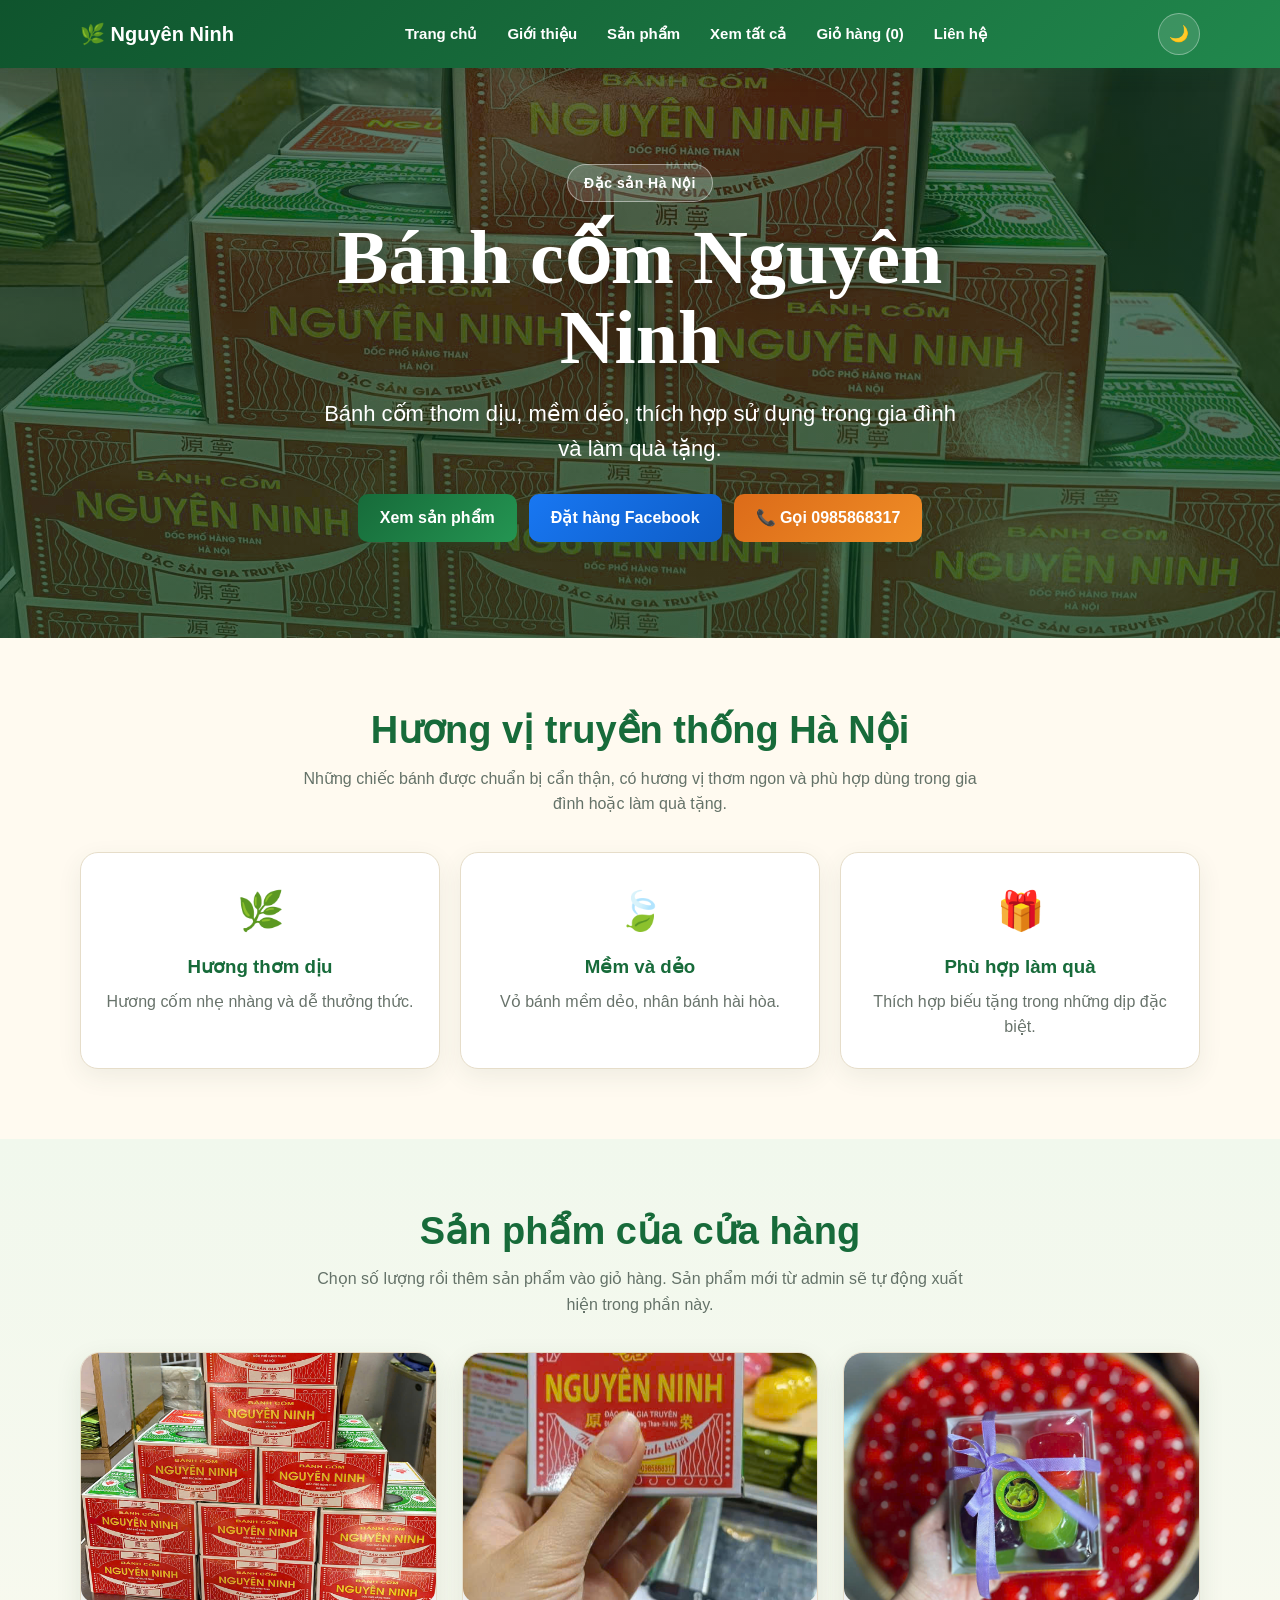
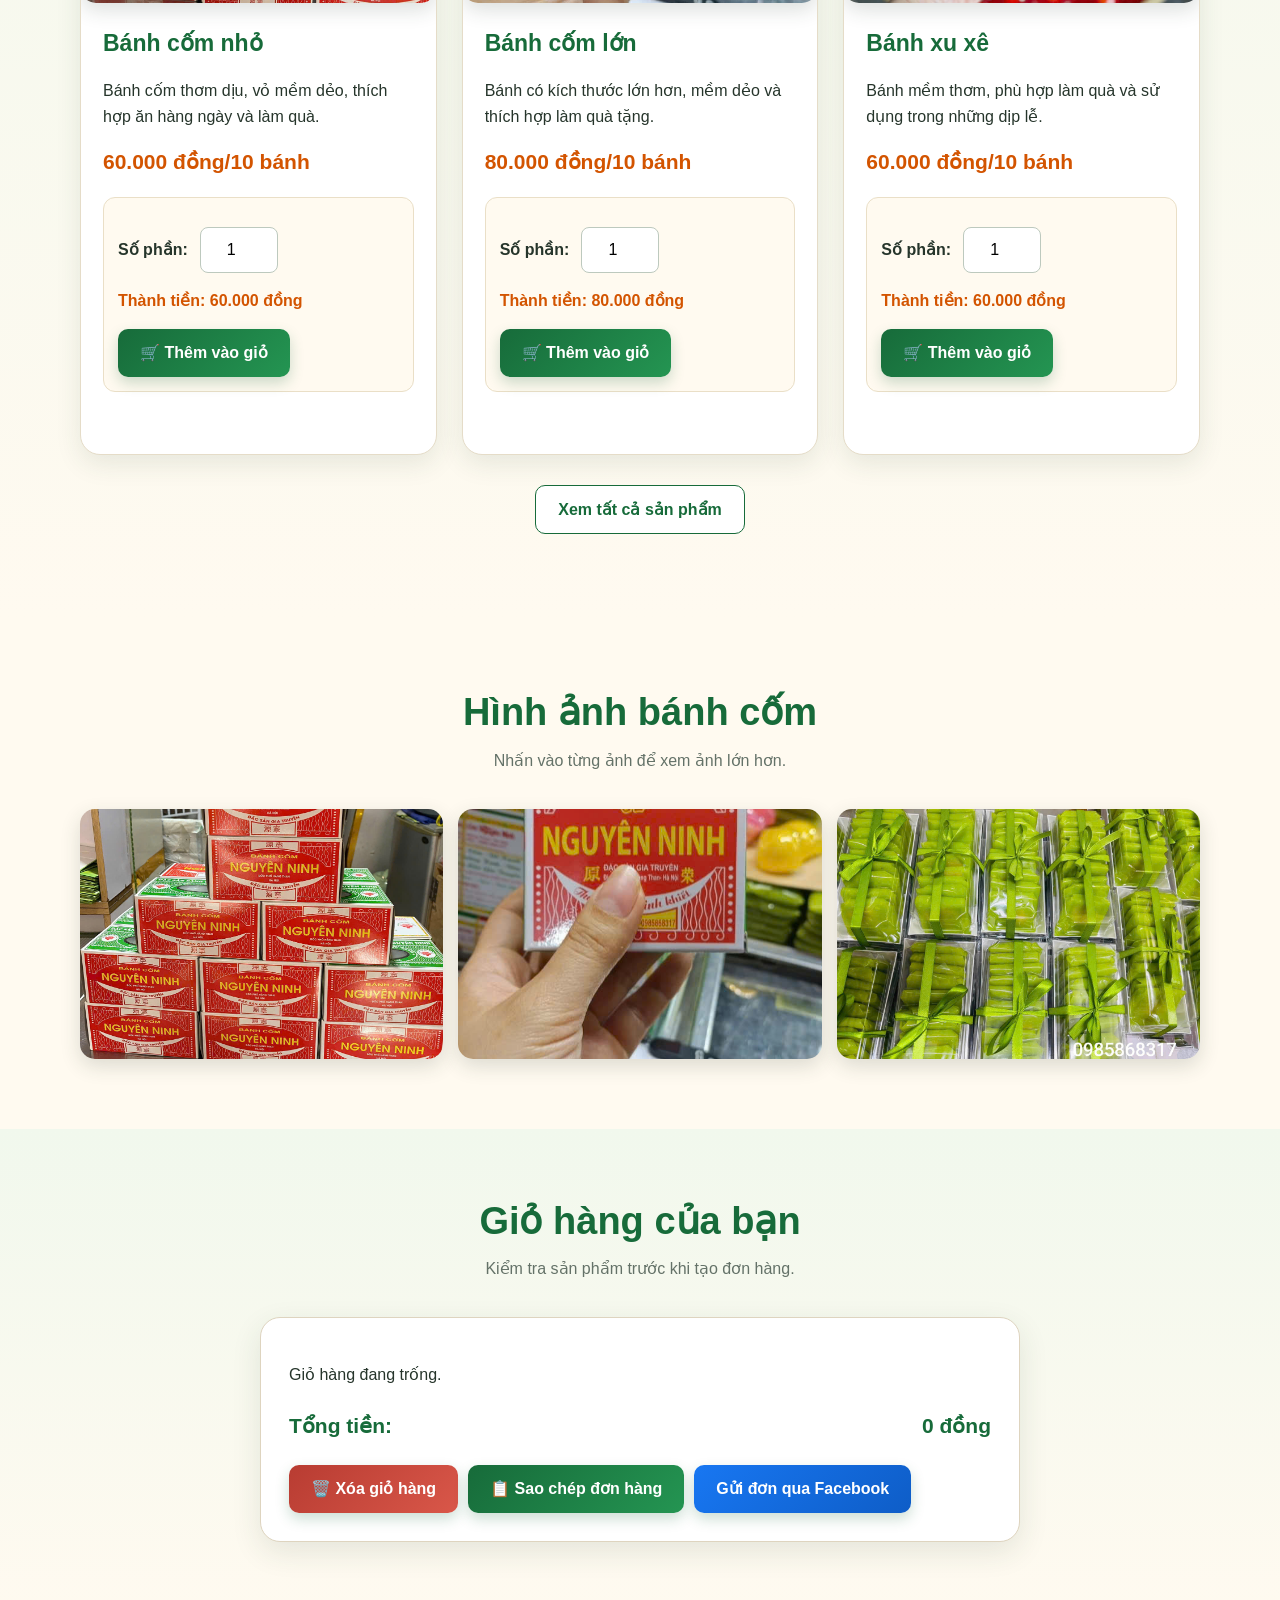
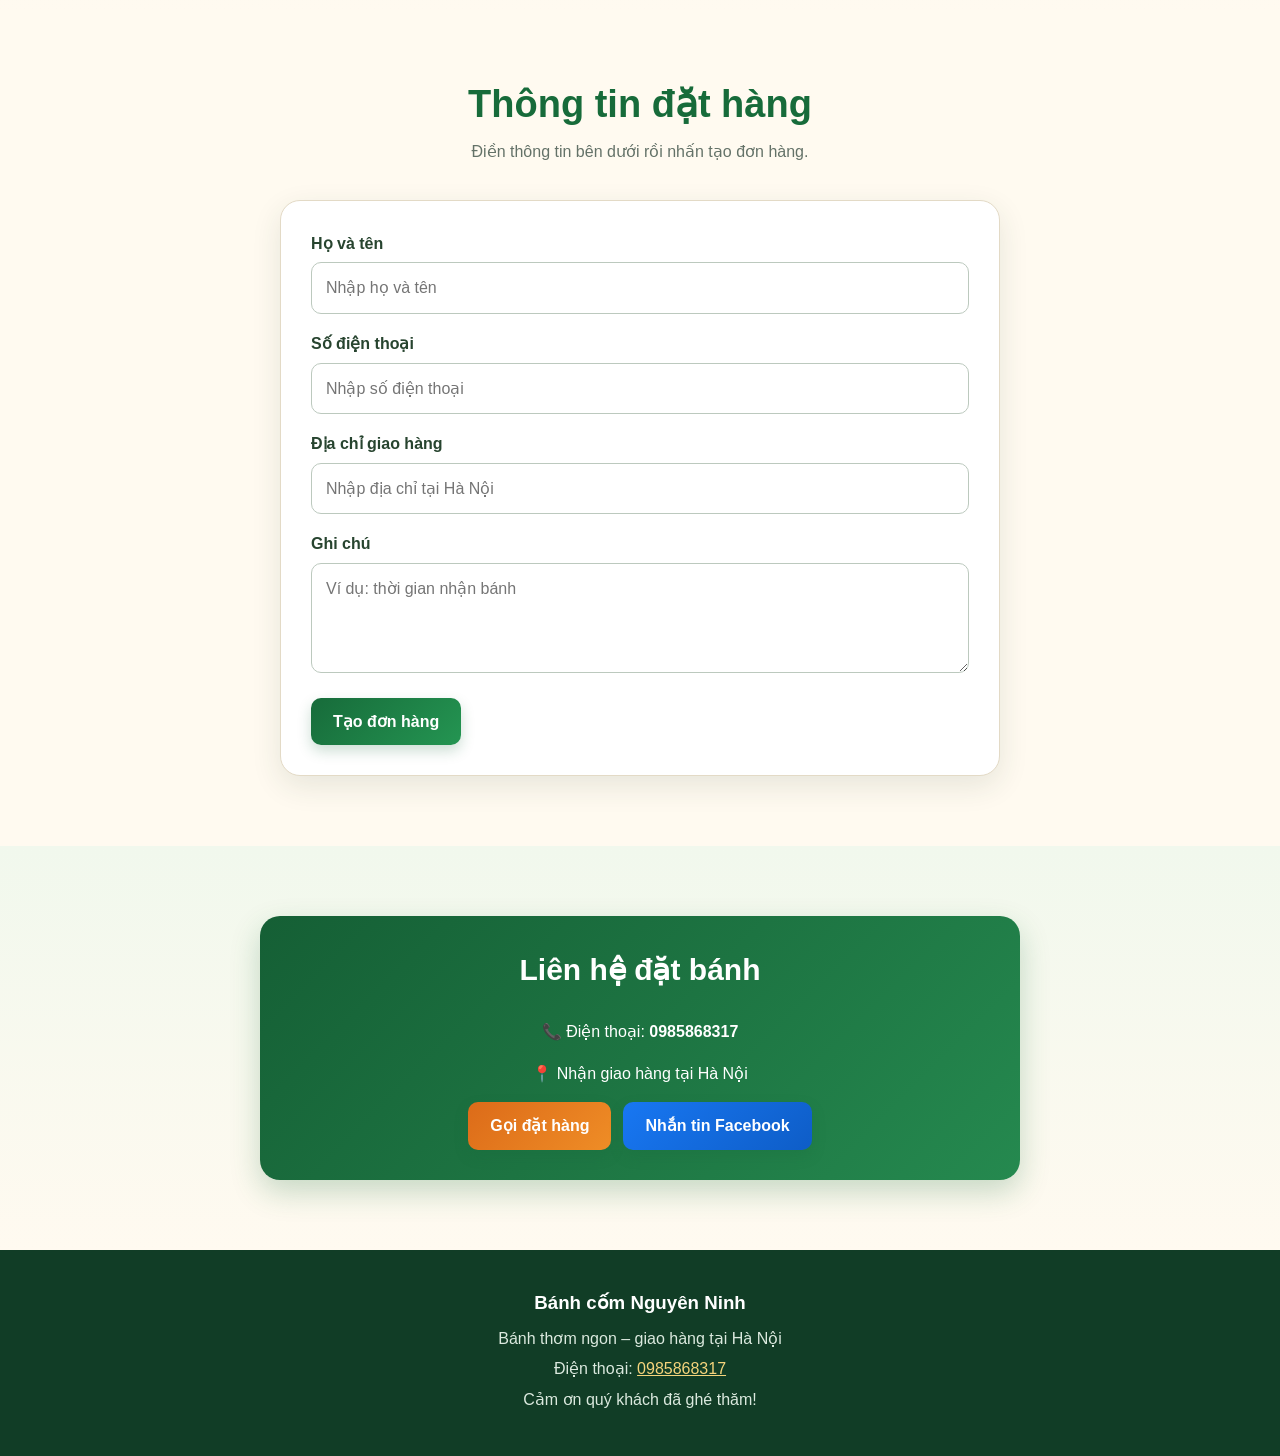
==== index.html @ 62e2dda5 "Add files via upload" ====
<!DOCTYPE html>
<html lang="vi">

<head>
    <meta charset="UTF-8">

    <meta
        name="viewport"
        content="width=device-width, initial-scale=1.0"
    >

    <meta
        name="description"
        content="Bánh cốm Nguyên Ninh thơm ngon, giao hàng tại Hà Nội."
    >

    <title>Bánh cốm Nguyên Ninh</title>

    <link rel="stylesheet" href="style.css?v=3">
</head>

<body>

    <!-- ===================================
         1. MENU
    ==================================== -->

    <nav class="menu">

        <div class="khung-noi-dung menu-ben-trong">

            <a
                class="ten-cua-hang"
                href="#trang-chu"
            >
                🌿 Nguyên Ninh
            </a>

            <ul class="danh-sach-menu">

                <li>
                    <a href="#trang-chu">
                        Trang chủ
                    </a>
                </li>

                <li>
                    <a href="#gioi-thieu">
                        Giới thiệu
                    </a>
                </li>

                <li>
                    <a href="#san-pham">
                        Sản phẩm
                    </a>
                </li>

                <li>
                    <a href="san-pham.html">
                        Xem tất cả
                    </a>
                </li>

                <li>
                    <a href="#gio-hang">
                        Giỏ hàng
                        (<span id="so-luong-gio-hang">0</span>)
                    </a>
                </li>

                <li>
                    <a href="#lien-he">
                        Liên hệ
                    </a>
                </li>

            </ul>

            <button
                type="button"
                id="nut-doi-giao-dien"
                aria-label="Đổi chế độ sáng tối"
                title="Đổi chế độ sáng tối"
            >
                🌙
            </button>

        </div>

    </nav>


    <!-- ===================================
         2. ẢNH BÌA
    ==================================== -->

    <header
        class="anh-bia"
        id="trang-chu"
    >

        <div class="noi-dung-anh-bia">

            <span class="nhan-nho">
                Đặc sản Hà Nội
            </span>

            <h1>
                Bánh cốm Nguyên Ninh
            </h1>

            <p>
                Bánh cốm thơm dịu, mềm dẻo,
                thích hợp sử dụng trong gia đình
                và làm quà tặng.
            </p>

            <div class="nhom-nut-anh-bia">

                <a
                    class="nut"
                    href="#san-pham"
                >
                    Xem sản phẩm
                </a>

                <a
                    class="nut nut-facebook"
                    href="https://www.facebook.com/profile.php?id=61591610027403"
                    target="_blank"
                    rel="noopener noreferrer"
                >
                    Đặt hàng Facebook
                </a>

                <a
                    class="nut nut-goi"
                    href="tel:0985868317"
                >
                    📞 Gọi 0985868317
                </a>

            </div>

        </div>

    </header>


    <main>

        <!-- ===================================
             3. GIỚI THIỆU
        ==================================== -->

        <section
            class="phan-noi-dung hieu-ung-cuon"
            id="gioi-thieu"
        >

            <div class="khung-noi-dung">

                <h2 class="tieu-de-phan">
                    Hương vị truyền thống Hà Nội
                </h2>

                <p class="mo-ta-phan">
                    Những chiếc bánh được chuẩn bị cẩn thận,
                    có hương vị thơm ngon và phù hợp dùng
                    trong gia đình hoặc làm quà tặng.
                </p>

                <div class="luoi-dac-diem">

                    <article class="the-dac-diem">

                        <span class="bieu-tuong-dac-diem">
                            🌿
                        </span>

                        <h3>Hương thơm dịu</h3>

                        <p>
                            Hương cốm nhẹ nhàng và dễ thưởng thức.
                        </p>

                    </article>

                    <article class="the-dac-diem">

                        <span class="bieu-tuong-dac-diem">
                            🍃
                        </span>

                        <h3>Mềm và dẻo</h3>

                        <p>
                            Vỏ bánh mềm dẻo, nhân bánh hài hòa.
                        </p>

                    </article>

                    <article class="the-dac-diem">

                        <span class="bieu-tuong-dac-diem">
                            🎁
                        </span>

                        <h3>Phù hợp làm quà</h3>

                        <p>
                            Thích hợp biếu tặng trong những
                            dịp đặc biệt.
                        </p>

                    </article>

                </div>

            </div>

        </section>


        <!-- ===================================
             4. SẢN PHẨM
        ==================================== -->

        <section
            class="phan-noi-dung nen-xanh-nhat hieu-ung-cuon"
            id="san-pham"
        >

            <div class="khung-noi-dung">

                <h2 class="tieu-de-phan">
                    Sản phẩm của cửa hàng
                </h2>

                <p class="mo-ta-phan">
                    Chọn số lượng rồi thêm sản phẩm vào giỏ hàng.
                    Sản phẩm mới từ admin sẽ tự động xuất hiện
                    trong phần này.
                </p>


                <!--
                    SẢN PHẨM TỪ ADMIN SẼ ĐƯỢC
                    SAN-PHAM.JS THÊM VÀO LƯỚI NÀY
                -->

                <div class="luoi-san-pham">


                    <!-- BÁNH CỐM NHỎ -->

                    <article class="the-san-pham">

                        <img
                            class="anh-san-pham"
                            src="banh-com.jpg"
                            alt="Bánh cốm nhỏ Nguyên Ninh"
                        >

                        <div class="noi-dung-san-pham">

                            <h3>Bánh cốm nhỏ</h3>

                            <p>
                                Bánh cốm thơm dịu, vỏ mềm dẻo,
                                thích hợp ăn hàng ngày và làm quà.
                            </p>

                            <p class="gia-san-pham">
                                60.000 đồng/10 bánh
                            </p>

                            <div class="khung-gia">

                                <div class="hang-so-luong">

                                    <label for="so-luong-com-nho">
                                        Số phần:
                                    </label>

                                    <input
                                        class="o-so-luong"
                                        id="so-luong-com-nho"
                                        type="number"
                                        min="1"
                                        value="1"
                                        data-gia="60000"
                                        data-ketqua="tien-com-nho"
                                    >

                                </div>

                                <p class="thanh-tien">
                                    Thành tiền:

                                    <span id="tien-com-nho">
                                        60.000 đồng
                                    </span>
                                </p>

                                <button
                                    type="button"
                                    class="nut nut-them-gio"
                                    data-ten="Bánh cốm nhỏ - 10 bánh"
                                    data-gia="60000"
                                    data-input="so-luong-com-nho"
                                >
                                    🛒 Thêm vào giỏ
                                </button>

                            </div>

                        </div>

                    </article>


                    <!-- BÁNH CỐM LỚN -->

                    <article class="the-san-pham">

                        <img
                            class="anh-san-pham"
                            src="banh-com-2.jpg"
                            alt="Bánh cốm lớn Nguyên Ninh"
                        >

                        <div class="noi-dung-san-pham">

                            <h3>Bánh cốm lớn</h3>

                            <p>
                                Bánh có kích thước lớn hơn,
                                mềm dẻo và thích hợp làm quà tặng.
                            </p>

                            <p class="gia-san-pham">
                                80.000 đồng/10 bánh
                            </p>

                            <div class="khung-gia">

                                <div class="hang-so-luong">

                                    <label for="so-luong-com-lon">
                                        Số phần:
                                    </label>

                                    <input
                                        class="o-so-luong"
                                        id="so-luong-com-lon"
                                        type="number"
                                        min="1"
                                        value="1"
                                        data-gia="80000"
                                        data-ketqua="tien-com-lon"
                                    >

                                </div>

                                <p class="thanh-tien">
                                    Thành tiền:

                                    <span id="tien-com-lon">
                                        80.000 đồng
                                    </span>
                                </p>

                                <button
                                    type="button"
                                    class="nut nut-them-gio"
                                    data-ten="Bánh cốm lớn - 10 bánh"
                                    data-gia="80000"
                                    data-input="so-luong-com-lon"
                                >
                                    🛒 Thêm vào giỏ
                                </button>

                            </div>

                        </div>

                    </article>


                    <!-- BÁNH XU XÊ -->

                    <article class="the-san-pham">

                        <img
                            class="anh-san-pham"
                            src="banh-xu-xe.jpg"
                            alt="Bánh xu xê Nguyên Ninh"
                        >

                        <div class="noi-dung-san-pham">

                            <h3>Bánh xu xê</h3>

                            <p>
                                Bánh mềm thơm, phù hợp làm quà
                                và sử dụng trong những dịp lễ.
                            </p>

                            <p class="gia-san-pham">
                                60.000 đồng/10 bánh
                            </p>

                            <div class="khung-gia">

                                <div class="hang-so-luong">

                                    <label for="so-luong-xu-xe">
                                        Số phần:
                                    </label>

                                    <input
                                        class="o-so-luong"
                                        id="so-luong-xu-xe"
                                        type="number"
                                        min="1"
                                        value="1"
                                        data-gia="60000"
                                        data-ketqua="tien-xu-xe"
                                    >

                                </div>

                                <p class="thanh-tien">
                                    Thành tiền:

                                    <span id="tien-xu-xe">
                                        60.000 đồng
                                    </span>
                                </p>

                                <button
                                    type="button"
                                    class="nut nut-them-gio"
                                    data-ten="Bánh xu xê - 10 bánh"
                                    data-gia="60000"
                                    data-input="so-luong-xu-xe"
                                >
                                    🛒 Thêm vào giỏ
                                </button>

                            </div>

                        </div>

                    </article>

                </div>


                <p
                    style="
                        margin-top: 30px;
                        text-align: center;
                    "
                >
                    <a
                        class="nut nut-phu"
                        href="san-pham.html"
                    >
                        Xem tất cả sản phẩm
                    </a>
                </p>

            </div>

        </section>


        <!-- ===================================
             5. THƯ VIỆN ẢNH
        ==================================== -->

        <section
            class="phan-noi-dung hieu-ung-cuon"
        >

            <div class="khung-noi-dung">

                <h2 class="tieu-de-phan">
                    Hình ảnh bánh cốm
                </h2>

                <p class="mo-ta-phan">
                    Nhấn vào từng ảnh để xem ảnh lớn hơn.
                </p>

                <div class="thu-vien-anh">

                    <img
                        class="anh-san-pham"
                        src="banh-com.jpg"
                        alt="Bánh cốm Nguyên Ninh"
                    >

                    <img
                        class="anh-san-pham"
                        src="banh-com-2.jpg"
                        alt="Bánh cốm Nguyên Ninh đóng gói"
                    >

                    <img
                        class="anh-san-pham"
                        src="banh-com-3.jpg"
                        alt="Bánh cốm Nguyên Ninh làm quà"
                    >

                </div>

            </div>

        </section>


        <!-- ===================================
             6. GIỎ HÀNG
        ==================================== -->

        <section
            class="phan-noi-dung nen-xanh-nhat hieu-ung-cuon"
            id="gio-hang"
        >

            <div class="khung-noi-dung">

                <h2 class="tieu-de-phan">
                    Giỏ hàng của bạn
                </h2>

                <p class="mo-ta-phan">
                    Kiểm tra sản phẩm trước khi tạo đơn hàng.
                </p>

                <div class="khung-gio-hang">

                    <div id="danh-sach-gio-hang">
                        <p>Giỏ hàng đang trống.</p>
                    </div>

                    <div class="hang-tong-gio">

                        <span>Tổng tiền:</span>

                        <span id="tong-gio-hang">
                            0 đồng
                        </span>

                    </div>

                    <div class="cac-nut-gio-hang">

                        <button
                            type="button"
                            class="nut nut-nguy-hiem"
                            id="nut-xoa-gio"
                        >
                            🗑️ Xóa giỏ hàng
                        </button>

                        <button
                            type="button"
                            class="nut"
                            id="nut-sao-chep-don"
                        >
                            📋 Sao chép đơn hàng
                        </button>

                        <a
                            class="nut nut-facebook"
                            href="https://www.facebook.com/profile.php?id=61591610027403"
                            target="_blank"
                            rel="noopener noreferrer"
                        >
                            Gửi đơn qua Facebook
                        </a>

                    </div>

                    <pre
                        class="an"
                        id="noi-dung-don-hang"
                    ></pre>

                </div>

            </div>

        </section>


        <!-- ===================================
             7. BIỂU MẪU ĐẶT HÀNG
        ==================================== -->

        <section
            class="phan-noi-dung hieu-ung-cuon"
            id="dat-hang"
        >

            <div class="khung-noi-dung">

                <h2 class="tieu-de-phan">
                    Thông tin đặt hàng
                </h2>

                <p class="mo-ta-phan">
                    Điền thông tin bên dưới rồi nhấn tạo đơn hàng.
                </p>

                <form
                    class="khung-form"
                    id="form-dat-hang"
                >

                    <div class="nhom-o">

                        <label for="ten-khach-hang">
                            Họ và tên
                        </label>

                        <input
                            id="ten-khach-hang"
                            type="text"
                            placeholder="Nhập họ và tên"
                            autocomplete="name"
                            required
                        >

                    </div>

                    <div class="nhom-o">

                        <label for="dien-thoai">
                            Số điện thoại
                        </label>

                        <input
                            id="dien-thoai"
                            type="tel"
                            placeholder="Nhập số điện thoại"
                            autocomplete="tel"
                            required
                        >

                    </div>

                    <div class="nhom-o">

                        <label for="dia-chi">
                            Địa chỉ giao hàng
                        </label>

                        <input
                            id="dia-chi"
                            type="text"
                            placeholder="Nhập địa chỉ tại Hà Nội"
                            autocomplete="street-address"
                            required
                        >

                    </div>

                    <div class="nhom-o">

                        <label for="ghi-chu">
                            Ghi chú
                        </label>

                        <textarea
                            id="ghi-chu"
                            placeholder="Ví dụ: thời gian nhận bánh"
                        ></textarea>

                    </div>

                    <button
                        class="nut"
                        type="submit"
                    >
                        Tạo đơn hàng
                    </button>

                </form>

            </div>

        </section>


        <!-- ===================================
             8. LIÊN HỆ
        ==================================== -->

        <section
            class="phan-noi-dung nen-xanh-nhat hieu-ung-cuon"
            id="lien-he"
        >

            <div class="khung-noi-dung">

                <div class="khung-lien-he">

                    <h2>Liên hệ đặt bánh</h2>

                    <p>
                        📞 Điện thoại:
                        <strong>0985868317</strong>
                    </p>

                    <p>
                        📍 Nhận giao hàng tại Hà Nội
                    </p>

                    <div class="nhom-nut-anh-bia">

                        <a
                            class="nut nut-goi"
                            href="tel:0985868317"
                        >
                            Gọi đặt hàng
                        </a>

                        <a
                            class="nut nut-facebook"
                            href="https://www.facebook.com/profile.php?id=61591610027403"
                            target="_blank"
                            rel="noopener noreferrer"
                        >
                            Nhắn tin Facebook
                        </a>

                    </div>

                </div>

            </div>

        </section>

    </main>


    <!-- ===================================
         9. CHÂN TRANG
    ==================================== -->

    <footer class="chan-trang">

        <h3>Bánh cốm Nguyên Ninh</h3>

        <p>
            Bánh thơm ngon – giao hàng tại Hà Nội
        </p>

        <p>
            Điện thoại:

            <a href="tel:0985868317">
                0985868317
            </a>
        </p>

        <p>
            Cảm ơn quý khách đã ghé thăm!
        </p>

    </footer>


    <!-- ===================================
         10. CỬA SỔ PHÓNG TO ẢNH
    ==================================== -->

    <div
        id="cua-so-anh"
        role="dialog"
        aria-label="Xem ảnh sản phẩm"
    >

        <button
            type="button"
            id="dong-cua-so-anh"
            aria-label="Đóng cửa sổ ảnh"
        >
            ×
        </button>

        <img
            id="anh-phong-to"
            src=""
            alt="Ảnh sản phẩm phóng to"
        >

    </div>


    <!-- ===================================
         11. NÚT LÊN ĐẦU TRANG
    ==================================== -->

    <button
        type="button"
        id="nut-len-dau"
        aria-label="Lên đầu trang"
        title="Lên đầu trang"
    >
        ↑
    </button>


    <!-- ===================================
         12. KẾT NỐI JAVASCRIPT
    ==================================== -->

    <!-- Phải giữ đúng thứ tự ba dòng này -->

    <script src="https://cdn.jsdelivr.net/npm/@supabase/supabase-js@2"></script>

    <script src="san-pham.js?v=2"></script>

    <script src="script.js?v=2"></script>

</body>

</html>
---- style.css ----
/* ========================================
   1. CÀI ĐẶT CHUNG
======================================== */

* {
    box-sizing: border-box;
}

html {
    scroll-behavior: smooth;
}

body {
    margin: 0;
    color: #26352b;
    background-color: #fffaf0;
    font-family: Arial, Helvetica, sans-serif;
    line-height: 1.6;
}

img {
    display: block;
    max-width: 100%;
}

button,
input,
textarea,
select {
    font: inherit;
}

button,
a {
    -webkit-tap-highlight-color: transparent;
}

a {
    color: inherit;
}

.an {
    display: none !important;
}


/* ========================================
   2. KHUNG NỘI DUNG
======================================== */

.khung-noi-dung {
    width: min(1120px, 92%);
    margin: 0 auto;
}

.phan-noi-dung {
    padding: 70px 0;
    scroll-margin-top: 85px;
}

.tieu-de-phan {
    margin: 0 0 12px;
    color: #176b3a;
    font-size: clamp(27px, 4vw, 38px);
    line-height: 1.2;
    text-align: center;
}

.mo-ta-phan {
    max-width: 680px;
    margin: 0 auto 35px;
    color: #647268;
    text-align: center;
}


/* ========================================
   3. MENU
======================================== */

.menu {
    position: sticky;
    z-index: 900;
    top: 0;
    color: white;
    background: linear-gradient(
        135deg,
        #0f542d,
        #21884d
    );
    box-shadow: 0 4px 18px rgba(17, 69, 39, 0.22);
}

.menu-ben-trong {
    display: flex;
    min-height: 68px;
    align-items: center;
    justify-content: space-between;
    gap: 20px;
}

.ten-cua-hang {
    color: white;
    font-size: 20px;
    font-weight: 800;
    text-decoration: none;
    white-space: nowrap;
}

.danh-sach-menu {
    display: flex;
    margin: 0;
    padding: 0;
    align-items: center;
    gap: 6px;
    list-style: none;
}

.danh-sach-menu a {
    display: block;
    padding: 9px 12px;
    border-radius: 8px;
    color: white;
    font-size: 15px;
    font-weight: 600;
    text-decoration: none;
    transition:
        background-color 0.2s,
        transform 0.2s;
}

.danh-sach-menu a:hover {
    background-color: rgba(255, 255, 255, 0.17);
    transform: translateY(-1px);
}

#nut-doi-giao-dien {
    width: 42px;
    height: 42px;
    padding: 0;
    border: 1px solid rgba(255, 255, 255, 0.35);
    border-radius: 50%;
    color: white;
    background-color: rgba(255, 255, 255, 0.13);
    cursor: pointer;
    transition:
        background-color 0.2s,
        transform 0.2s;
}

#nut-doi-giao-dien:hover {
    background-color: rgba(255, 255, 255, 0.25);
    transform: rotate(12deg);
}


/* ========================================
   4. ẢNH BÌA
======================================== */

.anh-bia {
    position: relative;
    display: grid;
    min-height: 570px;
    padding: 80px 20px;
    place-items: center;
    overflow: hidden;
    color: white;
    background:
        linear-gradient(
            rgba(5, 45, 22, 0.64),
            rgba(8, 62, 30, 0.74)
        ),
        url("banh-com.jpg") center/cover no-repeat;
    text-align: center;
}

.noi-dung-anh-bia {
    position: relative;
    z-index: 2;
    width: min(760px, 95%);
}

.nhan-nho {
    display: inline-block;
    margin-bottom: 16px;
    padding: 7px 16px;
    border: 1px solid rgba(255, 255, 255, 0.45);
    border-radius: 999px;
    background-color: rgba(255, 255, 255, 0.15);
    font-size: 14px;
    font-weight: 700;
    letter-spacing: 0.5px;
}

.anh-bia h1 {
    margin: 0 0 18px;
    font-family: Georgia, "Times New Roman", serif;
    font-size: clamp(40px, 8vw, 76px);
    line-height: 1.05;
    text-shadow: 0 4px 18px rgba(0, 0, 0, 0.28);
}

.anh-bia p {
    max-width: 650px;
    margin: 0 auto 28px;
    font-size: clamp(17px, 2.6vw, 22px);
}

.nhom-nut-anh-bia {
    display: flex;
    flex-wrap: wrap;
    justify-content: center;
    gap: 12px;
}


/* ========================================
   5. CÁC NÚT
======================================== */

.nut {
    display: inline-flex;
    min-height: 46px;
    padding: 11px 22px;
    border: none;
    border-radius: 10px;
    align-items: center;
    justify-content: center;
    gap: 8px;
    color: white;
    background: linear-gradient(
        135deg,
        #176b3a,
        #249552
    );
    box-shadow: 0 6px 14px rgba(23, 107, 58, 0.22);
    font-weight: 700;
    text-decoration: none;
    cursor: pointer;
    transition:
        transform 0.2s,
        box-shadow 0.2s,
        filter 0.2s;
}

.nut:hover {
    transform: translateY(-2px);
    box-shadow: 0 9px 20px rgba(23, 107, 58, 0.28);
    filter: brightness(1.05);
}

.nut:active {
    transform: translateY(0);
}

.nut-phu {
    border: 1px solid #176b3a;
    color: #176b3a;
    background: white;
    box-shadow: none;
}

.nut-phu:hover {
    color: white;
    background-color: #176b3a;
}

.nut-facebook {
    background: linear-gradient(
        135deg,
        #1877f2,
        #0e5dc7
    );
}

.nut-goi {
    background: linear-gradient(
        135deg,
        #dc6b19,
        #ef8d26
    );
}

.nut-nguy-hiem {
    background: linear-gradient(
        135deg,
        #b83c32,
        #d95749
    );
}


/* ========================================
   6. GIỚI THIỆU VÀ ĐẶC ĐIỂM
======================================== */

.luoi-dac-diem {
    display: grid;
    grid-template-columns: repeat(3, 1fr);
    gap: 20px;
}

.the-dac-diem {
    padding: 28px 22px;
    border: 1px solid #e6ddc9;
    border-radius: 18px;
    background-color: white;
    box-shadow: 0 8px 24px rgba(49, 77, 58, 0.08);
    text-align: center;
    transition:
        transform 0.25s,
        box-shadow 0.25s;
}

.the-dac-diem:hover {
    transform: translateY(-5px);
    box-shadow: 0 13px 28px rgba(49, 77, 58, 0.14);
}

.bieu-tuong-dac-diem {
    display: block;
    margin-bottom: 10px;
    font-size: 38px;
}

.the-dac-diem h3 {
    margin: 5px 0 7px;
    color: #176b3a;
}

.the-dac-diem p {
    margin: 0;
    color: #68736b;
}


/* ========================================
   7. SẢN PHẨM VÀ THƯ VIỆN ẢNH
======================================== */

.nen-xanh-nhat {
    background: linear-gradient(
        180deg,
        #f1f8ed,
        #fffaf0
    );
}

.luoi-san-pham {
    display: grid;
    grid-template-columns: repeat(3, minmax(0, 1fr));
    gap: 25px;
}

.the-san-pham,
.san-pham {
    overflow: hidden;
    border: 1px solid #e5dcc8;
    border-radius: 20px;
    background-color: white;
    box-shadow: 0 9px 26px rgba(39, 67, 46, 0.1);
    transition:
        transform 0.25s,
        box-shadow 0.25s;
}

.the-san-pham:hover,
.san-pham:hover {
    transform: translateY(-6px);
    box-shadow: 0 16px 34px rgba(39, 67, 46, 0.16);
}

.the-san-pham img,
.san-pham img {
    width: 100%;
    height: 250px;
    object-fit: cover;
}

.noi-dung-san-pham {
    padding: 22px;
}

.noi-dung-san-pham h3,
.the-san-pham h3 {
    margin: 0 0 8px;
    color: #176b3a;
    font-size: 23px;
}

.the-san-pham > h3,
.the-san-pham > p,
.the-san-pham > a,
.the-san-pham > button {
    margin-right: 20px;
    margin-left: 20px;
}

.the-san-pham > h3 {
    margin-top: 20px;
}

.the-san-pham > :last-child {
    margin-bottom: 22px;
}

.gia-san-pham {
    margin: 14px 0;
    color: #d35400;
    font-size: 21px;
    font-weight: 800;
}

.khung-gia {
    margin: 18px 0;
    padding: 14px;
    border: 1px solid #eadfc7;
    border-radius: 12px;
    background-color: #fffaf0;
}

.hang-so-luong {
    display: flex;
    margin: 15px 0;
    align-items: center;
    gap: 12px;
}

.hang-so-luong label {
    font-weight: 700;
}

.o-so-luong {
    width: 78px;
    padding: 9px;
    border: 1px solid #bdc9be;
    border-radius: 8px;
    outline: none;
    text-align: center;
}

.o-so-luong:focus {
    border-color: #21884d;
    box-shadow: 0 0 0 3px rgba(33, 136, 77, 0.13);
}

.thanh-tien {
    margin: 8px 0 16px;
    color: #d35400;
    font-weight: 800;
}

.thu-vien-anh {
    display: grid;
    grid-template-columns: repeat(3, 1fr);
    gap: 15px;
}

.anh-san-pham {
    width: 100%;
    height: 250px;
    border-radius: 15px;
    object-fit: cover;
    box-shadow: 0 7px 20px rgba(37, 59, 42, 0.16);
    cursor: zoom-in;
    transition:
        transform 0.25s,
        box-shadow 0.25s;
}

.anh-san-pham:hover {
    transform: scale(1.025);
    box-shadow: 0 11px 26px rgba(37, 59, 42, 0.22);
}


/* ========================================
   8. GIỎ HÀNG
======================================== */

.khung-gio-hang {
    max-width: 760px;
    margin: 0 auto;
    padding: 28px;
    border: 1px solid #ded4bf;
    border-radius: 20px;
    background-color: white;
    box-shadow: 0 10px 30px rgba(38, 68, 46, 0.11);
}

.dong-gio-hang {
    display: flex;
    padding: 15px 0;
    border-bottom: 1px solid #e7e1d5;
    align-items: center;
    justify-content: space-between;
    gap: 15px;
}

.dong-gio-hang p {
    margin: 3px 0 0;
    color: #6d756f;
}

.nut-xoa-tung-san-pham {
    padding: 7px 13px;
    border: none;
    border-radius: 8px;
    color: white;
    background-color: #c94e42;
    cursor: pointer;
}

.hang-tong-gio {
    display: flex;
    margin: 22px 0;
    align-items: center;
    justify-content: space-between;
    gap: 20px;
    color: #176b3a;
    font-size: 21px;
    font-weight: 800;
}

.cac-nut-gio-hang {
    display: flex;
    flex-wrap: wrap;
    gap: 10px;
}

#noi-dung-don-hang {
    margin-top: 20px;
    padding: 18px;
    border: 1px dashed #79a184;
    border-radius: 12px;
    background-color: #f4faf2;
    white-space: pre-wrap;
}


/* ========================================
   9. BIỂU MẪU ĐẶT HÀNG
======================================== */

.khung-form {
    max-width: 720px;
    margin: 0 auto;
    padding: 30px;
    border: 1px solid #e3dac6;
    border-radius: 20px;
    background-color: white;
    box-shadow: 0 10px 30px rgba(38, 68, 46, 0.11);
}

.nhom-o {
    margin-bottom: 17px;
}

.nhom-o label {
    display: block;
    margin-bottom: 6px;
    color: #27442f;
    font-weight: 700;
}

.nhom-o input,
.nhom-o textarea,
.nhom-o select {
    width: 100%;
    padding: 12px 14px;
    border: 1px solid #bcc9be;
    border-radius: 10px;
    color: #26352b;
    background-color: white;
    outline: none;
    transition:
        border-color 0.2s,
        box-shadow 0.2s;
}

.nhom-o textarea {
    min-height: 110px;
    resize: vertical;
}

.nhom-o input:focus,
.nhom-o textarea:focus,
.nhom-o select:focus {
    border-color: #21884d;
    box-shadow: 0 0 0 4px rgba(33, 136, 77, 0.12);
}


/* ========================================
   10. LIÊN HỆ
======================================== */

.khung-lien-he {
    max-width: 760px;
    margin: 0 auto;
    padding: 30px;
    border-radius: 20px;
    color: white;
    background: linear-gradient(
        135deg,
        #155f35,
        #25894f
    );
    box-shadow: 0 12px 30px rgba(23, 107, 58, 0.23);
    text-align: center;
}

.khung-lien-he h2 {
    margin-top: 0;
    font-size: 30px;
}

.khung-lien-he a:not(.nut) {
    color: white;
}


/* ========================================
   11. CỬA SỔ PHÓNG TO ẢNH
======================================== */

#cua-so-anh {
    position: fixed;
    z-index: 2000;
    inset: 0;
    display: none;
    padding: 30px;
    align-items: center;
    justify-content: center;
    background-color: rgba(0, 0, 0, 0.86);
}

#cua-so-anh.hien {
    display: flex;
}

#anh-phong-to {
    max-width: min(1000px, 94vw);
    max-height: 86vh;
    border-radius: 14px;
    object-fit: contain;
    box-shadow: 0 15px 45px rgba(0, 0, 0, 0.48);
}

#dong-cua-so-anh {
    position: absolute;
    top: 18px;
    right: 25px;
    width: 48px;
    height: 48px;
    border: none;
    border-radius: 50%;
    color: white;
    background-color: rgba(255, 255, 255, 0.17);
    font-size: 30px;
    cursor: pointer;
}


/* ========================================
   12. NÚT LÊN ĐẦU TRANG
======================================== */

#nut-len-dau {
    position: fixed;
    z-index: 800;
    right: 22px;
    bottom: 22px;
    width: 48px;
    height: 48px;
    border: none;
    border-radius: 50%;
    color: white;
    background-color: #176b3a;
    box-shadow: 0 7px 20px rgba(23, 107, 58, 0.3);
    font-size: 22px;
    opacity: 0;
    visibility: hidden;
    cursor: pointer;
    transform: translateY(12px);
    transition:
        opacity 0.25s,
        visibility 0.25s,
        transform 0.25s;
}

#nut-len-dau.hien {
    opacity: 1;
    visibility: visible;
    transform: translateY(0);
}


/* ========================================
   13. CHÂN TRANG
======================================== */

.chan-trang {
    padding: 38px 20px;
    color: #dbe9de;
    background-color: #113d26;
    text-align: center;
}

.chan-trang h3 {
    margin: 0 0 8px;
    color: white;
}

.chan-trang p {
    margin: 5px 0;
}

.chan-trang a {
    color: #f5d47c;
}


/* ========================================
   14. HIỆU ỨNG CUỘN
======================================== */

.hieu-ung-cuon {
    opacity: 0;
    transform: translateY(30px);
    transition:
        opacity 0.7s ease,
        transform 0.7s ease;
}

.hieu-ung-cuon.da-hien {
    opacity: 1;
    transform: translateY(0);
}


/* ========================================
   15. CHẾ ĐỘ TỐI
======================================== */

body.che-do-toi {
    color: #e2ebe4;
    background-color: #132019;
}

.che-do-toi .nen-xanh-nhat {
    background: linear-gradient(
        180deg,
        #17281e,
        #132019
    );
}

.che-do-toi .tieu-de-phan,
.che-do-toi .noi-dung-san-pham h3,
.che-do-toi .the-san-pham h3,
.che-do-toi .the-dac-diem h3 {
    color: #83d49c;
}

.che-do-toi .mo-ta-phan,
.che-do-toi .the-dac-diem p,
.che-do-toi .dong-gio-hang p {
    color: #b2c0b5;
}

.che-do-toi .the-dac-diem,
.che-do-toi .the-san-pham,
.che-do-toi .san-pham,
.che-do-toi .khung-gio-hang,
.che-do-toi .khung-form {
    border-color: #34493b;
    background-color: #1d2e23;
}

.che-do-toi .khung-gia,
.che-do-toi #noi-dung-don-hang {
    border-color: #405c48;
    background-color: #25392b;
}

.che-do-toi .nhom-o label {
    color: #d5e5d8;
}

.che-do-toi .nhom-o input,
.che-do-toi .nhom-o textarea,
.che-do-toi .nhom-o select,
.che-do-toi .o-so-luong {
    border-color: #496050;
    color: white;
    background-color: #17251c;
}

.che-do-toi .nut-phu {
    color: #9adbad;
    background-color: #203328;
}


/* ========================================
   16. GIAO DIỆN ĐIỆN THOẠI
======================================== */

@media (max-width: 850px) {
    .menu-ben-trong {
        padding: 10px 0;
        flex-direction: column;
        gap: 8px;
    }

    .danh-sach-menu {
        width: 100%;
        padding-bottom: 3px;
        justify-content: flex-start;
        overflow-x: auto;
    }

    .danh-sach-menu a {
        white-space: nowrap;
    }

    .phan-noi-dung {
        padding: 52px 0;
        scroll-margin-top: 125px;
    }

    .luoi-san-pham {
        grid-template-columns: repeat(2, minmax(0, 1fr));
    }

    .luoi-dac-diem {
        grid-template-columns: 1fr;
    }
}

@media (max-width: 600px) {
    .anh-bia {
        min-height: 500px;
        padding: 65px 15px;
    }

    .anh-bia h1 {
        font-size: 43px;
    }

    .nhom-nut-anh-bia,
    .cac-nut-gio-hang {
        flex-direction: column;
    }

    .nhom-nut-anh-bia .nut,
    .cac-nut-gio-hang .nut {
        width: 100%;
    }

    .luoi-san-pham,
    .thu-vien-anh {
        grid-template-columns: 1fr;
    }

    .the-san-pham img,
    .san-pham img,
    .anh-san-pham {
        height: 245px;
    }

    .khung-form,
    .khung-gio-hang,
    .khung-lien-he {
        padding: 21px;
        border-radius: 15px;
    }

    .dong-gio-hang,
    .hang-tong-gio {
        align-items: flex-start;
        flex-direction: column;
    }

    #nut-len-dau {
        right: 15px;
        bottom: 15px;
    }
}


/* ========================================
   17. GIẢM HIỆU ỨNG NẾU THIẾT BỊ YÊU CẦU
======================================== */

@media (prefers-reduced-motion: reduce) {
    html {
        scroll-behavior: auto;
    }

    *,
    *::before,
    *::after {
        transition-duration: 0.01ms !important;
        animation-duration: 0.01ms !important;
    }

    .hieu-ung-cuon {
        opacity: 1;
        transform: none;
    }
}
/* Sửa lỗi khoảng trắng trên điện thoại */
@media (max-width: 600px) {
    .hieu-ung-cuon {
        opacity: 1 !important;
        transform: none !important;
    }

    .hieu-ung-cuon.da-hien {
        opacity: 1 !important;
        transform: none !important;
    }
}
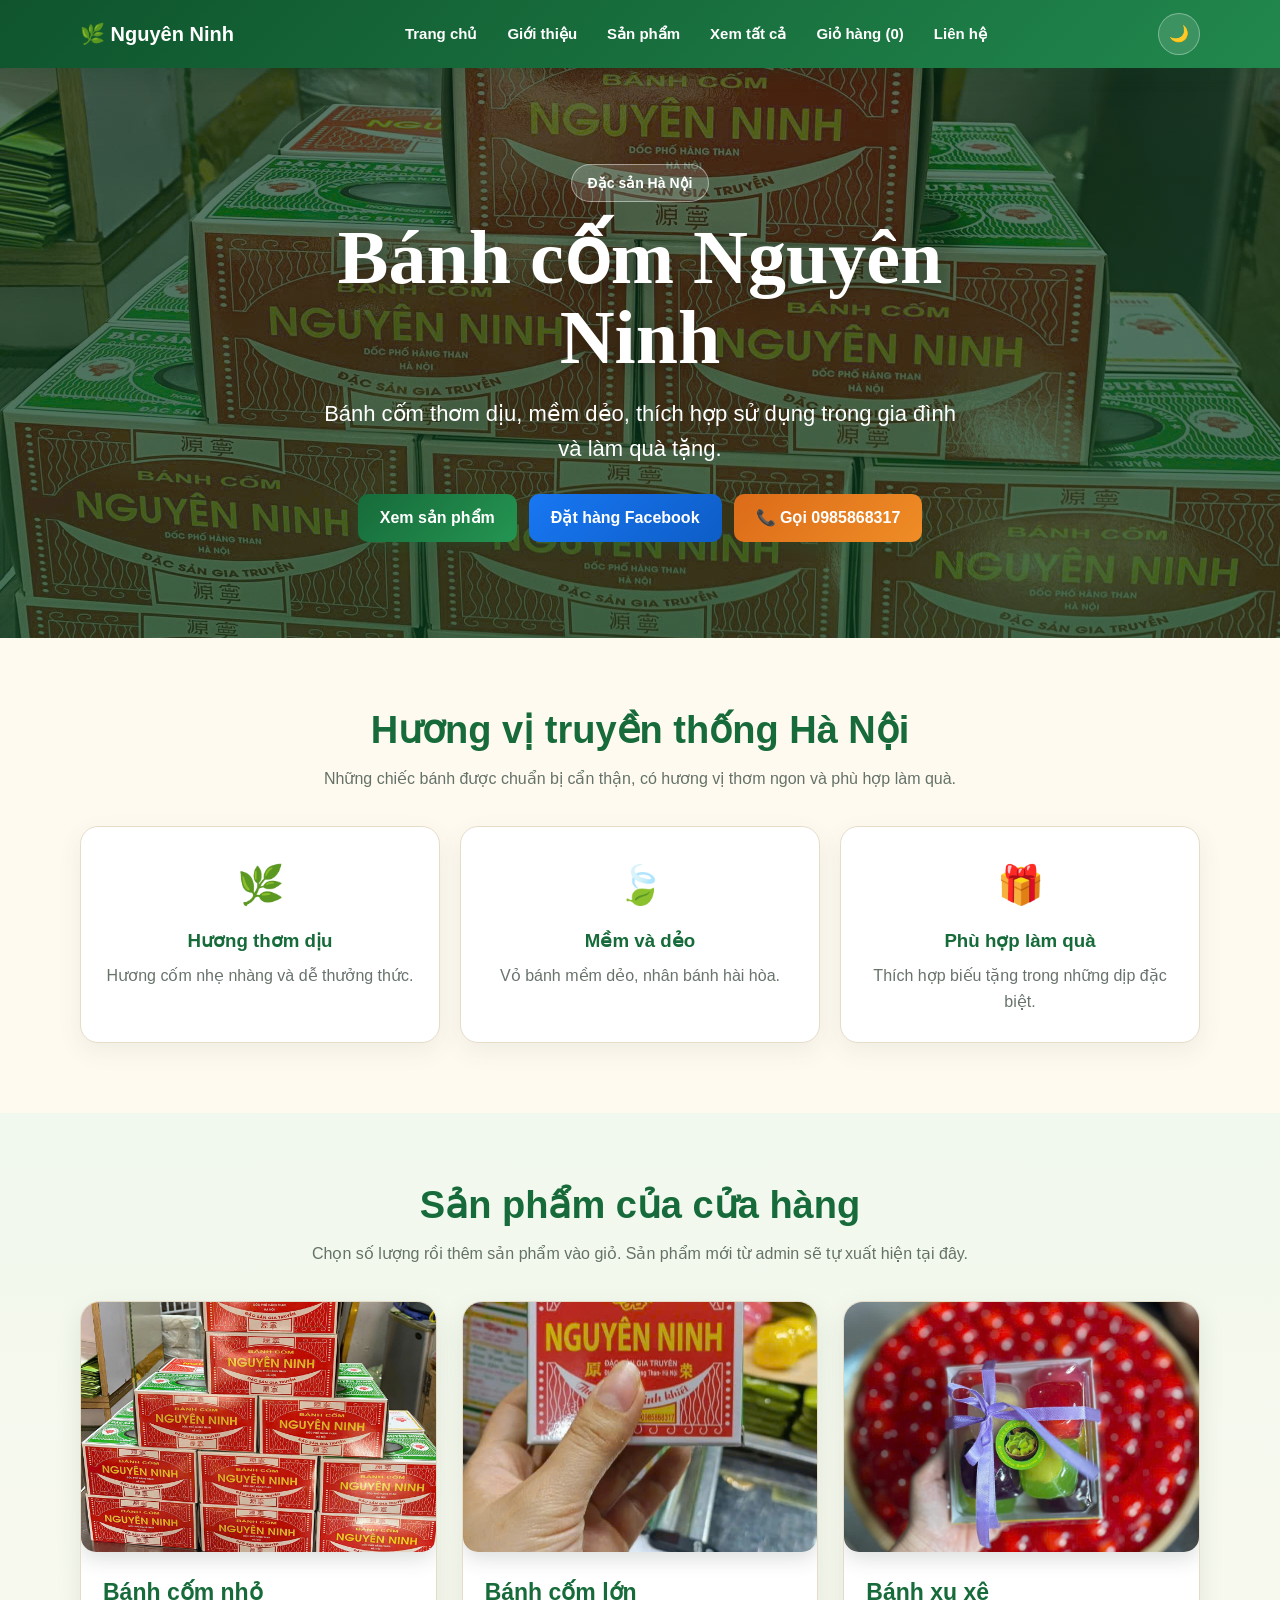
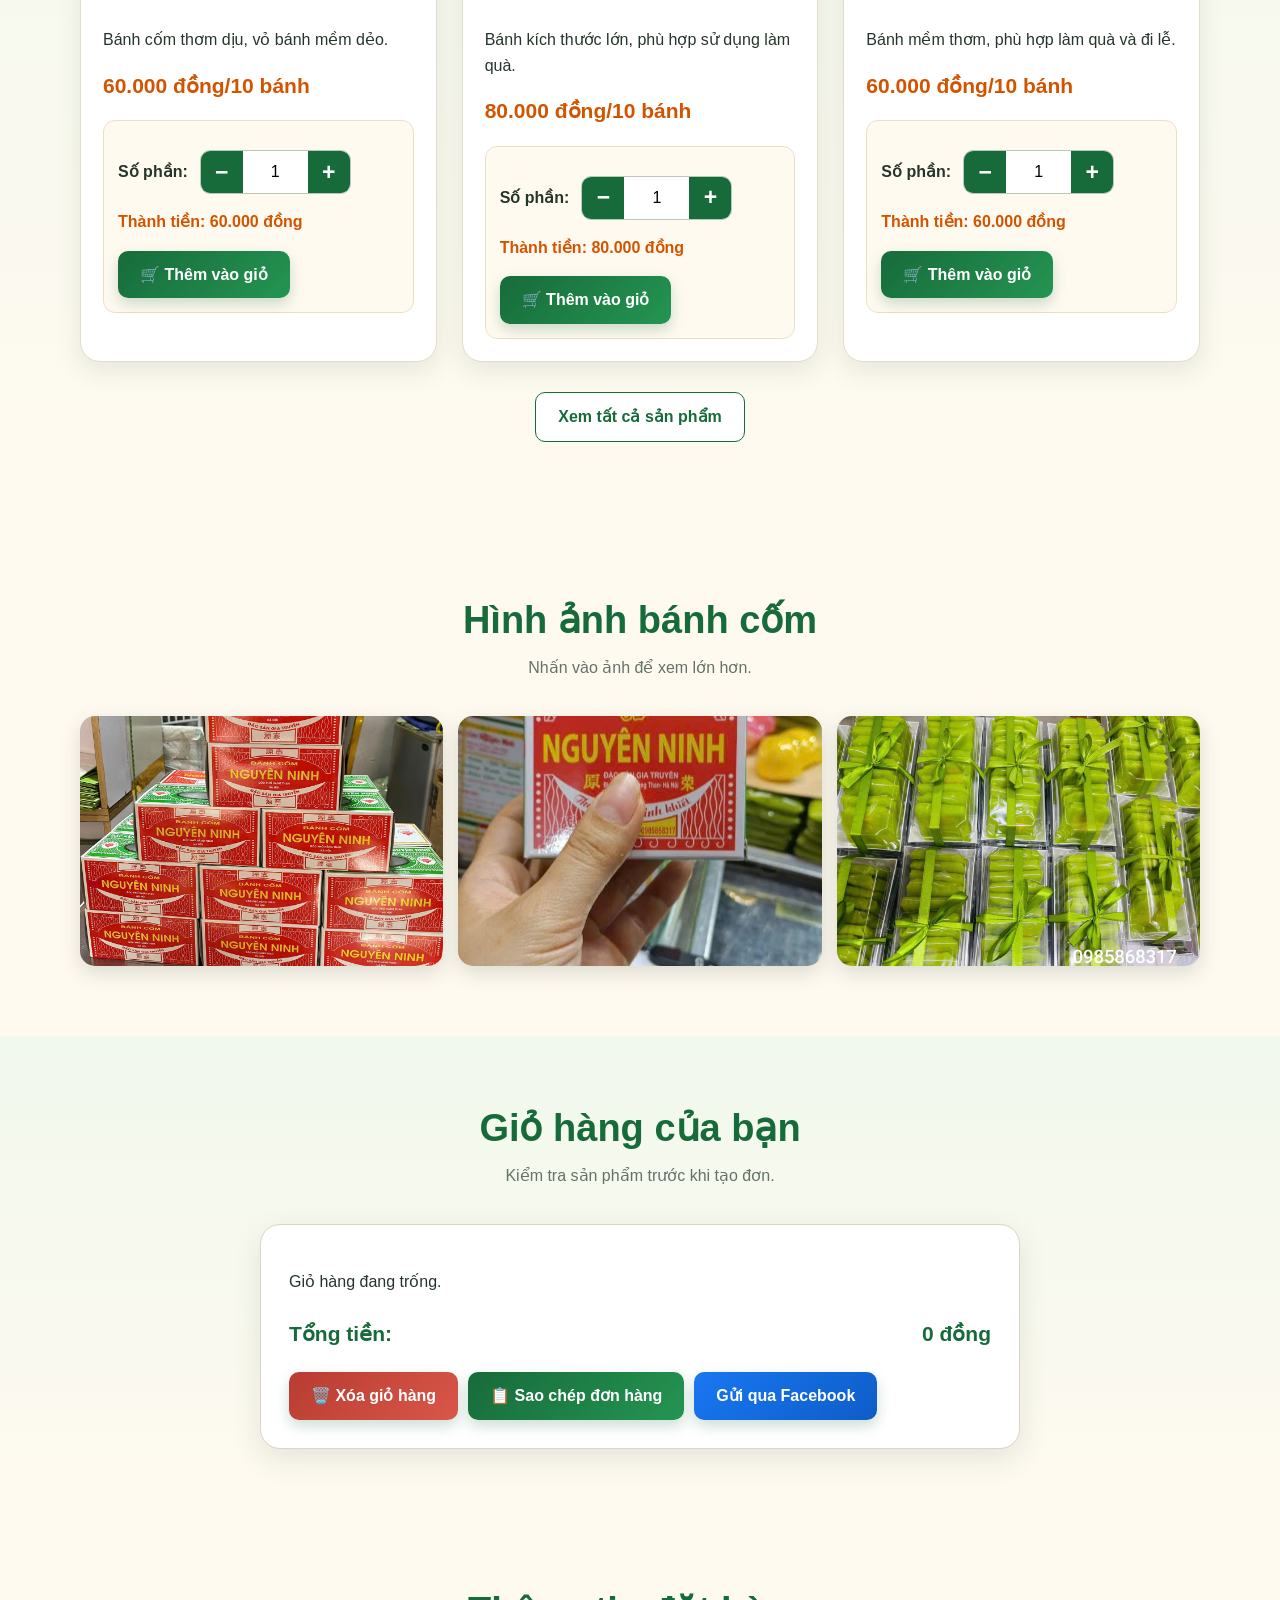
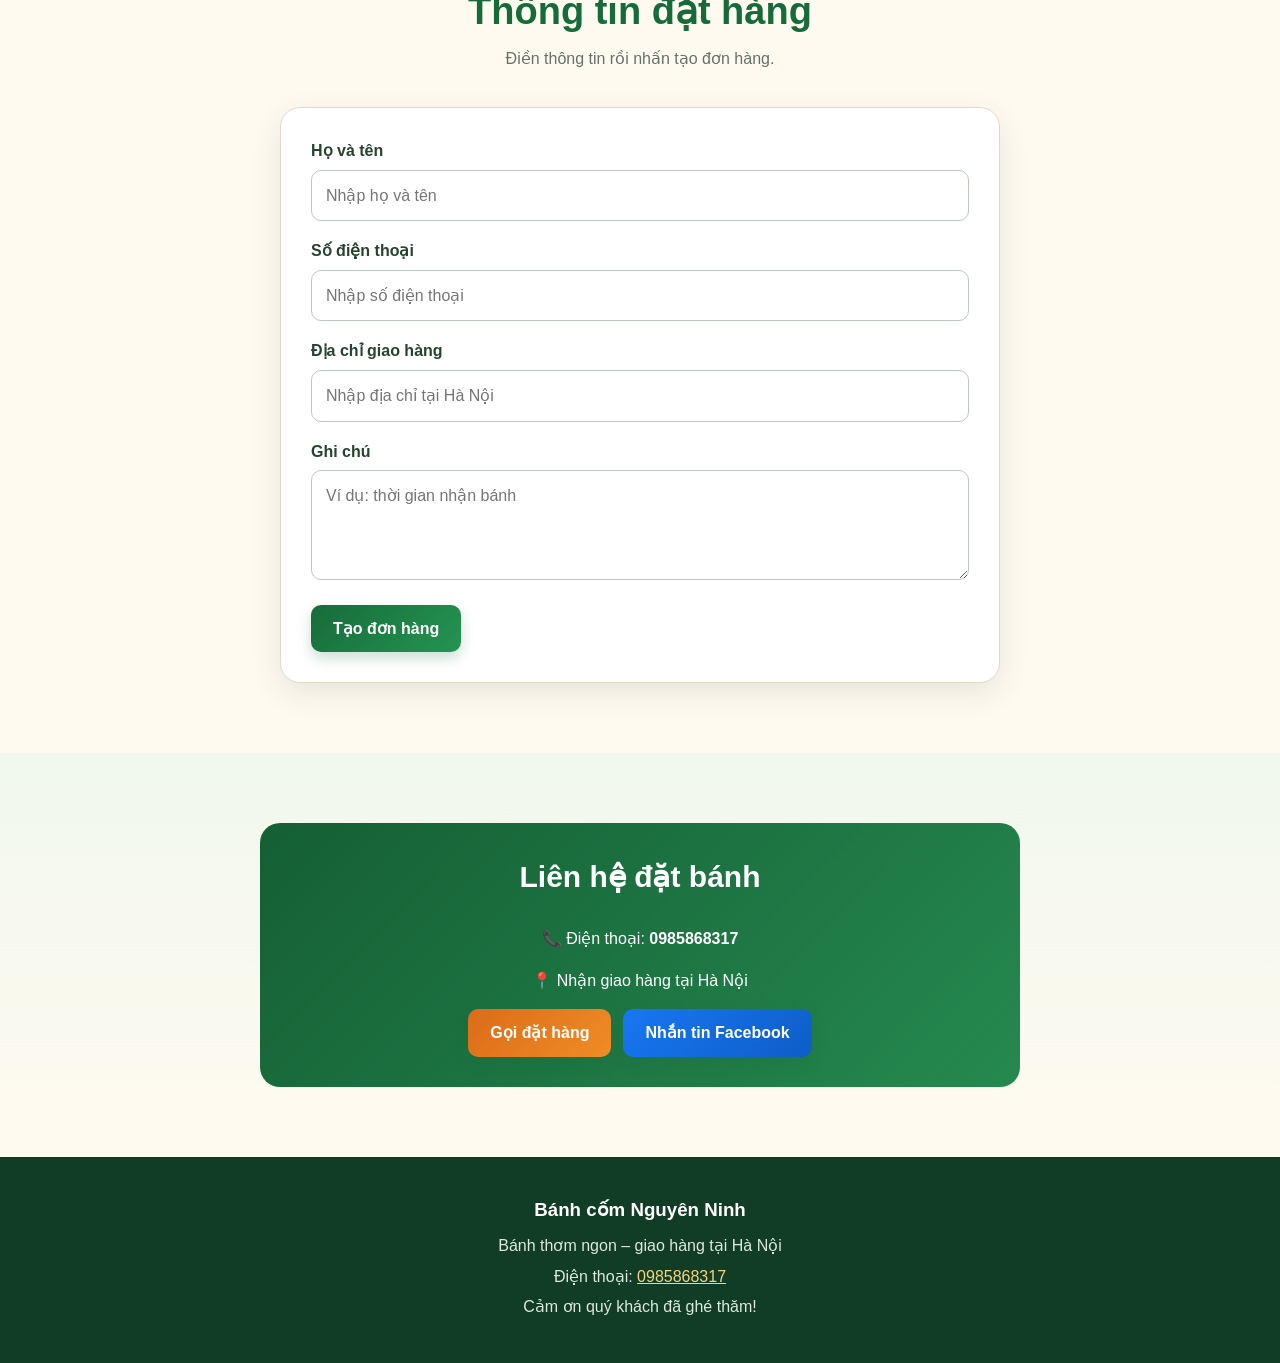
==== commit 8d88803d: "Add files via upload" ====
--- a/index.html
+++ b/index.html
@@ -16,50 +16,35 @@
 
     <title>Bánh cốm Nguyên Ninh</title>
 
-    <link rel="stylesheet" href="style.css?v=3">
+    <link rel="stylesheet" href="style.css?v=5">
 </head>
 
 <body>
 
-    <!-- ===================================
-         1. MENU
-    ==================================== -->
+    <!-- MENU -->
 
     <nav class="menu">
-
         <div class="khung-noi-dung menu-ben-trong">
 
-            <a
-                class="ten-cua-hang"
-                href="#trang-chu"
-            >
+            <a class="ten-cua-hang" href="#trang-chu">
                 🌿 Nguyên Ninh
             </a>
 
             <ul class="danh-sach-menu">
-
                 <li>
-                    <a href="#trang-chu">
-                        Trang chủ
-                    </a>
+                    <a href="#trang-chu">Trang chủ</a>
                 </li>
 
                 <li>
-                    <a href="#gioi-thieu">
-                        Giới thiệu
-                    </a>
+                    <a href="#gioi-thieu">Giới thiệu</a>
                 </li>
 
                 <li>
-                    <a href="#san-pham">
-                        Sản phẩm
-                    </a>
+                    <a href="#san-pham">Sản phẩm</a>
                 </li>
 
                 <li>
-                    <a href="san-pham.html">
-                        Xem tất cả
-                    </a>
+                    <a href="san-pham.html">Xem tất cả</a>
                 </li>
 
                 <li>
@@ -70,35 +55,25 @@
                 </li>
 
                 <li>
-                    <a href="#lien-he">
-                        Liên hệ
-                    </a>
+                    <a href="#lien-he">Liên hệ</a>
                 </li>
-
             </ul>
 
             <button
                 type="button"
                 id="nut-doi-giao-dien"
                 aria-label="Đổi chế độ sáng tối"
-                title="Đổi chế độ sáng tối"
             >
                 🌙
             </button>
 
         </div>
-
     </nav>
 
 
-    <!-- ===================================
-         2. ẢNH BÌA
-    ==================================== -->
-
-    <header
-        class="anh-bia"
-        id="trang-chu"
-    >
+    <!-- ẢNH BÌA -->
+
+    <header class="anh-bia" id="trang-chu">
 
         <div class="noi-dung-anh-bia">
 
@@ -106,9 +81,7 @@
                 Đặc sản Hà Nội
             </span>
 
-            <h1>
-                Bánh cốm Nguyên Ninh
-            </h1>
+            <h1>Bánh cốm Nguyên Ninh</h1>
 
             <p>
                 Bánh cốm thơm dịu, mềm dẻo,
@@ -118,10 +91,7 @@
 
             <div class="nhom-nut-anh-bia">
 
-                <a
-                    class="nut"
-                    href="#san-pham"
-                >
+                <a class="nut" href="#san-pham">
                     Xem sản phẩm
                 </a>
 
@@ -142,7 +112,6 @@
                 </a>
 
             </div>
-
         </div>
 
     </header>
@@ -150,15 +119,12 @@
 
     <main>
 
-        <!-- ===================================
-             3. GIỚI THIỆU
-        ==================================== -->
+        <!-- GIỚI THIỆU -->
 
         <section
             class="phan-noi-dung hieu-ung-cuon"
             id="gioi-thieu"
         >
-
             <div class="khung-noi-dung">
 
                 <h2 class="tieu-de-phan">
@@ -167,14 +133,12 @@
 
                 <p class="mo-ta-phan">
                     Những chiếc bánh được chuẩn bị cẩn thận,
-                    có hương vị thơm ngon và phù hợp dùng
-                    trong gia đình hoặc làm quà tặng.
+                    có hương vị thơm ngon và phù hợp làm quà.
                 </p>
 
                 <div class="luoi-dac-diem">
 
                     <article class="the-dac-diem">
-
                         <span class="bieu-tuong-dac-diem">
                             🌿
                         </span>
@@ -184,11 +148,9 @@
                         <p>
                             Hương cốm nhẹ nhàng và dễ thưởng thức.
                         </p>
-
                     </article>
 
                     <article class="the-dac-diem">
-
                         <span class="bieu-tuong-dac-diem">
                             🍃
                         </span>
@@ -198,11 +160,9 @@
                         <p>
                             Vỏ bánh mềm dẻo, nhân bánh hài hòa.
                         </p>
-
                     </article>
 
                     <article class="the-dac-diem">
-
                         <span class="bieu-tuong-dac-diem">
                             🎁
                         </span>
@@ -213,25 +173,19 @@
                             Thích hợp biếu tặng trong những
                             dịp đặc biệt.
                         </p>
-
                     </article>
 
                 </div>
-
             </div>
-
         </section>
 
 
-        <!-- ===================================
-             4. SẢN PHẨM
-        ==================================== -->
+        <!-- SẢN PHẨM -->
 
         <section
             class="phan-noi-dung nen-xanh-nhat hieu-ung-cuon"
             id="san-pham"
         >
-
             <div class="khung-noi-dung">
 
                 <h2 class="tieu-de-phan">
@@ -239,19 +193,17 @@
                 </h2>
 
                 <p class="mo-ta-phan">
-                    Chọn số lượng rồi thêm sản phẩm vào giỏ hàng.
-                    Sản phẩm mới từ admin sẽ tự động xuất hiện
-                    trong phần này.
+                    Chọn số lượng rồi thêm sản phẩm vào giỏ.
+                    Sản phẩm mới từ admin sẽ tự xuất hiện tại đây.
                 </p>
 
 
                 <!--
-                    SẢN PHẨM TỪ ADMIN SẼ ĐƯỢC
-                    SAN-PHAM.JS THÊM VÀO LƯỚI NÀY
+                    san-pham.js sẽ đưa sản phẩm
+                    từ Supabase vào lưới này
                 -->
 
                 <div class="luoi-san-pham">
-
 
                     <!-- BÁNH CỐM NHỎ -->
 
@@ -268,8 +220,8 @@
                             <h3>Bánh cốm nhỏ</h3>
 
                             <p>
-                                Bánh cốm thơm dịu, vỏ mềm dẻo,
-                                thích hợp ăn hàng ngày và làm quà.
+                                Bánh cốm thơm dịu,
+                                vỏ bánh mềm dẻo.
                             </p>
 
                             <p class="gia-san-pham">
@@ -279,7 +231,6 @@
                             <div class="khung-gia">
 
                                 <div class="hang-so-luong">
-
                                     <label for="so-luong-com-nho">
                                         Số phần:
                                     </label>
@@ -293,12 +244,10 @@
                                         data-gia="60000"
                                         data-ketqua="tien-com-nho"
                                     >
-
                                 </div>
 
                                 <p class="thanh-tien">
                                     Thành tiền:
-
                                     <span id="tien-com-nho">
                                         60.000 đồng
                                     </span>
@@ -315,9 +264,7 @@
                                 </button>
 
                             </div>
-
                         </div>
-
                     </article>
 
 
@@ -336,8 +283,8 @@
                             <h3>Bánh cốm lớn</h3>
 
                             <p>
-                                Bánh có kích thước lớn hơn,
-                                mềm dẻo và thích hợp làm quà tặng.
+                                Bánh kích thước lớn,
+                                phù hợp sử dụng làm quà.
                             </p>
 
                             <p class="gia-san-pham">
@@ -347,7 +294,6 @@
                             <div class="khung-gia">
 
                                 <div class="hang-so-luong">
-
                                     <label for="so-luong-com-lon">
                                         Số phần:
                                     </label>
@@ -361,12 +307,10 @@
                                         data-gia="80000"
                                         data-ketqua="tien-com-lon"
                                     >
-
                                 </div>
 
                                 <p class="thanh-tien">
                                     Thành tiền:
-
                                     <span id="tien-com-lon">
                                         80.000 đồng
                                     </span>
@@ -383,9 +327,7 @@
                                 </button>
 
                             </div>
-
                         </div>
-
                     </article>
 
 
@@ -404,8 +346,8 @@
                             <h3>Bánh xu xê</h3>
 
                             <p>
-                                Bánh mềm thơm, phù hợp làm quà
-                                và sử dụng trong những dịp lễ.
+                                Bánh mềm thơm,
+                                phù hợp làm quà và đi lễ.
                             </p>
 
                             <p class="gia-san-pham">
@@ -415,7 +357,6 @@
                             <div class="khung-gia">
 
                                 <div class="hang-so-luong">
-
                                     <label for="so-luong-xu-xe">
                                         Số phần:
                                     </label>
@@ -429,12 +370,10 @@
                                         data-gia="60000"
                                         data-ketqua="tien-xu-xe"
                                     >
-
                                 </div>
 
                                 <p class="thanh-tien">
                                     Thành tiền:
-
                                     <span id="tien-xu-xe">
                                         60.000 đồng
                                     </span>
@@ -451,20 +390,13 @@
                                 </button>
 
                             </div>
-
                         </div>
-
                     </article>
 
                 </div>
 
 
-                <p
-                    style="
-                        margin-top: 30px;
-                        text-align: center;
-                    "
-                >
+                <p class="can-giua cach-tren">
                     <a
                         class="nut nut-phu"
                         href="san-pham.html"
@@ -474,17 +406,12 @@
                 </p>
 
             </div>
-
         </section>
 
 
-        <!-- ===================================
-             5. THƯ VIỆN ẢNH
-        ==================================== -->
-
-        <section
-            class="phan-noi-dung hieu-ung-cuon"
-        >
+        <!-- THƯ VIỆN ẢNH -->
+
+        <section class="phan-noi-dung hieu-ung-cuon">
 
             <div class="khung-noi-dung">
 
@@ -493,7 +420,7 @@
                 </h2>
 
                 <p class="mo-ta-phan">
-                    Nhấn vào từng ảnh để xem ảnh lớn hơn.
+                    Nhấn vào ảnh để xem lớn hơn.
                 </p>
 
                 <div class="thu-vien-anh">
@@ -507,31 +434,27 @@
                     <img
                         class="anh-san-pham"
                         src="banh-com-2.jpg"
-                        alt="Bánh cốm Nguyên Ninh đóng gói"
+                        alt="Bánh cốm đóng gói"
                     >
 
                     <img
                         class="anh-san-pham"
                         src="banh-com-3.jpg"
-                        alt="Bánh cốm Nguyên Ninh làm quà"
+                        alt="Bánh cốm làm quà"
                     >
 
                 </div>
-
             </div>
 
         </section>
 
 
-        <!-- ===================================
-             6. GIỎ HÀNG
-        ==================================== -->
+        <!-- GIỎ HÀNG -->
 
         <section
             class="phan-noi-dung nen-xanh-nhat hieu-ung-cuon"
             id="gio-hang"
         >
-
             <div class="khung-noi-dung">
 
                 <h2 class="tieu-de-phan">
@@ -539,7 +462,7 @@
                 </h2>
 
                 <p class="mo-ta-phan">
-                    Kiểm tra sản phẩm trước khi tạo đơn hàng.
+                    Kiểm tra sản phẩm trước khi tạo đơn.
                 </p>
 
                 <div class="khung-gio-hang">
@@ -549,13 +472,11 @@
                     </div>
 
                     <div class="hang-tong-gio">
-
                         <span>Tổng tiền:</span>
 
                         <span id="tong-gio-hang">
                             0 đồng
                         </span>
-
                     </div>
 
                     <div class="cac-nut-gio-hang">
@@ -582,7 +503,7 @@
                             target="_blank"
                             rel="noopener noreferrer"
                         >
-                            Gửi đơn qua Facebook
+                            Gửi qua Facebook
                         </a>
 
                     </div>
@@ -593,21 +514,16 @@
                     ></pre>
 
                 </div>
-
             </div>
-
         </section>
 
 
-        <!-- ===================================
-             7. BIỂU MẪU ĐẶT HÀNG
-        ==================================== -->
+        <!-- BIỂU MẪU ĐẶT HÀNG -->
 
         <section
             class="phan-noi-dung hieu-ung-cuon"
             id="dat-hang"
         >
-
             <div class="khung-noi-dung">
 
                 <h2 class="tieu-de-phan">
@@ -615,7 +531,7 @@
                 </h2>
 
                 <p class="mo-ta-phan">
-                    Điền thông tin bên dưới rồi nhấn tạo đơn hàng.
+                    Điền thông tin rồi nhấn tạo đơn hàng.
                 </p>
 
                 <form
@@ -624,7 +540,6 @@
                 >
 
                     <div class="nhom-o">
-
                         <label for="ten-khach-hang">
                             Họ và tên
                         </label>
@@ -636,11 +551,9 @@
                             autocomplete="name"
                             required
                         >
-
                     </div>
 
                     <div class="nhom-o">
-
                         <label for="dien-thoai">
                             Số điện thoại
                         </label>
@@ -652,11 +565,9 @@
                             autocomplete="tel"
                             required
                         >
-
                     </div>
 
                     <div class="nhom-o">
-
                         <label for="dia-chi">
                             Địa chỉ giao hàng
                         </label>
@@ -668,11 +579,9 @@
                             autocomplete="street-address"
                             required
                         >
-
                     </div>
 
                     <div class="nhom-o">
-
                         <label for="ghi-chu">
                             Ghi chú
                         </label>
@@ -681,32 +590,23 @@
                             id="ghi-chu"
                             placeholder="Ví dụ: thời gian nhận bánh"
                         ></textarea>
-
                     </div>
 
-                    <button
-                        class="nut"
-                        type="submit"
-                    >
+                    <button class="nut" type="submit">
                         Tạo đơn hàng
                     </button>
 
                 </form>
-
             </div>
-
         </section>
 
 
-        <!-- ===================================
-             8. LIÊN HỆ
-        ==================================== -->
+        <!-- LIÊN HỆ -->
 
         <section
             class="phan-noi-dung nen-xanh-nhat hieu-ung-cuon"
             id="lien-he"
         >
-
             <div class="khung-noi-dung">
 
                 <div class="khung-lien-he">
@@ -743,17 +643,13 @@
                     </div>
 
                 </div>
-
             </div>
-
         </section>
 
     </main>
 
 
-    <!-- ===================================
-         9. CHÂN TRANG
-    ==================================== -->
+    <!-- CHÂN TRANG -->
 
     <footer class="chan-trang">
 
@@ -765,7 +661,6 @@
 
         <p>
             Điện thoại:
-
             <a href="tel:0985868317">
                 0985868317
             </a>
@@ -778,20 +673,17 @@
     </footer>
 
 
-    <!-- ===================================
-         10. CỬA SỔ PHÓNG TO ẢNH
-    ==================================== -->
+    <!-- CỬA SỔ PHÓNG TO ẢNH -->
 
     <div
         id="cua-so-anh"
         role="dialog"
         aria-label="Xem ảnh sản phẩm"
     >
-
         <button
             type="button"
             id="dong-cua-so-anh"
-            aria-label="Đóng cửa sổ ảnh"
+            aria-label="Đóng ảnh"
         >
             ×
         </button>
@@ -801,35 +693,27 @@
             src=""
             alt="Ảnh sản phẩm phóng to"
         >
-
     </div>
 
 
-    <!-- ===================================
-         11. NÚT LÊN ĐẦU TRANG
-    ==================================== -->
+    <!-- NÚT LÊN ĐẦU -->
 
     <button
         type="button"
         id="nut-len-dau"
         aria-label="Lên đầu trang"
-        title="Lên đầu trang"
     >
         ↑
     </button>
 
 
-    <!-- ===================================
-         12. KẾT NỐI JAVASCRIPT
-    ==================================== -->
-
-    <!-- Phải giữ đúng thứ tự ba dòng này -->
+    <!-- KẾT NỐI JAVASCRIPT -->
 
     <script src="https://cdn.jsdelivr.net/npm/@supabase/supabase-js@2"></script>
 
-    <script src="san-pham.js?v=2"></script>
-
-    <script src="script.js?v=2"></script>
+    <script src="san-pham.js?v=5"></script>
+
+    <script src="script.js?v=5"></script>
 
 </body>
 
--- a/style.css
+++ b/style.css
@@ -30,9 +30,8 @@
     font: inherit;
 }
 
-button,
-a {
-    -webkit-tap-highlight-color: transparent;
+button {
+    cursor: pointer;
 }
 
 a {
@@ -41,6 +40,14 @@
 
 .an {
     display: none !important;
+}
+
+.can-giua {
+    text-align: center;
+}
+
+.cach-tren {
+    margin-top: 30px;
 }
 
 
@@ -73,6 +80,14 @@
     text-align: center;
 }
 
+.nen-xanh-nhat {
+    background: linear-gradient(
+        180deg,
+        #f1f8ed,
+        #fffaf0
+    );
+}
+
 
 /* ========================================
    3. MENU
@@ -88,7 +103,8 @@
         #0f542d,
         #21884d
     );
-    box-shadow: 0 4px 18px rgba(17, 69, 39, 0.22);
+    box-shadow: 0 4px 18px
+        rgba(17, 69, 39, 0.22);
 }
 
 .menu-ben-trong {
@@ -124,33 +140,24 @@
     font-size: 15px;
     font-weight: 600;
     text-decoration: none;
-    transition:
-        background-color 0.2s,
-        transform 0.2s;
+    white-space: nowrap;
 }
 
 .danh-sach-menu a:hover {
-    background-color: rgba(255, 255, 255, 0.17);
-    transform: translateY(-1px);
+    background-color:
+        rgba(255, 255, 255, 0.17);
 }
 
 #nut-doi-giao-dien {
     width: 42px;
     height: 42px;
     padding: 0;
-    border: 1px solid rgba(255, 255, 255, 0.35);
+    border: 1px solid
+        rgba(255, 255, 255, 0.35);
     border-radius: 50%;
     color: white;
-    background-color: rgba(255, 255, 255, 0.13);
-    cursor: pointer;
-    transition:
-        background-color 0.2s,
-        transform 0.2s;
-}
-
-#nut-doi-giao-dien:hover {
-    background-color: rgba(255, 255, 255, 0.25);
-    transform: rotate(12deg);
+    background-color:
+        rgba(255, 255, 255, 0.13);
 }
 
 
@@ -171,7 +178,8 @@
             rgba(5, 45, 22, 0.64),
             rgba(8, 62, 30, 0.74)
         ),
-        url("banh-com.jpg") center/cover no-repeat;
+        url("banh-com.jpg")
+        center/cover no-repeat;
     text-align: center;
 }
 
@@ -185,12 +193,13 @@
     display: inline-block;
     margin-bottom: 16px;
     padding: 7px 16px;
-    border: 1px solid rgba(255, 255, 255, 0.45);
+    border: 1px solid
+        rgba(255, 255, 255, 0.45);
     border-radius: 999px;
-    background-color: rgba(255, 255, 255, 0.15);
+    background-color:
+        rgba(255, 255, 255, 0.15);
     font-size: 14px;
     font-weight: 700;
-    letter-spacing: 0.5px;
 }
 
 .anh-bia h1 {
@@ -198,7 +207,8 @@
     font-family: Georgia, "Times New Roman", serif;
     font-size: clamp(40px, 8vw, 76px);
     line-height: 1.05;
-    text-shadow: 0 4px 18px rgba(0, 0, 0, 0.28);
+    text-shadow: 0 4px 18px
+        rgba(0, 0, 0, 0.28);
 }
 
 .anh-bia p {
@@ -234,24 +244,19 @@
         #176b3a,
         #249552
     );
-    box-shadow: 0 6px 14px rgba(23, 107, 58, 0.22);
+    box-shadow: 0 6px 14px
+        rgba(23, 107, 58, 0.22);
     font-weight: 700;
     text-decoration: none;
-    cursor: pointer;
     transition:
         transform 0.2s,
-        box-shadow 0.2s,
-        filter 0.2s;
+        box-shadow 0.2s;
 }
 
 .nut:hover {
     transform: translateY(-2px);
-    box-shadow: 0 9px 20px rgba(23, 107, 58, 0.28);
-    filter: brightness(1.05);
-}
-
-.nut:active {
-    transform: translateY(0);
+    box-shadow: 0 9px 20px
+        rgba(23, 107, 58, 0.28);
 }
 
 .nut-phu {
@@ -259,11 +264,6 @@
     color: #176b3a;
     background: white;
     box-shadow: none;
-}
-
-.nut-phu:hover {
-    color: white;
-    background-color: #176b3a;
 }
 
 .nut-facebook {
@@ -292,7 +292,7 @@
 
 
 /* ========================================
-   6. GIỚI THIỆU VÀ ĐẶC ĐIỂM
+   6. ĐẶC ĐIỂM
 ======================================== */
 
 .luoi-dac-diem {
@@ -306,16 +306,9 @@
     border: 1px solid #e6ddc9;
     border-radius: 18px;
     background-color: white;
-    box-shadow: 0 8px 24px rgba(49, 77, 58, 0.08);
+    box-shadow: 0 8px 24px
+        rgba(49, 77, 58, 0.08);
     text-align: center;
-    transition:
-        transform 0.25s,
-        box-shadow 0.25s;
-}
-
-.the-dac-diem:hover {
-    transform: translateY(-5px);
-    box-shadow: 0 13px 28px rgba(49, 77, 58, 0.14);
 }
 
 .bieu-tuong-dac-diem {
@@ -336,20 +329,13 @@
 
 
 /* ========================================
-   7. SẢN PHẨM VÀ THƯ VIỆN ẢNH
-======================================== */
-
-.nen-xanh-nhat {
-    background: linear-gradient(
-        180deg,
-        #f1f8ed,
-        #fffaf0
-    );
-}
+   7. SẢN PHẨM
+======================================== */
 
 .luoi-san-pham {
     display: grid;
-    grid-template-columns: repeat(3, minmax(0, 1fr));
+    grid-template-columns:
+        repeat(3, minmax(0, 1fr));
     gap: 25px;
 }
 
@@ -359,7 +345,8 @@
     border: 1px solid #e5dcc8;
     border-radius: 20px;
     background-color: white;
-    box-shadow: 0 9px 26px rgba(39, 67, 46, 0.1);
+    box-shadow: 0 9px 26px
+        rgba(39, 67, 46, 0.1);
     transition:
         transform 0.25s,
         box-shadow 0.25s;
@@ -367,45 +354,32 @@
 
 .the-san-pham:hover,
 .san-pham:hover {
-    transform: translateY(-6px);
-    box-shadow: 0 16px 34px rgba(39, 67, 46, 0.16);
-}
-
-.the-san-pham img,
-.san-pham img {
+    transform: translateY(-5px);
+    box-shadow: 0 16px 34px
+        rgba(39, 67, 46, 0.16);
+}
+
+.the-san-pham > img,
+.san-pham > img {
     width: 100%;
     height: 250px;
     object-fit: cover;
 }
 
-.noi-dung-san-pham {
+.noi-dung-san-pham,
+.noi-dung-the {
     padding: 22px;
 }
 
 .noi-dung-san-pham h3,
-.the-san-pham h3 {
+.noi-dung-the h3 {
     margin: 0 0 8px;
     color: #176b3a;
     font-size: 23px;
 }
 
-.the-san-pham > h3,
-.the-san-pham > p,
-.the-san-pham > a,
-.the-san-pham > button {
-    margin-right: 20px;
-    margin-left: 20px;
-}
-
-.the-san-pham > h3 {
-    margin-top: 20px;
-}
-
-.the-san-pham > :last-child {
-    margin-bottom: 22px;
-}
-
-.gia-san-pham {
+.gia-san-pham,
+.gia-the {
     margin: 14px 0;
     color: #d35400;
     font-size: 21px;
@@ -413,7 +387,7 @@
 }
 
 .khung-gia {
-    margin: 18px 0;
+    margin: 18px 0 0;
     padding: 14px;
     border: 1px solid #eadfc7;
     border-radius: 12px;
@@ -424,6 +398,7 @@
     display: flex;
     margin: 15px 0;
     align-items: center;
+    flex-wrap: wrap;
     gap: 12px;
 }
 
@@ -432,17 +407,12 @@
 }
 
 .o-so-luong {
-    width: 78px;
-    padding: 9px;
-    border: 1px solid #bdc9be;
-    border-radius: 8px;
+    width: 65px;
+    height: 42px;
+    padding: 6px;
+    border: none;
     outline: none;
     text-align: center;
-}
-
-.o-so-luong:focus {
-    border-color: #21884d;
-    box-shadow: 0 0 0 3px rgba(33, 136, 77, 0.13);
 }
 
 .thanh-tien {
@@ -450,6 +420,46 @@
     color: #d35400;
     font-weight: 800;
 }
+
+
+/* ========================================
+   8. NÚT TĂNG GIẢM
+======================================== */
+
+.bo-chon-so-luong {
+    display: inline-flex;
+    border: 1px solid #b9c8bb;
+    border-radius: 10px;
+    align-items: center;
+    overflow: hidden;
+    background-color: white;
+}
+
+.nut-so-luong {
+    width: 42px;
+    height: 42px;
+    padding: 0;
+    border: none;
+    color: white;
+    background-color: #176b3a;
+    font-size: 23px;
+    font-weight: 800;
+}
+
+.nut-so-luong:hover {
+    background-color: #23864c;
+}
+
+.o-so-luong::-webkit-inner-spin-button,
+.o-so-luong::-webkit-outer-spin-button {
+    margin: 0;
+    appearance: none;
+}
+
+
+/* ========================================
+   9. THƯ VIỆN ẢNH
+======================================== */
 
 .thu-vien-anh {
     display: grid;
@@ -462,21 +472,14 @@
     height: 250px;
     border-radius: 15px;
     object-fit: cover;
-    box-shadow: 0 7px 20px rgba(37, 59, 42, 0.16);
+    box-shadow: 0 7px 20px
+        rgba(37, 59, 42, 0.16);
     cursor: zoom-in;
-    transition:
-        transform 0.25s,
-        box-shadow 0.25s;
-}
-
-.anh-san-pham:hover {
-    transform: scale(1.025);
-    box-shadow: 0 11px 26px rgba(37, 59, 42, 0.22);
-}
-
-
-/* ========================================
-   8. GIỎ HÀNG
+}
+
+
+/* ========================================
+   10. GIỎ HÀNG
 ======================================== */
 
 .khung-gio-hang {
@@ -486,7 +489,8 @@
     border: 1px solid #ded4bf;
     border-radius: 20px;
     background-color: white;
-    box-shadow: 0 10px 30px rgba(38, 68, 46, 0.11);
+    box-shadow: 0 10px 30px
+        rgba(38, 68, 46, 0.11);
 }
 
 .dong-gio-hang {
@@ -509,7 +513,6 @@
     border-radius: 8px;
     color: white;
     background-color: #c94e42;
-    cursor: pointer;
 }
 
 .hang-tong-gio {
@@ -540,7 +543,7 @@
 
 
 /* ========================================
-   9. BIỂU MẪU ĐẶT HÀNG
+   11. BIỂU MẪU
 ======================================== */
 
 .khung-form {
@@ -550,7 +553,8 @@
     border: 1px solid #e3dac6;
     border-radius: 20px;
     background-color: white;
-    box-shadow: 0 10px 30px rgba(38, 68, 46, 0.11);
+    box-shadow: 0 10px 30px
+        rgba(38, 68, 46, 0.11);
 }
 
 .nhom-o {
@@ -574,9 +578,6 @@
     color: #26352b;
     background-color: white;
     outline: none;
-    transition:
-        border-color 0.2s,
-        box-shadow 0.2s;
 }
 
 .nhom-o textarea {
@@ -588,12 +589,13 @@
 .nhom-o textarea:focus,
 .nhom-o select:focus {
     border-color: #21884d;
-    box-shadow: 0 0 0 4px rgba(33, 136, 77, 0.12);
-}
-
-
-/* ========================================
-   10. LIÊN HỆ
+    box-shadow: 0 0 0 4px
+        rgba(33, 136, 77, 0.12);
+}
+
+
+/* ========================================
+   12. LIÊN HỆ
 ======================================== */
 
 .khung-lien-he {
@@ -607,7 +609,6 @@
         #155f35,
         #25894f
     );
-    box-shadow: 0 12px 30px rgba(23, 107, 58, 0.23);
     text-align: center;
 }
 
@@ -616,13 +617,9 @@
     font-size: 30px;
 }
 
-.khung-lien-he a:not(.nut) {
-    color: white;
-}
-
-
-/* ========================================
-   11. CỬA SỔ PHÓNG TO ẢNH
+
+/* ========================================
+   13. CỬA SỔ ẢNH
 ======================================== */
 
 #cua-so-anh {
@@ -633,7 +630,8 @@
     padding: 30px;
     align-items: center;
     justify-content: center;
-    background-color: rgba(0, 0, 0, 0.86);
+    background-color:
+        rgba(0, 0, 0, 0.86);
 }
 
 #cua-so-anh.hien {
@@ -645,7 +643,6 @@
     max-height: 86vh;
     border-radius: 14px;
     object-fit: contain;
-    box-shadow: 0 15px 45px rgba(0, 0, 0, 0.48);
 }
 
 #dong-cua-so-anh {
@@ -657,14 +654,14 @@
     border: none;
     border-radius: 50%;
     color: white;
-    background-color: rgba(255, 255, 255, 0.17);
+    background-color:
+        rgba(255, 255, 255, 0.17);
     font-size: 30px;
-    cursor: pointer;
-}
-
-
-/* ========================================
-   12. NÚT LÊN ĐẦU TRANG
+}
+
+
+/* ========================================
+   14. NÚT LÊN ĐẦU
 ======================================== */
 
 #nut-len-dau {
@@ -678,16 +675,13 @@
     border-radius: 50%;
     color: white;
     background-color: #176b3a;
-    box-shadow: 0 7px 20px rgba(23, 107, 58, 0.3);
+    box-shadow: 0 7px 20px
+        rgba(23, 107, 58, 0.3);
     font-size: 22px;
     opacity: 0;
     visibility: hidden;
-    cursor: pointer;
     transform: translateY(12px);
-    transition:
-        opacity 0.25s,
-        visibility 0.25s,
-        transform 0.25s;
+    transition: 0.25s;
 }
 
 #nut-len-dau.hien {
@@ -698,7 +692,7 @@
 
 
 /* ========================================
-   13. CHÂN TRANG
+   15. CHÂN TRANG
 ======================================== */
 
 .chan-trang {
@@ -723,7 +717,7 @@
 
 
 /* ========================================
-   14. HIỆU ỨNG CUỘN
+   16. HIỆU ỨNG CUỘN
 ======================================== */
 
 .hieu-ung-cuon {
@@ -741,7 +735,7 @@
 
 
 /* ========================================
-   15. CHẾ ĐỘ TỐI
+   17. CHẾ ĐỘ TỐI
 ======================================== */
 
 body.che-do-toi {
@@ -758,15 +752,12 @@
 }
 
 .che-do-toi .tieu-de-phan,
-.che-do-toi .noi-dung-san-pham h3,
-.che-do-toi .the-san-pham h3,
-.che-do-toi .the-dac-diem h3 {
+.che-do-toi h3 {
     color: #83d49c;
 }
 
 .che-do-toi .mo-ta-phan,
-.che-do-toi .the-dac-diem p,
-.che-do-toi .dong-gio-hang p {
+.che-do-toi .the-dac-diem p {
     color: #b2c0b5;
 }
 
@@ -785,27 +776,19 @@
     background-color: #25392b;
 }
 
-.che-do-toi .nhom-o label {
-    color: #d5e5d8;
-}
-
 .che-do-toi .nhom-o input,
 .che-do-toi .nhom-o textarea,
 .che-do-toi .nhom-o select,
+.che-do-toi .bo-chon-so-luong,
 .che-do-toi .o-so-luong {
     border-color: #496050;
     color: white;
     background-color: #17251c;
 }
 
-.che-do-toi .nut-phu {
-    color: #9adbad;
-    background-color: #203328;
-}
-
-
-/* ========================================
-   16. GIAO DIỆN ĐIỆN THOẠI
+
+/* ========================================
+   18. MÁY TÍNH BẢNG
 ======================================== */
 
 @media (max-width: 850px) {
@@ -822,23 +805,25 @@
         overflow-x: auto;
     }
 
-    .danh-sach-menu a {
-        white-space: nowrap;
-    }
-
     .phan-noi-dung {
         padding: 52px 0;
         scroll-margin-top: 125px;
     }
 
     .luoi-san-pham {
-        grid-template-columns: repeat(2, minmax(0, 1fr));
+        grid-template-columns:
+            repeat(2, minmax(0, 1fr));
     }
 
     .luoi-dac-diem {
         grid-template-columns: 1fr;
     }
 }
+
+
+/* ========================================
+   19. ĐIỆN THOẠI
+======================================== */
 
 @media (max-width: 600px) {
     .anh-bia {
@@ -865,8 +850,8 @@
         grid-template-columns: 1fr;
     }
 
-    .the-san-pham img,
-    .san-pham img,
+    .the-san-pham > img,
+    .san-pham > img,
     .anh-san-pham {
         height: 245px;
     }
@@ -884,43 +869,44 @@
         flex-direction: column;
     }
 
+    /* Ngăn lỗi khoảng trắng trên điện thoại */
+
+    .hieu-ung-cuon,
+    .hieu-ung-cuon.da-hien {
+        opacity: 1 !important;
+        transform: none !important;
+    }
+
     #nut-len-dau {
         right: 15px;
         bottom: 15px;
     }
 }
-
-
-/* ========================================
-   17. GIẢM HIỆU ỨNG NẾU THIẾT BỊ YÊU CẦU
-======================================== */
-
-@media (prefers-reduced-motion: reduce) {
-    html {
-        scroll-behavior: auto;
-    }
-
-    *,
-    *::before,
-    *::after {
-        transition-duration: 0.01ms !important;
-        animation-duration: 0.01ms !important;
-    }
-
-    .hieu-ung-cuon {
-        opacity: 1;
-        transform: none;
-    }
-}
-/* Sửa lỗi khoảng trắng trên điện thoại */
-@media (max-width: 600px) {
-    .hieu-ung-cuon {
-        opacity: 1 !important;
-        transform: none !important;
-    }
-
-    .hieu-ung-cuon.da-hien {
-        opacity: 1 !important;
-        transform: none !important;
-    }
+/* ĐẦU TRANG TẤT CẢ SẢN PHẨM */
+
+.dau-trang-san-pham {
+    padding: 75px 20px;
+    color: white;
+    background: linear-gradient(
+        135deg,
+        #125c33,
+        #279052
+    );
+    text-align: center;
+}
+
+.dau-trang-san-pham h1 {
+    margin: 8px 0 12px;
+    font-family: Georgia, "Times New Roman", serif;
+    font-size: clamp(38px, 7vw, 62px);
+}
+
+.dau-trang-san-pham p {
+    margin: 0 0 25px;
+    font-size: 18px;
+}
+
+.dau-trang-san-pham .nut-phu {
+    border-color: white;
+    color: #176b3a;
 }
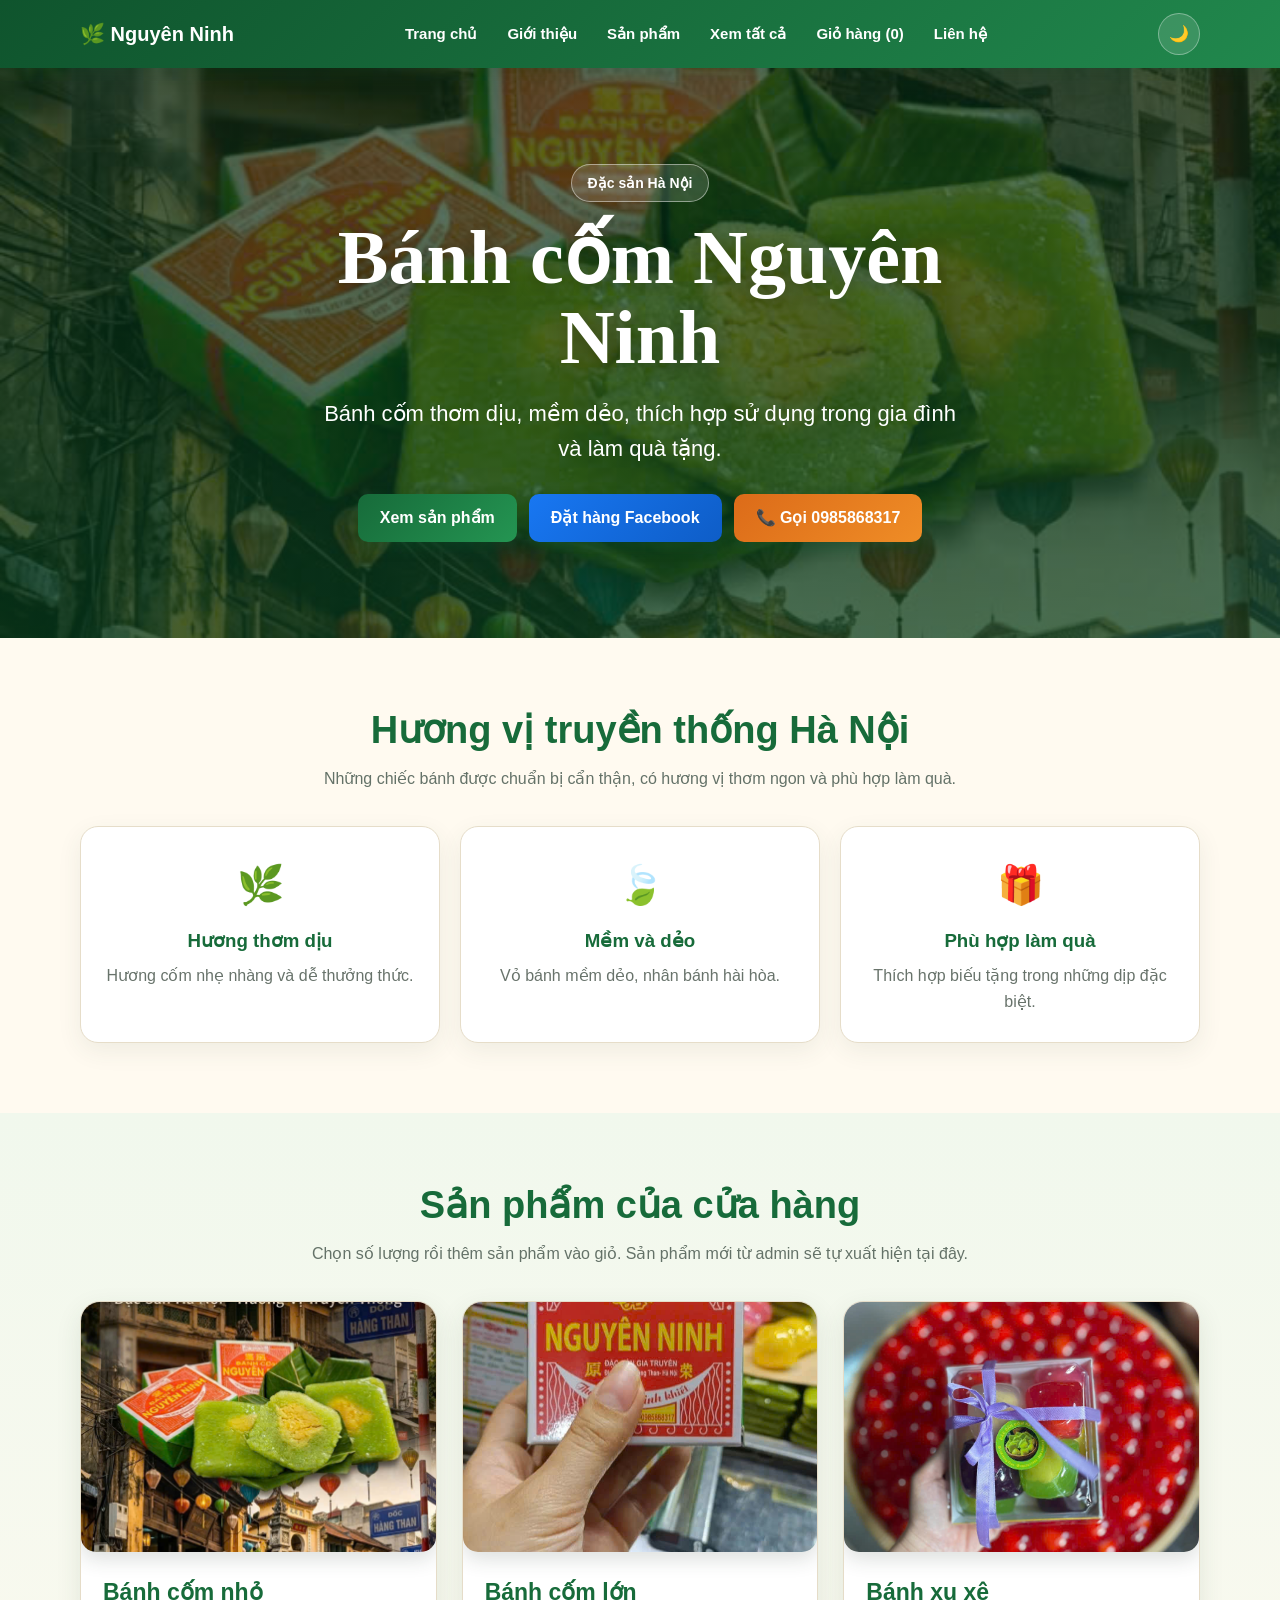
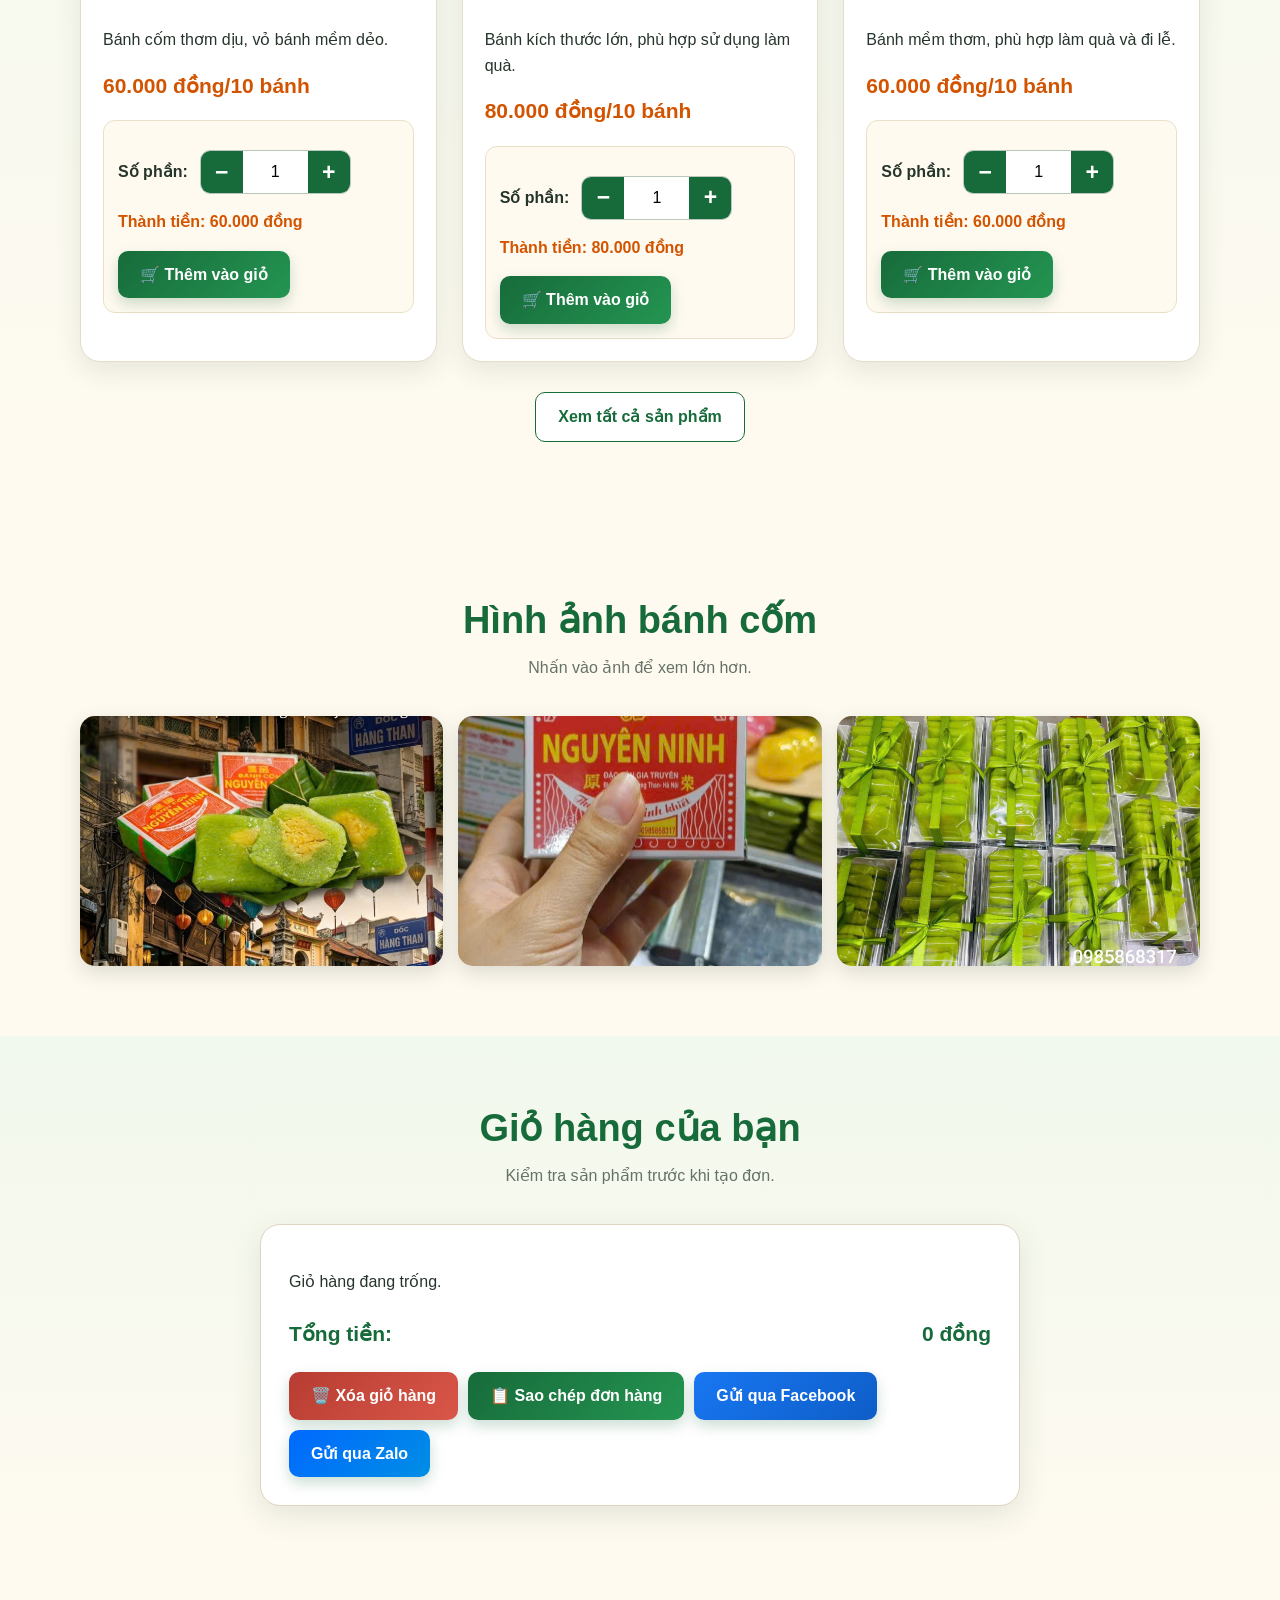
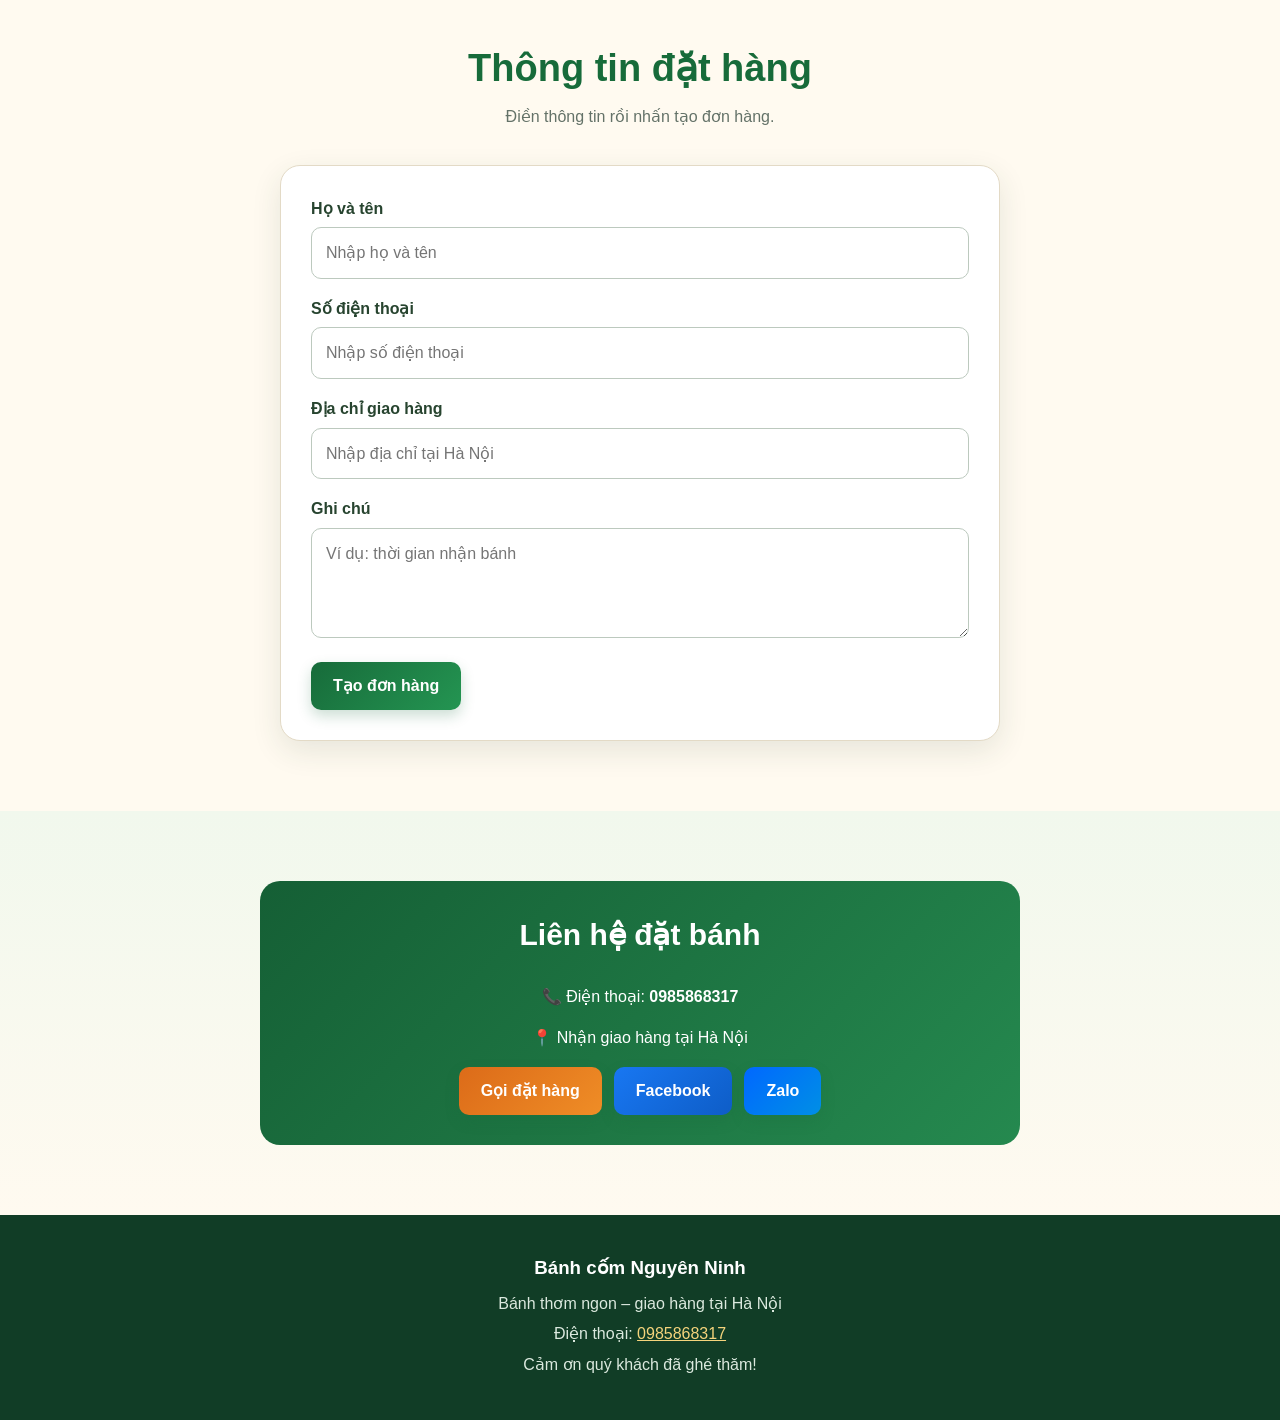
==== commit 7e622de9: "Add files via upload" ====
--- a/index.html
+++ b/index.html
@@ -97,7 +97,7 @@
 
                 <a
                     class="nut nut-facebook"
-                    href="https://www.facebook.com/profile.php?id=61591610027403"
+                  href="https://m.me/61591610027403" 
                     target="_blank"
                     rel="noopener noreferrer"
                 >
@@ -366,7 +366,7 @@
                                         id="so-luong-xu-xe"
                                         type="number"
                                         min="1"
-                                        value="1"
+                                        value="1"       
                                         data-gia="60000"
                                         data-ketqua="tien-xu-xe"
                                     >
@@ -498,13 +498,22 @@
                         </button>
 
                         <a
-                            class="nut nut-facebook"
-                            href="https://www.facebook.com/profile.php?id=61591610027403"
-                            target="_blank"
-                            rel="noopener noreferrer"
-                        >
-                            Gửi qua Facebook
-                        </a>
+    class="nut nut-facebook"
+   href="https://m.me/61591610027403" 
+    target="_blank"
+    rel="noopener noreferrer"
+>
+    Gửi qua Facebook
+</a>
+
+<a
+    class="nut nut-zalo"
+    href="https://zalo.me/0985868317"
+    target="_blank"
+    rel="noopener noreferrer"
+>
+    Gửi qua Zalo
+</a>
 
                     </div>
 
@@ -632,12 +641,23 @@
                         </a>
 
                         <a
-                            class="nut nut-facebook"
-                            href="https://www.facebook.com/profile.php?id=61591610027403"
-                            target="_blank"
-                            rel="noopener noreferrer"
-                        >
-                            Nhắn tin Facebook
+                          <a
+    class="nut nut-facebook"
+  href="https://m.me/61591610027403"
+    target="_blank"
+    rel="noopener noreferrer"
+>
+    Facebook
+</a>
+
+<a
+    class="nut nut-zalo"
+    href="https://zalo.me/0985868317"
+    target="_blank"
+    rel="noopener noreferrer"
+>
+    Zalo
+</a>
                         </a>
 
                     </div>
--- a/style.css
+++ b/style.css
@@ -909,4 +909,12 @@
 .dau-trang-san-pham .nut-phu {
     border-color: white;
     color: #176b3a;
+}
+.nut-zalo {
+    color: white;
+    background: linear-gradient(
+        135deg,
+        #0068ff,
+        #008fe5
+    );
 }
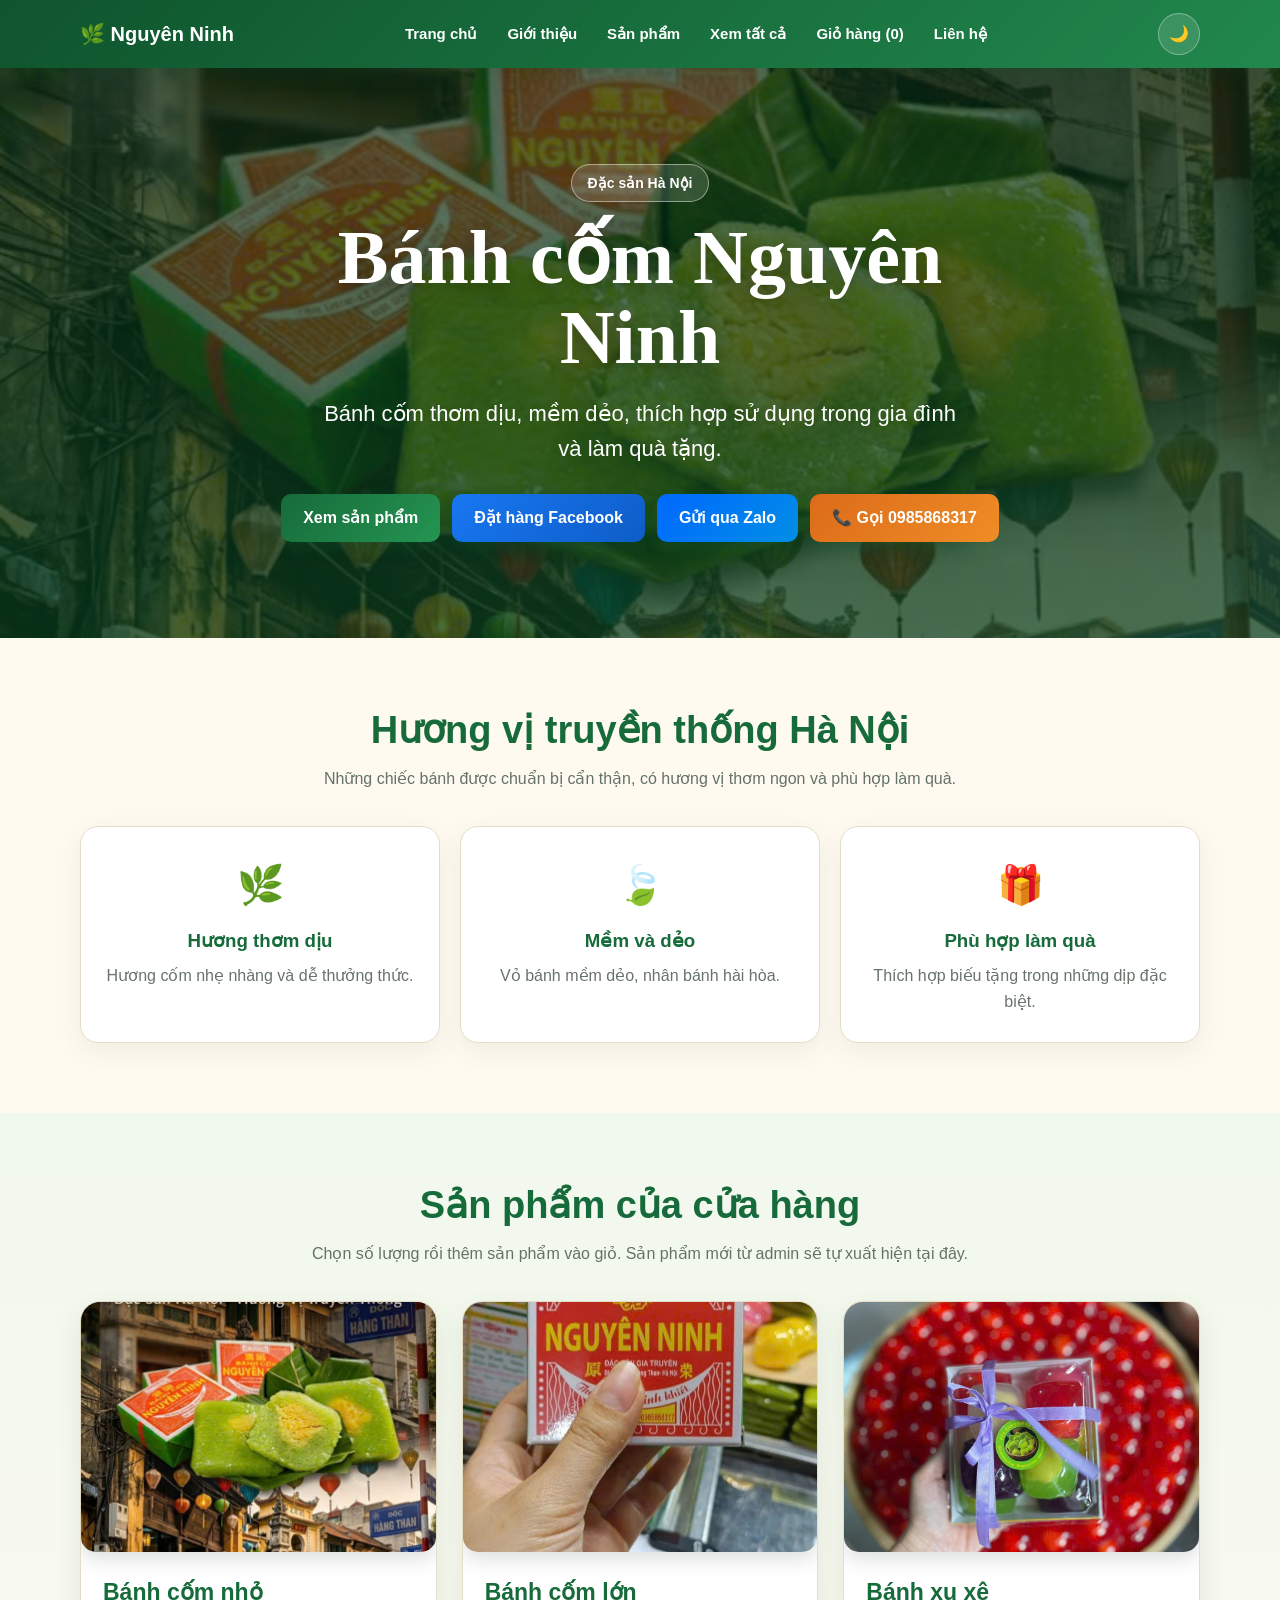
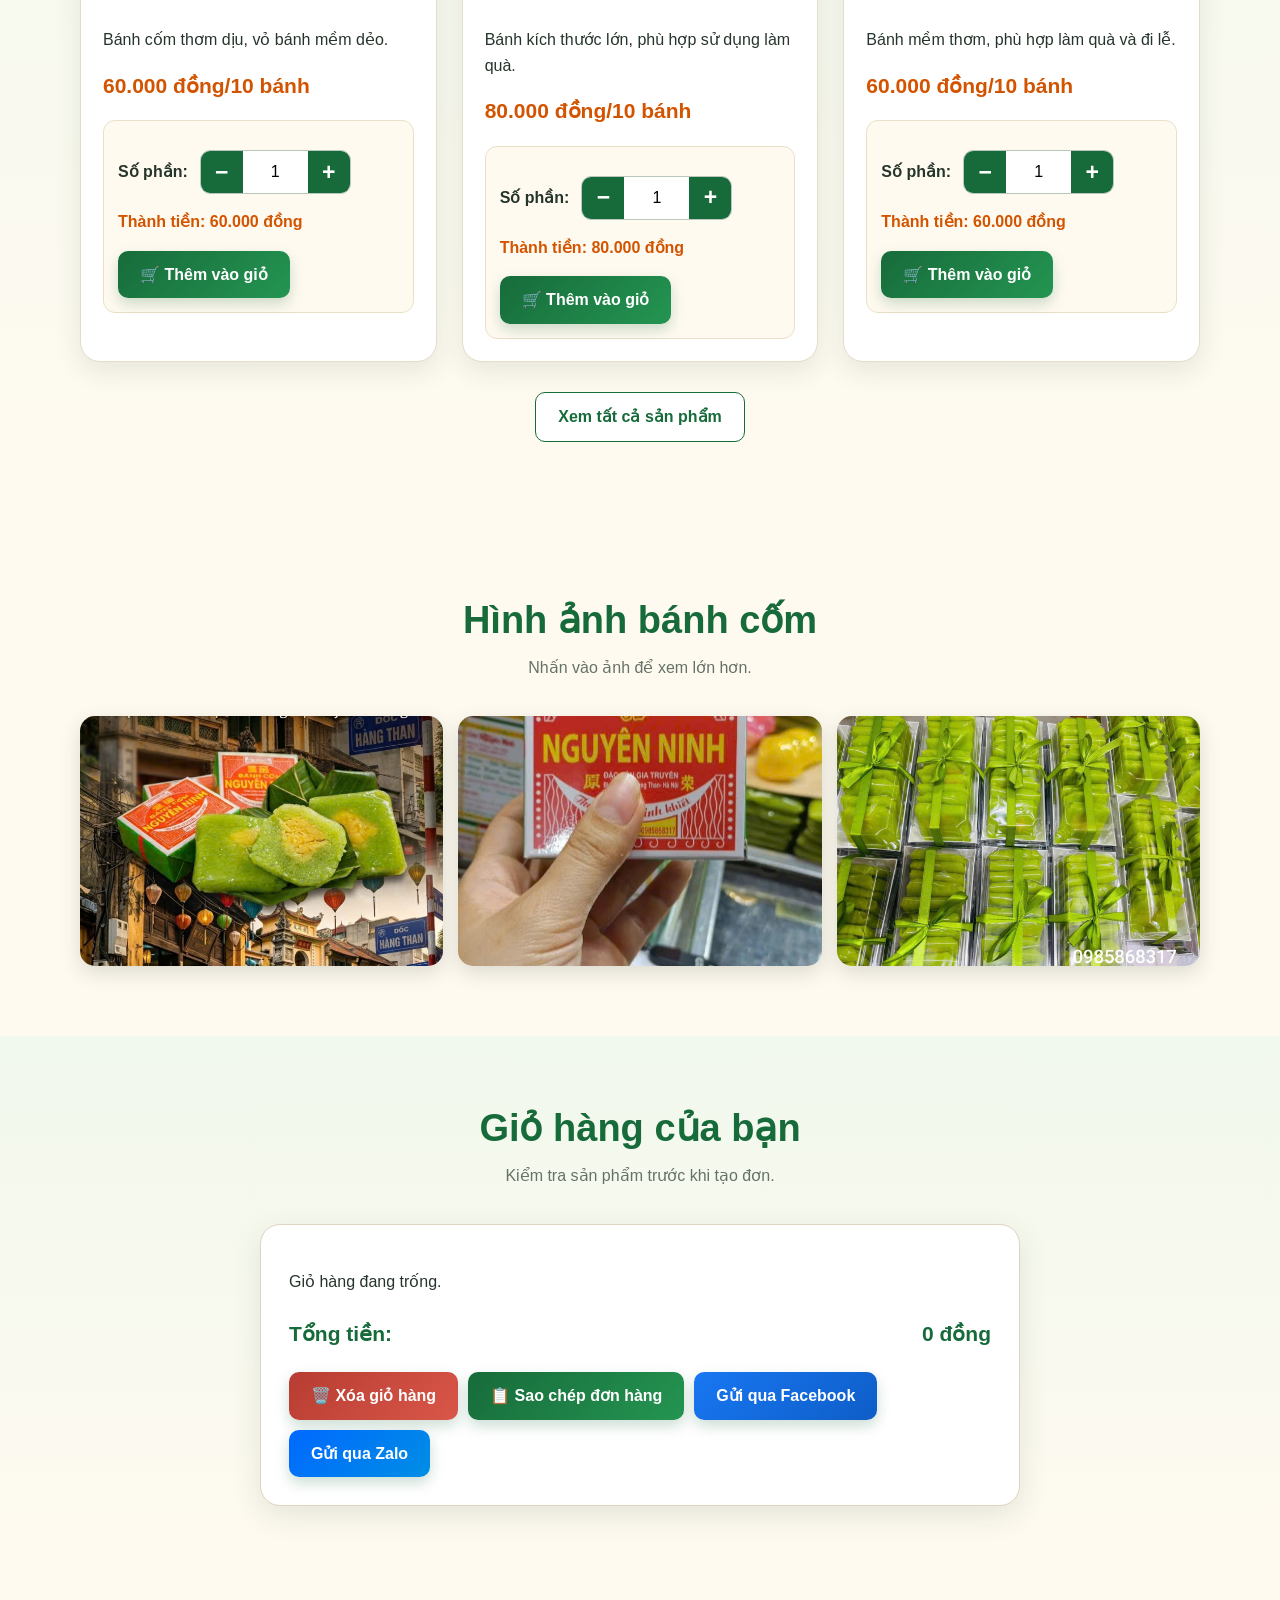
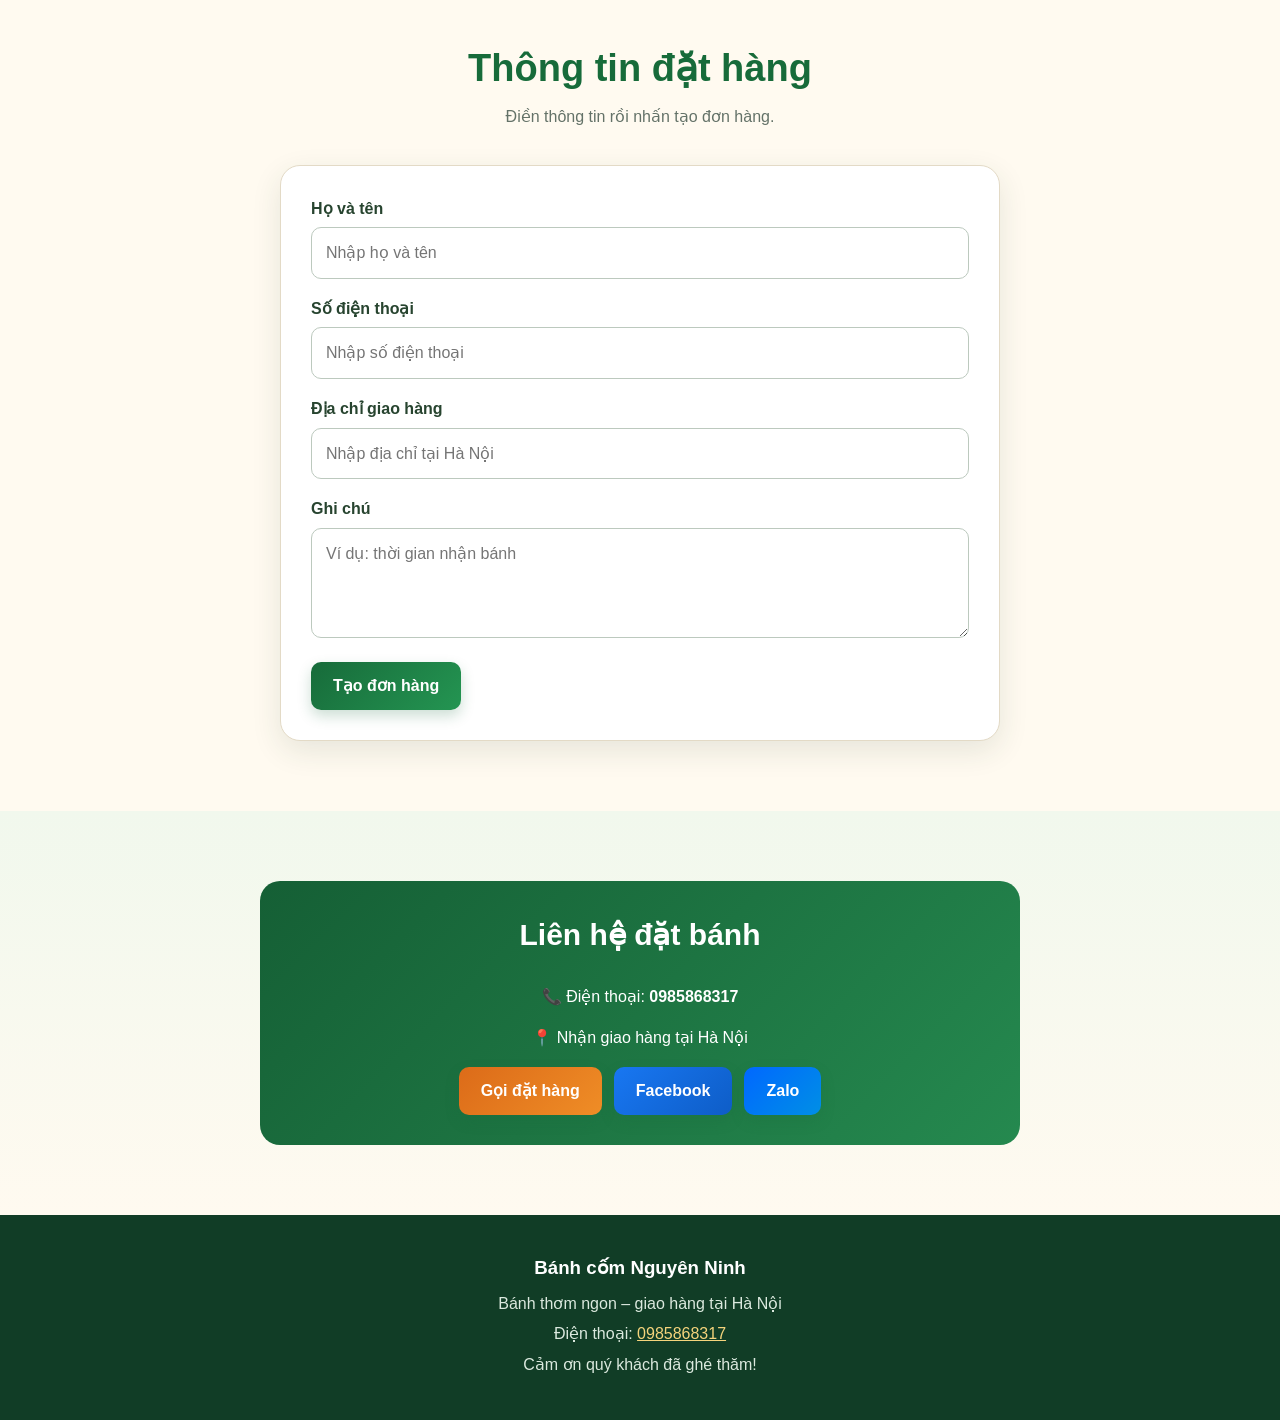
==== commit 9cc571ef: "Add files via upload" ====
--- a/index.html
+++ b/index.html
@@ -103,6 +103,14 @@
                 >
                     Đặt hàng Facebook
                 </a>
+                <a
+    class="nut nut-zalo"
+    href="https://zalo.me/0985868317"
+    target="_blank"
+    rel="noopener noreferrer"
+>
+    Gửi qua Zalo
+</a>
 
                 <a
                     class="nut nut-goi"
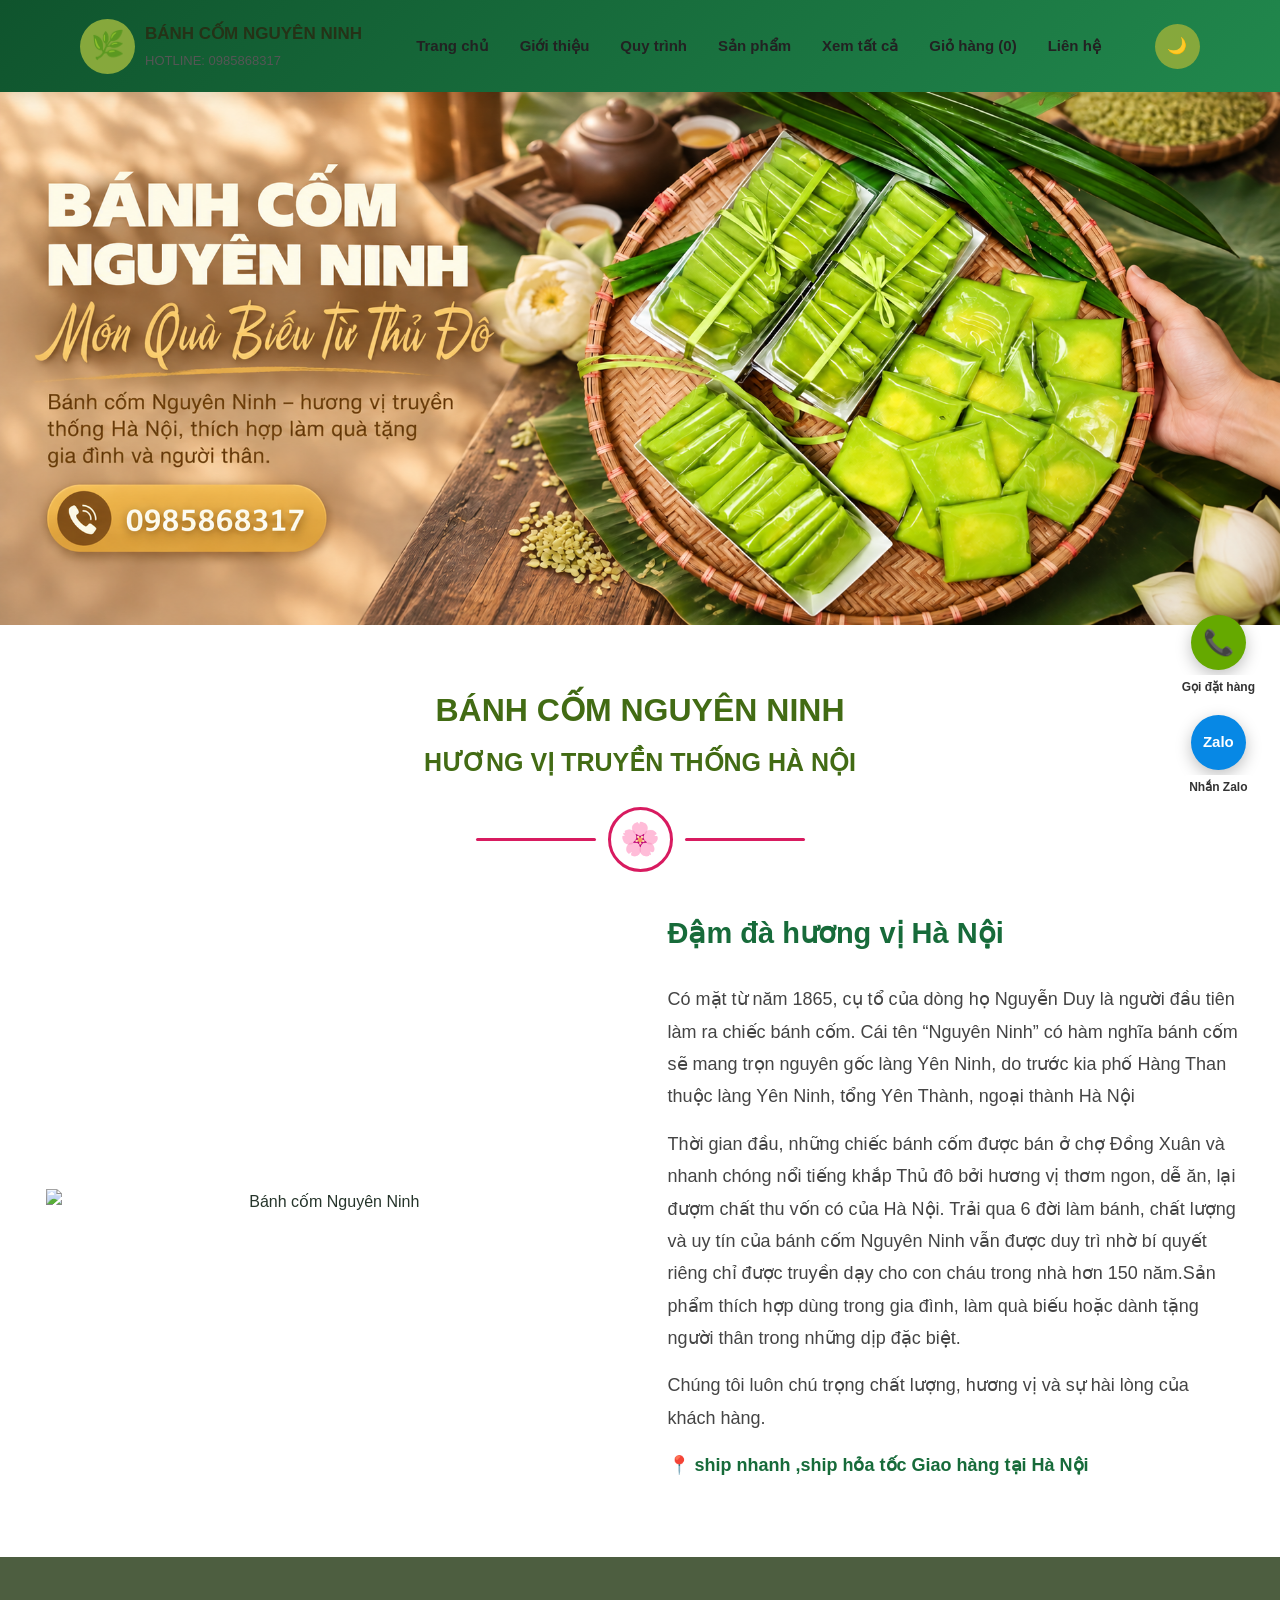
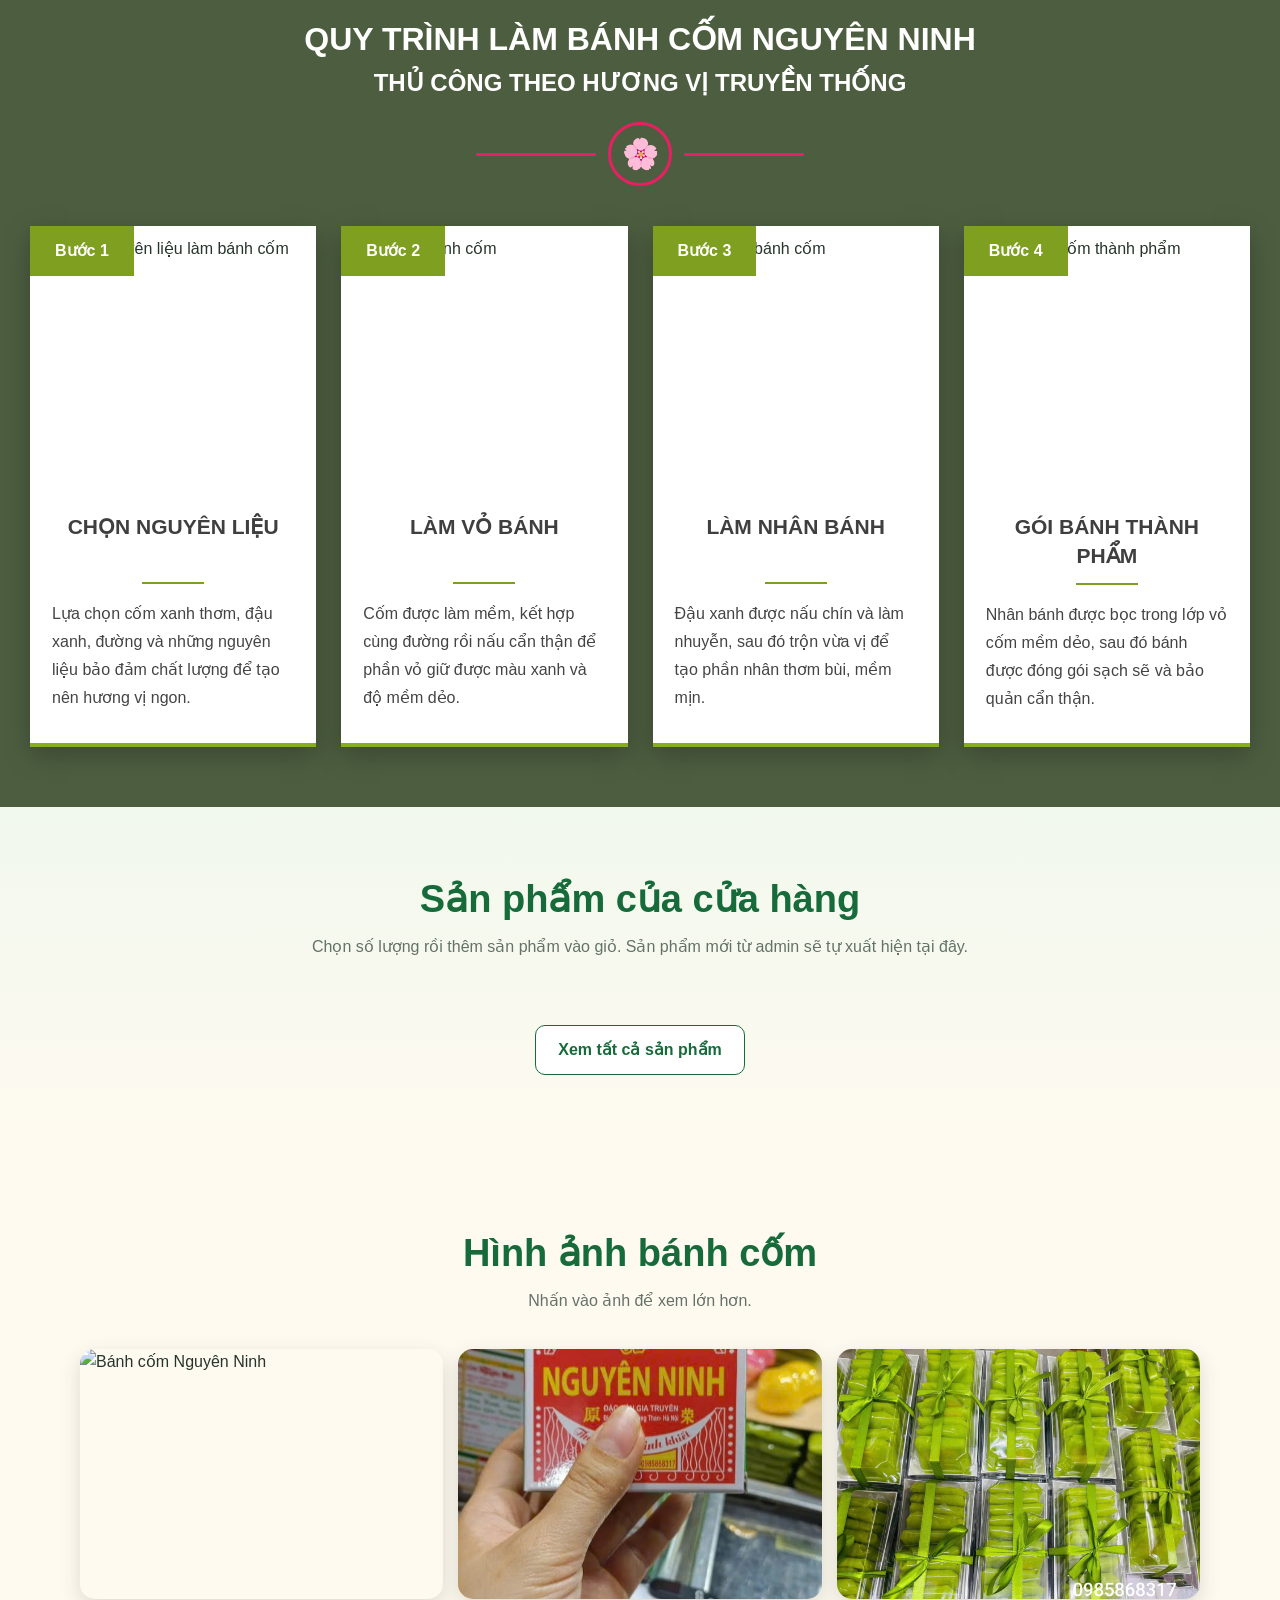
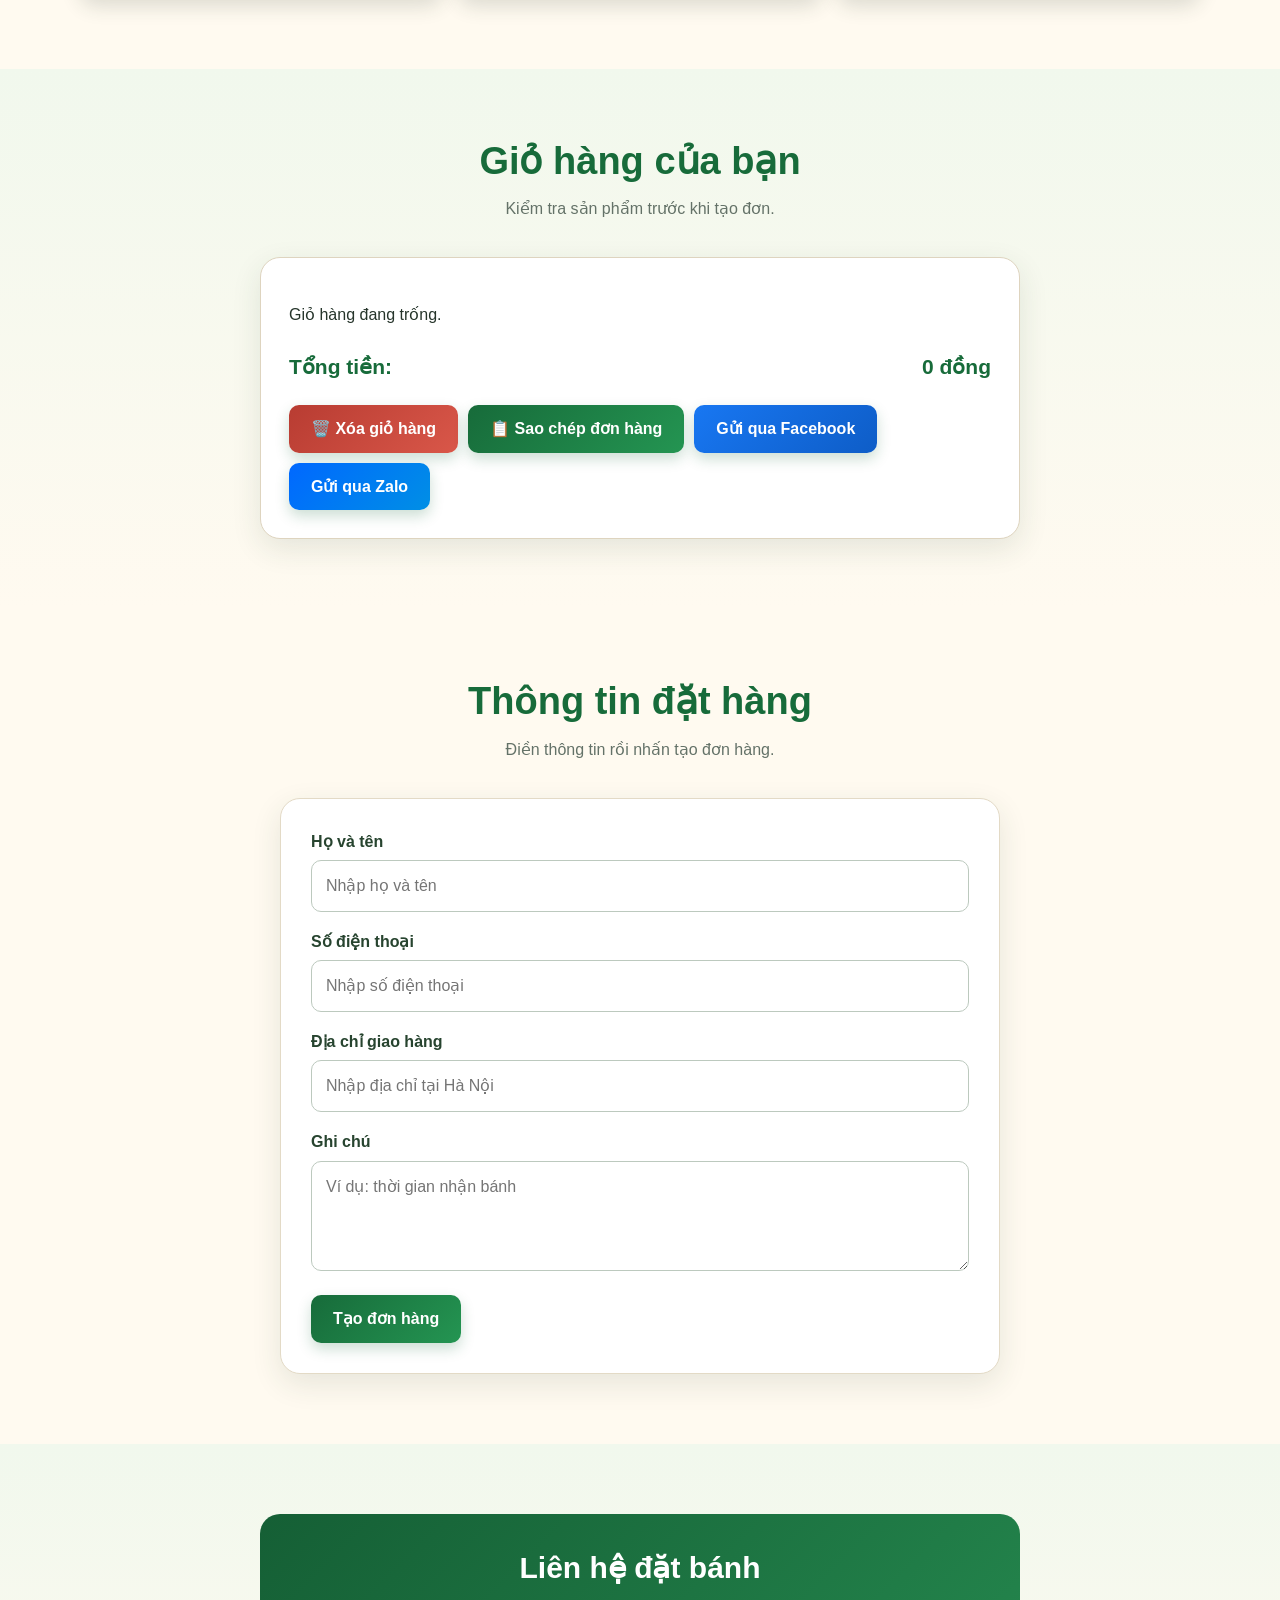
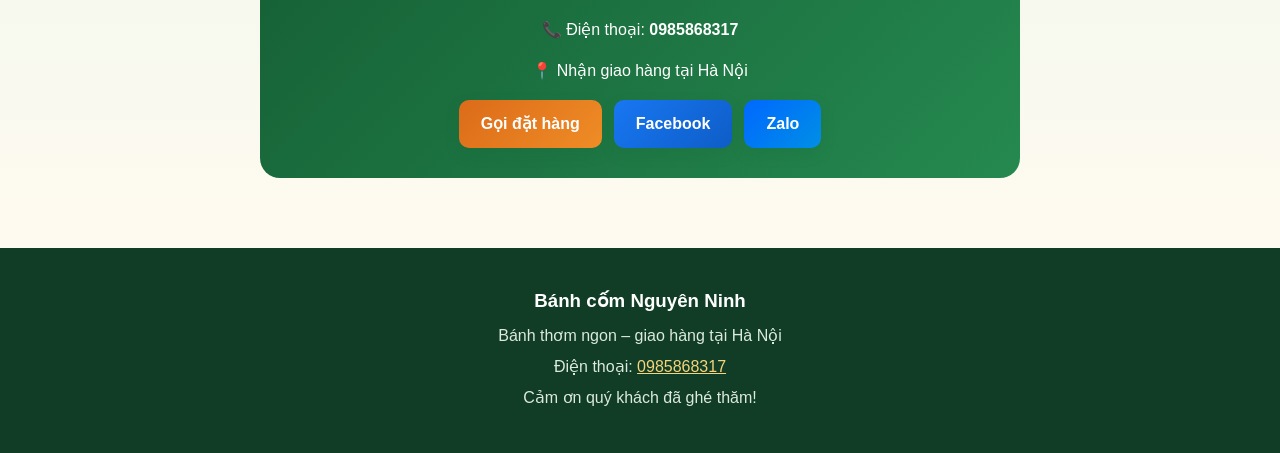
==== commit cba9cd38: "Add files via upload" ====
--- a/index.html
+++ b/index.html
@@ -16,28 +16,60 @@
 
     <title>Bánh cốm Nguyên Ninh</title>
 
-    <link rel="stylesheet" href="style.css?v=5">
+    <link rel="stylesheet" href="style.css?v=8">
 </head>
 
 <body>
 
+<!-- NÚT LIÊN HỆ NỔI -->
+<div class="lien-he-noi">
+
+    <a
+        class="lien-he-goi"
+        href="tel:0985868317"
+        aria-label="Gọi điện đặt hàng"
+    >
+        <span>📞</span>
+        <small>Gọi đặt hàng</small>
+    </a>
+
+
+    <a
+        class="lien-he-zalo"
+        href="https://zalo.me/0985868317"
+        target="_blank"
+        rel="noopener noreferrer"
+        aria-label="Nhắn tin Zalo"
+    >
+        <span>Zalo</span>
+        <small>Nhắn Zalo</small>
+    </a>
+
+</div>
+
     <!-- MENU -->
 
-    <nav class="menu">
+    <nav class="menu menu-moi">
         <div class="khung-noi-dung menu-ben-trong">
 
-            <a class="ten-cua-hang" href="#trang-chu">
-                🌿 Nguyên Ninh
+            <a class="logo-chu" href="#trang-chu">
+                <span class="bieu-tuong-logo">🌿</span>
+
+                <span class="noi-dung-logo">
+                    <strong>BÁNH CỐM NGUYÊN NINH</strong>
+                    <small>HOTLINE: 0985868317</small>
+                </span>
             </a>
 
             <ul class="danh-sach-menu">
                 <li>
                     <a href="#trang-chu">Trang chủ</a>
                 </li>
-
+                
                 <li>
                     <a href="#gioi-thieu">Giới thiệu</a>
                 </li>
+                <li><a href="#quy-trinh">Quy trình</a></li>
 
                 <li>
                     <a href="#san-pham">Sản phẩm</a>
@@ -69,123 +101,226 @@
 
         </div>
     </nav>
-
-
-    <!-- ẢNH BÌA -->
-
-    <header class="anh-bia" id="trang-chu">
-
-        <div class="noi-dung-anh-bia">
-
-            <span class="nhan-nho">
-                Đặc sản Hà Nội
-            </span>
-
-            <h1>Bánh cốm Nguyên Ninh</h1>
+<!-- ẢNH BÌA ĐẦU TRANG -->
+<section class="anh-bia-moi" id="trang-chu">
+
+    <img
+        src="anh-bia.jpg"
+        alt="Bánh cốm Nguyên Ninh"
+    >
+
+</section>
+
+<main>
+
+<!-- PHẦN GIỚI THIỆU THƯƠNG HIỆU -->
+<section class="gioi-thieu-moi" id="gioi-thieu">
+
+    <div class="tieu-de-gioi-thieu">
+
+        <h2>BÁNH CỐM NGUYÊN NINH</h2>
+
+        <h3>
+            HƯƠNG VỊ TRUYỀN THỐNG HÀ NỘI
+        </h3>
+
+        <div class="hoa-tiet">
+            <span></span>
+            <strong>🌸</strong>
+            <span></span>
+        </div>
+
+    </div>
+
+
+    <div class="noi-dung-gioi-thieu">
+
+        <div class="anh-gioi-thieu">
+
+            <img
+                src="anh-gioi-thieu.png"
+                alt="Bánh cốm Nguyên Ninh"
+            >
+
+        </div>
+
+
+        <div class="van-ban-gioi-thieu">
+
+            <h2>Đậm đà hương vị Hà Nội</h2>
 
             <p>
-                Bánh cốm thơm dịu, mềm dẻo,
-                thích hợp sử dụng trong gia đình
-                và làm quà tặng.
+               Có mặt từ năm 1865, cụ tổ của dòng họ Nguyễn Duy là người đầu tiên làm ra chiếc bánh cốm. Cái tên “Nguyên Ninh” có hàm nghĩa bánh cốm sẽ mang trọn nguyên gốc làng Yên Ninh, do trước kia phố Hàng Than thuộc làng Yên Ninh, tổng Yên Thành, ngoại thành Hà Nội
             </p>
 
-            <div class="nhom-nut-anh-bia">
-
-                <a class="nut" href="#san-pham">
-                    Xem sản phẩm
-                </a>
-
-                <a
-                    class="nut nut-facebook"
-                  href="https://m.me/61591610027403" 
-                    target="_blank"
-                    rel="noopener noreferrer"
+            <p>
+                Thời gian đầu, những chiếc bánh cốm được bán ở chợ Đồng Xuân và nhanh chóng nổi tiếng khắp Thủ đô bởi hương vị thơm ngon, dễ ăn, lại đượm chất thu vốn có của Hà Nội. Trải qua 6 đời làm bánh, chất lượng và uy tín của bánh cốm Nguyên Ninh vẫn được duy trì nhờ bí quyết riêng chỉ được truyền dạy cho con cháu trong nhà hơn 150 năm.Sản phẩm thích hợp dùng trong gia đình,
+                làm quà biếu hoặc dành tặng người thân
+                trong những dịp đặc biệt.
+            </p>
+
+            <p>
+                Chúng tôi luôn chú trọng chất lượng,
+                hương vị và sự hài lòng của khách hàng.
+            </p>
+
+            <p class="dia-chi-gioi-thieu">
+                📍 ship nhanh ,ship hỏa tốc
+                Giao hàng tại Hà Nội
+            </p>
+
+        </div>
+
+    </div>
+
+</section>
+
+<!-- QUY TRÌNH LÀM BÁNH CỐM -->
+<section class="quy-trinh-lam-banh" id="quy-trinh">
+
+    <div class="lop-phu-quy-trinh">
+
+        <div class="tieu-de-quy-trinh">
+
+            <h2>
+                QUY TRÌNH LÀM BÁNH CỐM NGUYÊN NINH
+            </h2>
+
+            <h3>
+                THỦ CÔNG THEO HƯƠNG VỊ TRUYỀN THỐNG
+            </h3>
+
+            <div class="hoa-tiet">
+                <span></span>
+                <strong>🌸</strong>
+                <span></span>
+            </div>
+
+        </div>
+
+
+        <div class="luoi-quy-trinh">
+
+            <!-- BƯỚC 1 -->
+            <article class="the-quy-trinh">
+
+                <div class="nhan-buoc">
+                    Bước 1
+                </div>
+
+                <img
+                    src="buoc-1.jpg"
+                    alt="Chọn nguyên liệu làm bánh cốm"
                 >
-                    Đặt hàng Facebook
-                </a>
-                <a
-    class="nut nut-zalo"
-    href="https://zalo.me/0985868317"
-    target="_blank"
-    rel="noopener noreferrer"
->
-    Gửi qua Zalo
-</a>
-
-                <a
-                    class="nut nut-goi"
-                    href="tel:0985868317"
+
+                <div class="noi-dung-buoc">
+
+                    <h3>CHỌN NGUYÊN LIỆU</h3>
+
+                    <span class="duong-ke-buoc"></span>
+
+                    <p>
+                        Lựa chọn cốm xanh thơm, đậu xanh,
+                        đường và những nguyên liệu bảo đảm
+                        chất lượng để tạo nên hương vị ngon.
+                    </p>
+
+                </div>
+
+            </article>
+
+
+            <!-- BƯỚC 2 -->
+            <article class="the-quy-trinh">
+
+                <div class="nhan-buoc">
+                    Bước 2
+                </div>
+
+                <img
+                    src="buoc-2.jpg"
+                    alt="Làm vỏ bánh cốm"
                 >
-                    📞 Gọi 0985868317
-                </a>
-
-            </div>
+
+                <div class="noi-dung-buoc">
+
+                    <h3>LÀM VỎ BÁNH</h3>
+
+                    <span class="duong-ke-buoc"></span>
+
+                    <p>
+                        Cốm được làm mềm, kết hợp cùng
+                        đường rồi nấu cẩn thận để phần vỏ
+                        giữ được màu xanh và độ mềm dẻo.
+                    </p>
+
+                </div>
+
+            </article>
+
+
+            <!-- BƯỚC 3 -->
+            <article class="the-quy-trinh">
+
+                <div class="nhan-buoc">
+                    Bước 3
+                </div>
+
+                <img
+                    src="buoc-3.jpg"
+                    alt="Làm nhân bánh cốm"
+                >
+
+                <div class="noi-dung-buoc">
+
+                    <h3>LÀM NHÂN BÁNH</h3>
+
+                    <span class="duong-ke-buoc"></span>
+
+                    <p>
+                        Đậu xanh được nấu chín và làm
+                        nhuyễn, sau đó trộn vừa vị để tạo
+                        phần nhân thơm bùi, mềm mịn.
+                    </p>
+
+                </div>
+
+            </article>
+
+
+            <!-- BƯỚC 4 -->
+            <article class="the-quy-trinh">
+
+                <div class="nhan-buoc">
+                    Bước 4
+                </div>
+
+                <img
+                    src="buoc-4.jpg"
+                    alt="Gói bánh cốm thành phẩm"
+                >
+
+                <div class="noi-dung-buoc">
+
+                    <h3>GÓI BÁNH THÀNH PHẨM</h3>
+
+                    <span class="duong-ke-buoc"></span>
+
+                    <p>
+                        Nhân bánh được bọc trong lớp vỏ
+                        cốm mềm dẻo, sau đó bánh được đóng
+                        gói sạch sẽ và bảo quản cẩn thận.
+                    </p>
+
+                </div>
+
+            </article>
+
         </div>
 
-    </header>
-
-
-    <main>
-
-        <!-- GIỚI THIỆU -->
-
-        <section
-            class="phan-noi-dung hieu-ung-cuon"
-            id="gioi-thieu"
-        >
-            <div class="khung-noi-dung">
-
-                <h2 class="tieu-de-phan">
-                    Hương vị truyền thống Hà Nội
-                </h2>
-
-                <p class="mo-ta-phan">
-                    Những chiếc bánh được chuẩn bị cẩn thận,
-                    có hương vị thơm ngon và phù hợp làm quà.
-                </p>
-
-                <div class="luoi-dac-diem">
-
-                    <article class="the-dac-diem">
-                        <span class="bieu-tuong-dac-diem">
-                            🌿
-                        </span>
-
-                        <h3>Hương thơm dịu</h3>
-
-                        <p>
-                            Hương cốm nhẹ nhàng và dễ thưởng thức.
-                        </p>
-                    </article>
-
-                    <article class="the-dac-diem">
-                        <span class="bieu-tuong-dac-diem">
-                            🍃
-                        </span>
-
-                        <h3>Mềm và dẻo</h3>
-
-                        <p>
-                            Vỏ bánh mềm dẻo, nhân bánh hài hòa.
-                        </p>
-                    </article>
-
-                    <article class="the-dac-diem">
-                        <span class="bieu-tuong-dac-diem">
-                            🎁
-                        </span>
-
-                        <h3>Phù hợp làm quà</h3>
-
-                        <p>
-                            Thích hợp biếu tặng trong những
-                            dịp đặc biệt.
-                        </p>
-                    </article>
-
-                </div>
-            </div>
-        </section>
+    </div>
+
+</section>
 
 
         <!-- SẢN PHẨM -->
@@ -213,193 +348,9 @@
 
                 <div class="luoi-san-pham">
 
-                    <!-- BÁNH CỐM NHỎ -->
-
-                    <article class="the-san-pham">
-
-                        <img
-                            class="anh-san-pham"
-                            src="banh-com.jpg"
-                            alt="Bánh cốm nhỏ Nguyên Ninh"
-                        >
-
-                        <div class="noi-dung-san-pham">
-
-                            <h3>Bánh cốm nhỏ</h3>
-
-                            <p>
-                                Bánh cốm thơm dịu,
-                                vỏ bánh mềm dẻo.
-                            </p>
-
-                            <p class="gia-san-pham">
-                                60.000 đồng/10 bánh
-                            </p>
-
-                            <div class="khung-gia">
-
-                                <div class="hang-so-luong">
-                                    <label for="so-luong-com-nho">
-                                        Số phần:
-                                    </label>
-
-                                    <input
-                                        class="o-so-luong"
-                                        id="so-luong-com-nho"
-                                        type="number"
-                                        min="1"
-                                        value="1"
-                                        data-gia="60000"
-                                        data-ketqua="tien-com-nho"
-                                    >
-                                </div>
-
-                                <p class="thanh-tien">
-                                    Thành tiền:
-                                    <span id="tien-com-nho">
-                                        60.000 đồng
-                                    </span>
-                                </p>
-
-                                <button
-                                    type="button"
-                                    class="nut nut-them-gio"
-                                    data-ten="Bánh cốm nhỏ - 10 bánh"
-                                    data-gia="60000"
-                                    data-input="so-luong-com-nho"
-                                >
-                                    🛒 Thêm vào giỏ
-                                </button>
-
-                            </div>
-                        </div>
-                    </article>
-
-
-                    <!-- BÁNH CỐM LỚN -->
-
-                    <article class="the-san-pham">
-
-                        <img
-                            class="anh-san-pham"
-                            src="banh-com-2.jpg"
-                            alt="Bánh cốm lớn Nguyên Ninh"
-                        >
-
-                        <div class="noi-dung-san-pham">
-
-                            <h3>Bánh cốm lớn</h3>
-
-                            <p>
-                                Bánh kích thước lớn,
-                                phù hợp sử dụng làm quà.
-                            </p>
-
-                            <p class="gia-san-pham">
-                                80.000 đồng/10 bánh
-                            </p>
-
-                            <div class="khung-gia">
-
-                                <div class="hang-so-luong">
-                                    <label for="so-luong-com-lon">
-                                        Số phần:
-                                    </label>
-
-                                    <input
-                                        class="o-so-luong"
-                                        id="so-luong-com-lon"
-                                        type="number"
-                                        min="1"
-                                        value="1"
-                                        data-gia="80000"
-                                        data-ketqua="tien-com-lon"
-                                    >
-                                </div>
-
-                                <p class="thanh-tien">
-                                    Thành tiền:
-                                    <span id="tien-com-lon">
-                                        80.000 đồng
-                                    </span>
-                                </p>
-
-                                <button
-                                    type="button"
-                                    class="nut nut-them-gio"
-                                    data-ten="Bánh cốm lớn - 10 bánh"
-                                    data-gia="80000"
-                                    data-input="so-luong-com-lon"
-                                >
-                                    🛒 Thêm vào giỏ
-                                </button>
-
-                            </div>
-                        </div>
-                    </article>
-
-
-                    <!-- BÁNH XU XÊ -->
-
-                    <article class="the-san-pham">
-
-                        <img
-                            class="anh-san-pham"
-                            src="banh-xu-xe.jpg"
-                            alt="Bánh xu xê Nguyên Ninh"
-                        >
-
-                        <div class="noi-dung-san-pham">
-
-                            <h3>Bánh xu xê</h3>
-
-                            <p>
-                                Bánh mềm thơm,
-                                phù hợp làm quà và đi lễ.
-                            </p>
-
-                            <p class="gia-san-pham">
-                                60.000 đồng/10 bánh
-                            </p>
-
-                            <div class="khung-gia">
-
-                                <div class="hang-so-luong">
-                                    <label for="so-luong-xu-xe">
-                                        Số phần:
-                                    </label>
-
-                                    <input
-                                        class="o-so-luong"
-                                        id="so-luong-xu-xe"
-                                        type="number"
-                                        min="1"
-                                        value="1"       
-                                        data-gia="60000"
-                                        data-ketqua="tien-xu-xe"
-                                    >
-                                </div>
-
-                                <p class="thanh-tien">
-                                    Thành tiền:
-                                    <span id="tien-xu-xe">
-                                        60.000 đồng
-                                    </span>
-                                </p>
-
-                                <button
-                                    type="button"
-                                    class="nut nut-them-gio"
-                                    data-ten="Bánh xu xê - 10 bánh"
-                                    data-gia="60000"
-                                    data-input="so-luong-xu-xe"
-                                >
-                                    🛒 Thêm vào giỏ
-                                </button>
-
-                            </div>
-                        </div>
-                    </article>
+
+
+
 
                 </div>
 
@@ -435,7 +386,7 @@
 
                     <img
                         class="anh-san-pham"
-                        src="banh-com.jpg"
+                        src="banh-com6.jpg"
                         alt="Bánh cốm Nguyên Ninh"
                     >
 
@@ -649,23 +600,21 @@
                         </a>
 
                         <a
-                          <a
-    class="nut nut-facebook"
-  href="https://m.me/61591610027403"
-    target="_blank"
-    rel="noopener noreferrer"
->
-    Facebook
-</a>
-
-<a
-    class="nut nut-zalo"
-    href="https://zalo.me/0985868317"
-    target="_blank"
-    rel="noopener noreferrer"
->
-    Zalo
-</a>
+                            class="nut nut-facebook"
+                            href="https://m.me/61591610027403"
+                            target="_blank"
+                            rel="noopener noreferrer"
+                        >
+                            Facebook
+                        </a>
+
+                        <a
+                            class="nut nut-zalo"
+                            href="https://zalo.me/0985868317"
+                            target="_blank"
+                            rel="noopener noreferrer"
+                        >
+                            Zalo
                         </a>
 
                     </div>
@@ -739,10 +688,10 @@
 
     <script src="https://cdn.jsdelivr.net/npm/@supabase/supabase-js@2"></script>
 
-    <script src="san-pham.js?v=5"></script>
-
-    <script src="script.js?v=5"></script>
+    <script src="san-pham.js?v=8"></script>
+
+    <script src="script.js?v=8"></script>
 
 </body>
 
-</html>+</html>
--- a/style.css
+++ b/style.css
@@ -917,4 +917,639 @@
         #0068ff,
         #008fe5
     );
+}
+/* ẢNH BÌA ĐẦU TRANG */
+.anh-bia-moi {
+    width: 100%;
+    background-color: #f7f2e7;
+    overflow: hidden;
+}
+
+.anh-bia-moi img {
+    display: block;
+    width: 100%;
+    height: 430px;
+    object-fit: cover;
+    object-position: center;
+}
+
+/* Hiển thị trên điện thoại */
+@media (max-width: 600px) {
+    .anh-bia-moi img {
+        height: 230px;
+    }
+}
+/* =====================================
+   PHẦN GIỚI THIỆU THƯƠNG HIỆU
+===================================== */
+
+.gioi-thieu-moi {
+    padding: 60px 20px;
+    background-color: #ffffff;
+}
+
+.tieu-de-gioi-thieu {
+    max-width: 1200px;
+    margin: 0 auto 35px;
+    text-align: center;
+}
+
+.tieu-de-gioi-thieu h2 {
+    margin: 0 0 8px;
+    color: #426b14;
+    font-size: 32px;
+    font-weight: 800;
+}
+
+.tieu-de-gioi-thieu h3 {
+    margin: 0;
+    color: #426b14;
+    font-size: 25px;
+    line-height: 1.5;
+}
+
+
+/* HỌA TIẾT Ở GIỮA */
+.hoa-tiet {
+    display: flex;
+    align-items: center;
+    justify-content: center;
+    gap: 12px;
+    margin-top: 25px;
+}
+
+.hoa-tiet span {
+    display: block;
+    width: 120px;
+    height: 3px;
+    background-color: #d81b60;
+    border-radius: 10px;
+}
+
+.hoa-tiet strong {
+    display: flex;
+    align-items: center;
+    justify-content: center;
+    width: 65px;
+    height: 65px;
+    border: 3px solid #d81b60;
+    border-radius: 50%;
+    font-size: 32px;
+}
+
+
+/* ẢNH VÀ NỘI DUNG */
+.noi-dung-gioi-thieu {
+    display: grid;
+    grid-template-columns: 1fr 1fr;
+    align-items: center;
+    gap: 55px;
+    max-width: 1200px;
+    margin: 0 auto;
+}
+
+.anh-gioi-thieu {
+    text-align: center;
+}
+
+.anh-gioi-thieu img {
+    display: block;
+    width: 100%;
+    max-width: 560px;
+    max-height: 450px;
+    margin: auto;
+    object-fit: contain;
+}
+
+.van-ban-gioi-thieu {
+    color: #444444;
+    font-size: 18px;
+    line-height: 1.8;
+    text-align: left;
+}
+
+.van-ban-gioi-thieu h2 {
+    margin-top: 0;
+    color: #176b3a;
+    font-size: 29px;
+}
+
+.van-ban-gioi-thieu p {
+    margin: 0 0 15px;
+}
+
+.dia-chi-gioi-thieu {
+    color: #176b3a;
+    font-weight: 700;
+}
+
+
+/* HIỂN THỊ TRÊN ĐIỆN THOẠI */
+@media (max-width: 700px) {
+    .gioi-thieu-moi {
+        padding: 40px 18px;
+    }
+
+    .tieu-de-gioi-thieu h2 {
+        font-size: 25px;
+    }
+
+    .tieu-de-gioi-thieu h3 {
+        font-size: 18px;
+    }
+
+    .hoa-tiet span {
+        width: 65px;
+    }
+
+    .hoa-tiet strong {
+        width: 52px;
+        height: 52px;
+        font-size: 25px;
+    }
+
+    .noi-dung-gioi-thieu {
+        grid-template-columns: 1fr;
+        gap: 25px;
+    }
+
+    .anh-gioi-thieu img {
+        max-height: 330px;
+    }
+
+    .van-ban-gioi-thieu {
+        font-size: 16px;
+        line-height: 1.7;
+        text-align: center;
+    }
+
+    .van-ban-gioi-thieu h2 {
+        font-size: 24px;
+    }
+}
+/* =====================================
+   NÚT LIÊN HỆ NỔI
+===================================== */
+
+.lien-he-noi {
+    position: fixed;
+    right: 18px;
+    bottom: 100px;
+    z-index: 9999;
+    display: flex;
+    flex-direction: column;
+    gap: 15px;
+}
+
+.lien-he-noi a {
+    display: flex;
+    flex-direction: column;
+    align-items: center;
+    gap: 5px;
+    color: #333333;
+    text-decoration: none;
+    font-weight: 700;
+}
+
+.lien-he-noi a > span {
+    display: flex;
+    align-items: center;
+    justify-content: center;
+    width: 55px;
+    height: 55px;
+    color: white;
+    border-radius: 50%;
+    box-shadow: 0 5px 16px rgba(0, 0, 0, 0.25);
+}
+
+.lien-he-goi > span {
+    background-color: #65a900;
+    font-size: 25px;
+}
+
+.lien-he-zalo > span {
+    background-color: #0788e5;
+    font-size: 15px;
+}
+
+.lien-he-noi small {
+    padding: 3px 7px;
+    background-color: rgba(255, 255, 255, 0.95);
+    border-radius: 6px;
+    font-size: 12px;
+}
+
+
+/* TRÊN ĐIỆN THOẠI */
+@media (max-width: 600px) {
+    .lien-he-noi {
+        right: 12px;
+        bottom: 85px;
+    }
+
+    .lien-he-noi a > span {
+        width: 48px;
+        height: 48px;
+    }
+
+    .lien-he-noi small {
+        display: none;
+    }
+}
+/* =====================================
+   QUY TRÌNH LÀM BÁNH CỐM
+===================================== */
+
+.quy-trinh-lam-banh {
+    background-image: url("nen-quy-trinh.jpg");
+    background-size: cover;
+    background-position: center;
+    background-repeat: no-repeat;
+}
+
+.lop-phu-quy-trinh {
+    padding: 60px 30px;
+    background-color: rgba(22, 45, 10, 0.76);
+}
+
+
+/* TIÊU ĐỀ */
+.tieu-de-quy-trinh {
+    max-width: 950px;
+    margin: 0 auto 40px;
+    text-align: center;
+    color: #ffffff;
+}
+
+.tieu-de-quy-trinh h2 {
+    margin: 0;
+    font-size: 32px;
+    line-height: 1.4;
+}
+
+.tieu-de-quy-trinh h3 {
+    margin: 5px 0 0;
+    font-size: 24px;
+    line-height: 1.4;
+}
+
+
+/* HOA TIẾT */
+.tieu-de-quy-trinh .hoa-tiet {
+    display: flex;
+    align-items: center;
+    justify-content: center;
+    gap: 12px;
+    margin-top: 22px;
+}
+
+.tieu-de-quy-trinh .hoa-tiet span {
+    width: 120px;
+    height: 3px;
+    background-color: #e91e63;
+    border-radius: 10px;
+}
+
+.tieu-de-quy-trinh .hoa-tiet strong {
+    display: flex;
+    align-items: center;
+    justify-content: center;
+    width: 64px;
+    height: 64px;
+    border: 3px solid #e91e63;
+    border-radius: 50%;
+    font-size: 30px;
+}
+
+
+/* LƯỚI 4 BƯỚC */
+.luoi-quy-trinh {
+    display: grid;
+    grid-template-columns: repeat(4, 1fr);
+    align-items: stretch;
+    gap: 25px;
+    max-width: 1500px;
+    margin: 0 auto;
+}
+
+
+/* TỪNG Ô */
+.the-quy-trinh {
+    position: relative;
+    overflow: hidden;
+    background-color: #ffffff;
+    border-bottom: 4px solid #87ad24;
+    box-shadow: 0 8px 25px rgba(0, 0, 0, 0.25);
+    transition:
+        transform 0.3s ease,
+        box-shadow 0.3s ease;
+}
+
+.the-quy-trinh:hover {
+    transform: translateY(-8px);
+    box-shadow: 0 15px 32px rgba(0, 0, 0, 0.35);
+}
+
+
+/* NHÃN BƯỚC */
+.nhan-buoc {
+    position: absolute;
+    top: 0;
+    left: 0;
+    z-index: 2;
+    padding: 12px 25px;
+    color: #ffffff;
+    background-color: #7e9f20;
+    font-size: 16px;
+    font-weight: 700;
+}
+
+
+/* ẢNH */
+.the-quy-trinh > img {
+    display: block;
+    width: calc(100% - 20px);
+    height: 250px;
+    margin: 10px;
+    object-fit: cover;
+}
+
+
+/* NỘI DUNG */
+.noi-dung-buoc {
+    padding: 8px 22px 30px;
+    color: #444444;
+}
+
+.noi-dung-buoc h3 {
+    min-height: 58px;
+    margin: 8px 0;
+    color: #3f3f3f;
+    font-size: 21px;
+    line-height: 1.4;
+    text-align: center;
+}
+
+.duong-ke-buoc {
+    display: block;
+    width: 62px;
+    height: 2px;
+    margin: 12px auto 16px;
+    background-color: #7e9f20;
+}
+
+.noi-dung-buoc p {
+    margin: 0;
+    font-size: 16px;
+    line-height: 1.75;
+    text-align: left;
+}
+
+
+/* MÁY TÍNH BẢNG */
+@media (max-width: 1100px) {
+    .luoi-quy-trinh {
+        grid-template-columns: repeat(2, 1fr);
+    }
+}
+
+
+/* ĐIỆN THOẠI */
+@media (max-width: 600px) {
+    .lop-phu-quy-trinh {
+        padding: 40px 16px;
+    }
+
+    .tieu-de-quy-trinh h2 {
+        font-size: 24px;
+    }
+
+    .tieu-de-quy-trinh h3 {
+        font-size: 17px;
+    }
+
+    .tieu-de-quy-trinh .hoa-tiet span {
+        width: 60px;
+    }
+
+    .tieu-de-quy-trinh .hoa-tiet strong {
+        width: 50px;
+        height: 50px;
+        font-size: 24px;
+    }
+
+    .luoi-quy-trinh {
+        grid-template-columns: 1fr;
+        gap: 22px;
+    }
+
+    .the-quy-trinh > img {
+        height: 230px;
+    }
+
+    .noi-dung-buoc h3 {
+        min-height: auto;
+        font-size: 20px;
+    }
+}
+/* =====================================
+   MENU TRẮNG MỚI
+===================================== */
+
+.menu.menu-moi {
+    position: sticky;
+    top: 0;
+    z-index: 1000;
+    width: 100%;
+    padding: 0;
+    background-color: #ffffff;
+    box-shadow: 0 3px 14px rgba(0, 0, 0, 0.1);
+}
+
+.menu-moi .menu-ben-trong {
+    display: flex;
+    align-items: center;
+    justify-content: space-between;
+    gap: 25px;
+    min-height: 92px;
+}
+
+
+/* LOGO BẰNG CHỮ */
+.logo-chu {
+    display: flex;
+    align-items: center;
+    gap: 10px;
+    color: #253217;
+    text-decoration: none;
+    flex-shrink: 0;
+}
+
+.bieu-tuong-logo {
+    display: flex;
+    align-items: center;
+    justify-content: center;
+    width: 55px;
+    height: 55px;
+    color: #ffffff;
+    background-color: #86a83c;
+    border-radius: 50%;
+    font-size: 27px;
+}
+
+.noi-dung-logo {
+    display: flex;
+    flex-direction: column;
+    gap: 4px;
+}
+
+.noi-dung-logo strong {
+    font-size: 17px;
+    font-weight: 800;
+}
+
+.noi-dung-logo small {
+    color: #555555;
+    font-size: 13px;
+}
+
+
+/* DANH SÁCH MENU */
+.menu-moi .danh-sach-menu {
+    display: flex;
+    align-items: center;
+    justify-content: flex-end;
+    gap: 5px;
+    margin: 0;
+    padding: 0;
+    list-style: none;
+}
+
+.menu-moi .danh-sach-menu a {
+    display: block;
+    padding: 12px 13px;
+    color: #222222;
+    border-radius: 7px;
+    text-decoration: none;
+    font-size: 15px;
+    font-weight: 700;
+    white-space: nowrap;
+    transition:
+        color 0.25s ease,
+        background-color 0.25s ease;
+}
+
+.menu-moi .danh-sach-menu a:hover {
+    color: #668b18;
+    background-color: #f2f6e8;
+}
+
+
+/* NÚT ĐỔI MÀU */
+.menu-moi #nut-doi-giao-dien {
+    flex-shrink: 0;
+    width: 45px;
+    height: 45px;
+    padding: 0;
+    color: #ffffff;
+    background-color: #86a83c;
+    border: none;
+    border-radius: 50%;
+    cursor: pointer;
+}
+
+
+/* ĐIỆN THOẠI VÀ MÁY TÍNH BẢNG */
+@media (max-width: 900px) {
+    .menu-moi .menu-ben-trong {
+        flex-wrap: wrap;
+        justify-content: center;
+        gap: 12px;
+        padding-top: 12px;
+        padding-bottom: 12px;
+    }
+
+    .menu-moi .danh-sach-menu {
+        order: 3;
+        justify-content: flex-start;
+        width: 100%;
+        overflow-x: auto;
+        padding-bottom: 4px;
+    }
+
+    .menu-moi .danh-sach-menu a {
+        padding: 10px 12px;
+    }
+}
+
+
+/* ĐIỆN THOẠI NHỎ */
+@media (max-width: 600px) {
+    .menu.menu-moi {
+        position: relative;
+    }
+
+    .bieu-tuong-logo {
+        width: 45px;
+        height: 45px;
+        font-size: 22px;
+    }
+
+    .noi-dung-logo strong {
+        font-size: 14px;
+    }
+
+    .noi-dung-logo small {
+        font-size: 11px;
+    }
+
+    .menu-moi #nut-doi-giao-dien {
+        width: 40px;
+        height: 40px;
+    }
+}
+/* HIỂN THỊ TRỌN ẢNH BÌA */
+.anh-bia-moi img {
+    display: block;
+    width: 100%;
+    height: auto;
+    object-fit: contain;
+}
+
+/* GHI ĐÈ CHIỀU CAO CŨ TRÊN ĐIỆN THOẠI */
+@media (max-width: 600px) {
+    .anh-bia-moi img {
+        width: 100%;
+        height: auto;
+        object-fit: contain;
+    }
+}
+/* HIỆU ỨNG GẠCH CHÂN MENU */
+.menu-moi .danh-sach-menu a {
+    position: relative;
+    background-color: transparent;
+}
+
+.menu-moi .danh-sach-menu a::after {
+    content: "";
+    position: absolute;
+    right: 50%;
+    bottom: 4px;
+    left: 50%;
+    height: 3px;
+    background-color: #86a83c;
+    border-radius: 10px;
+    transition:
+        right 0.3s ease,
+        left 0.3s ease;
+}
+
+.menu-moi .danh-sach-menu a:hover::after {
+    right: 12px;
+    left: 12px;
+}
+
+.menu-moi .danh-sach-menu a:hover {
+    color: #668b18;
+    background-color: transparent;
 }
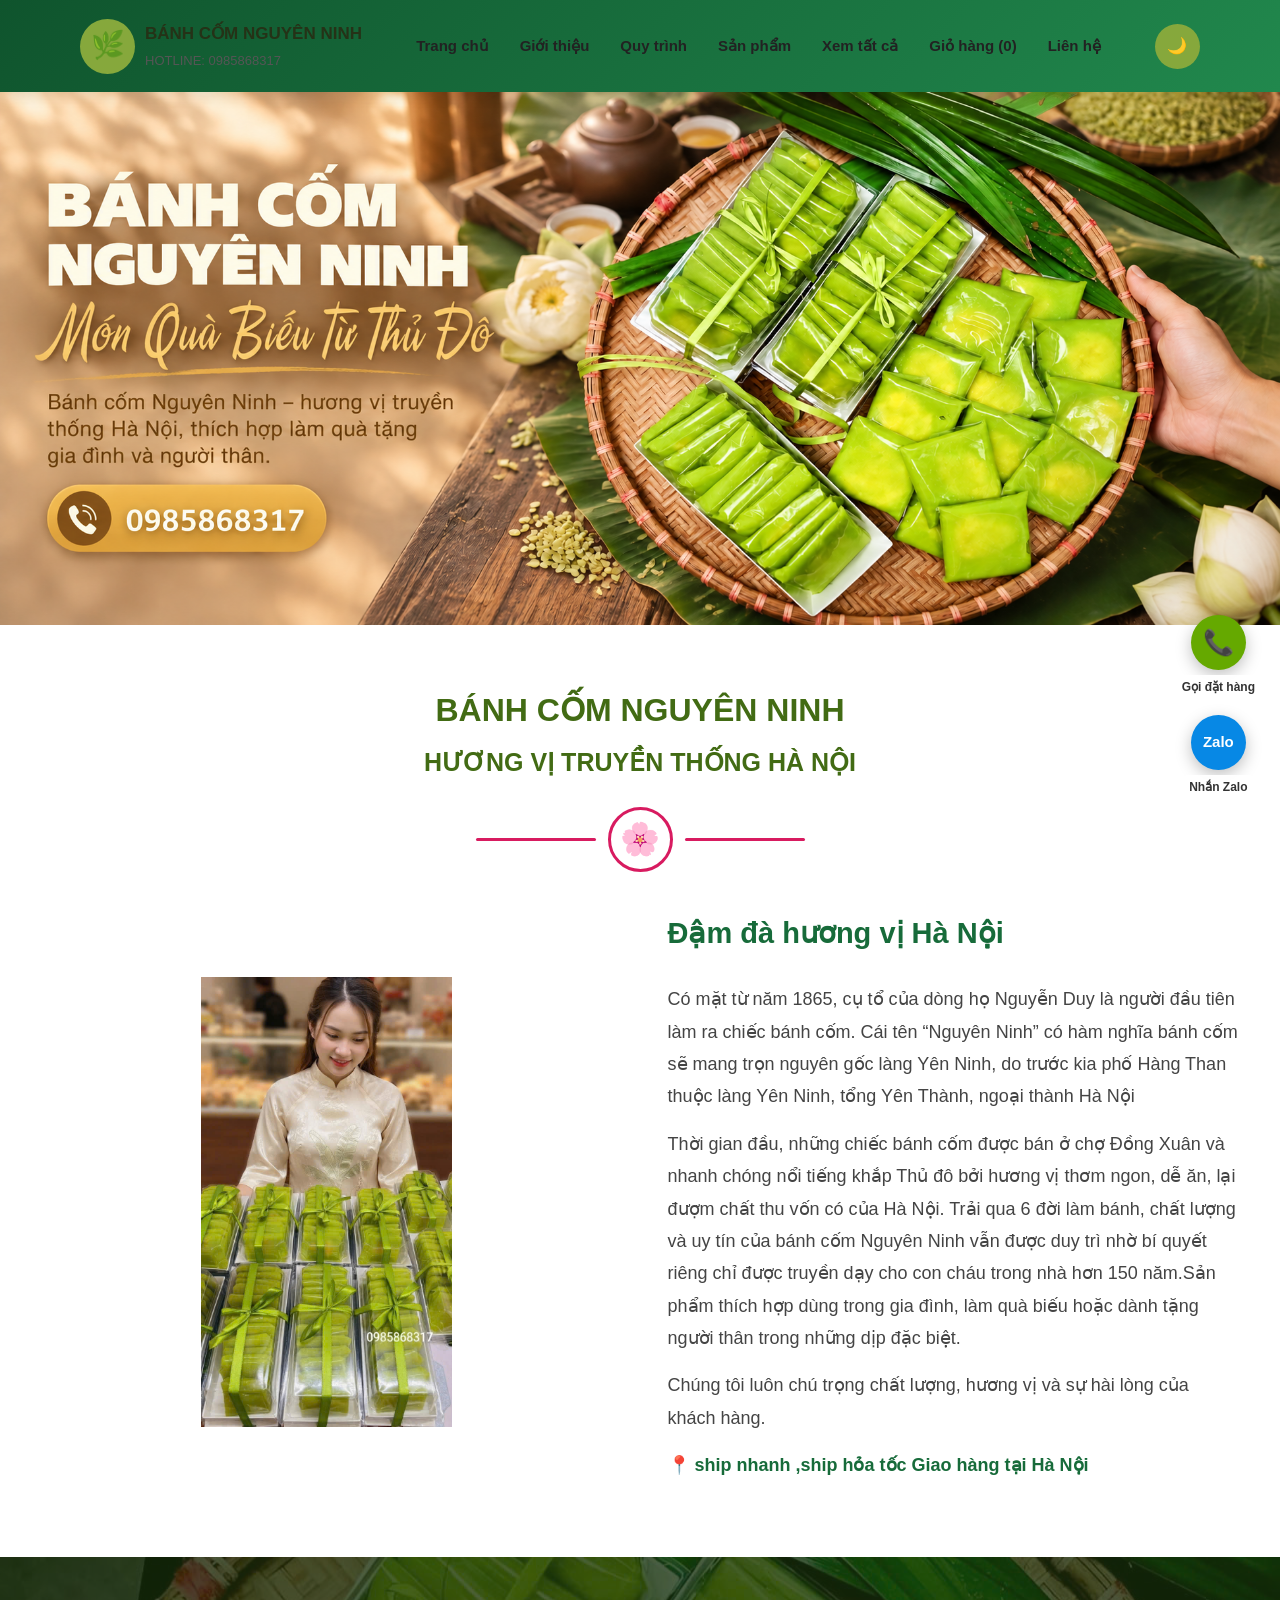
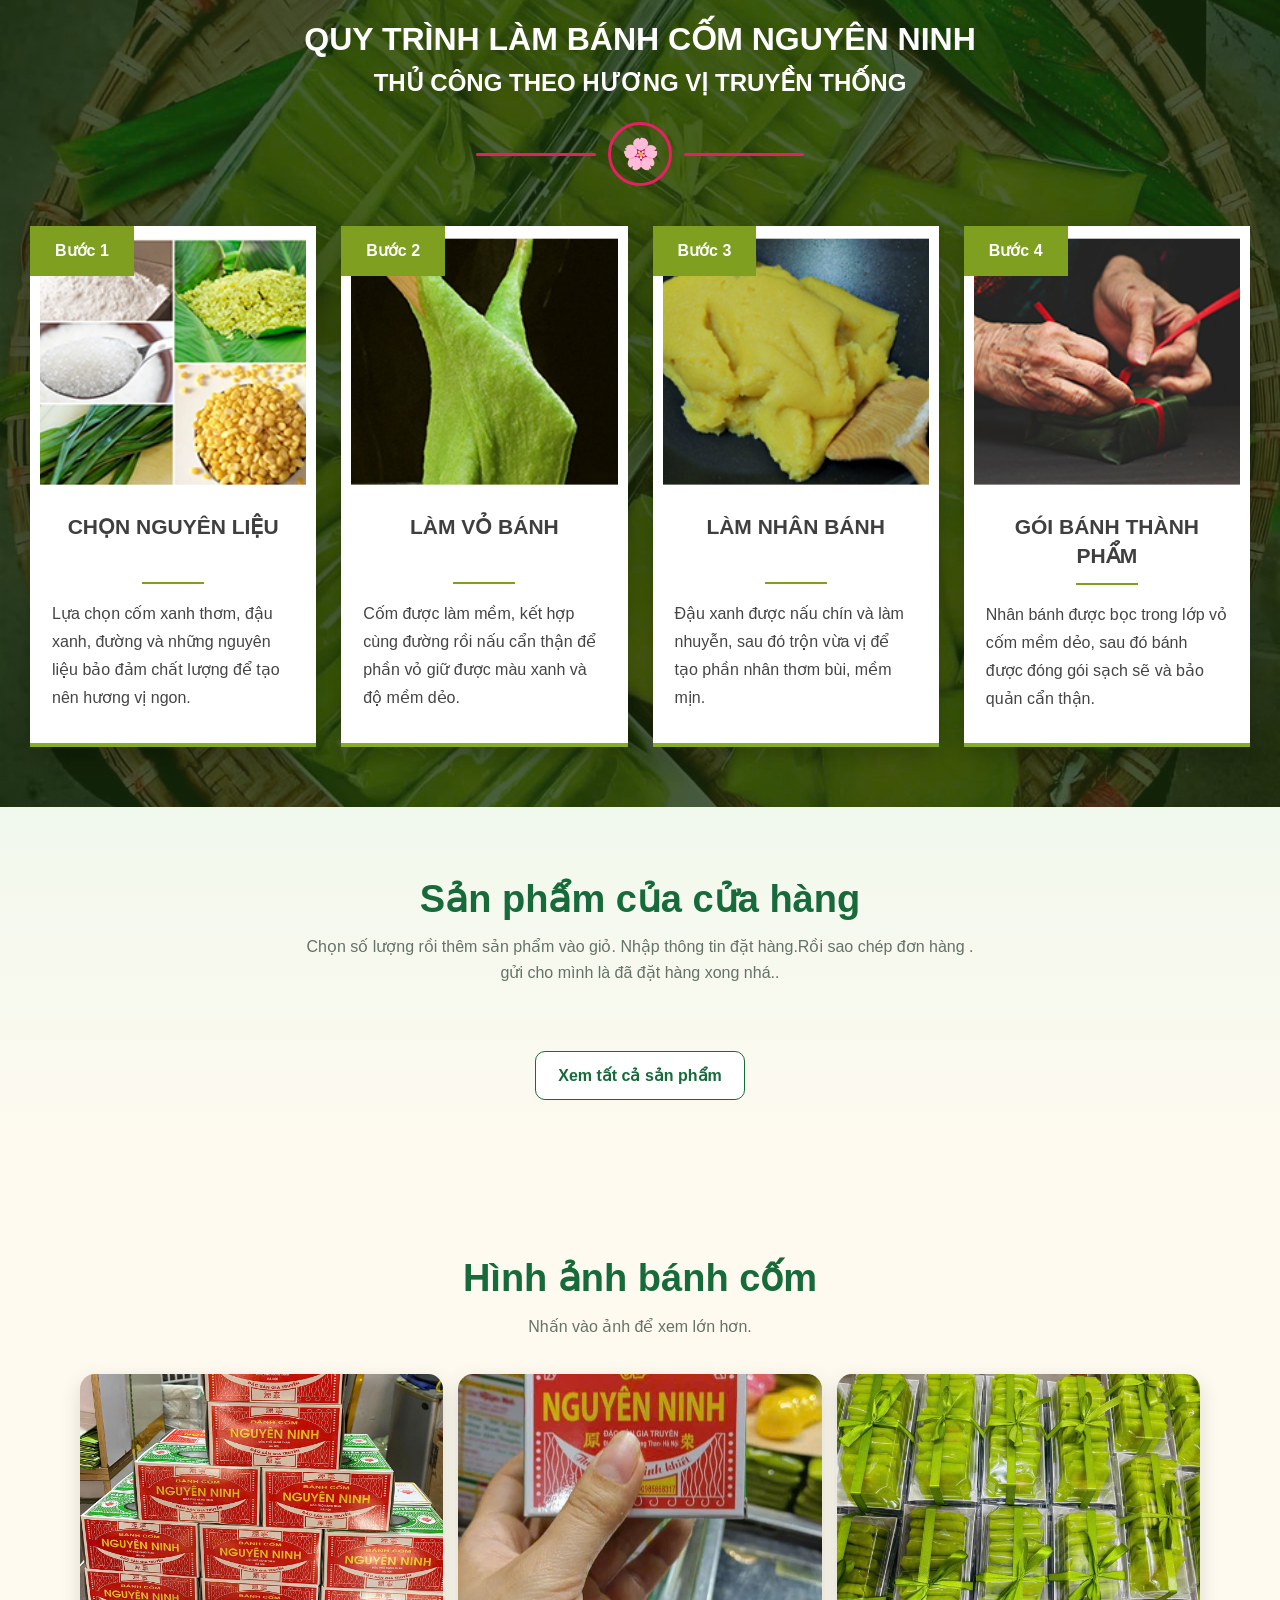
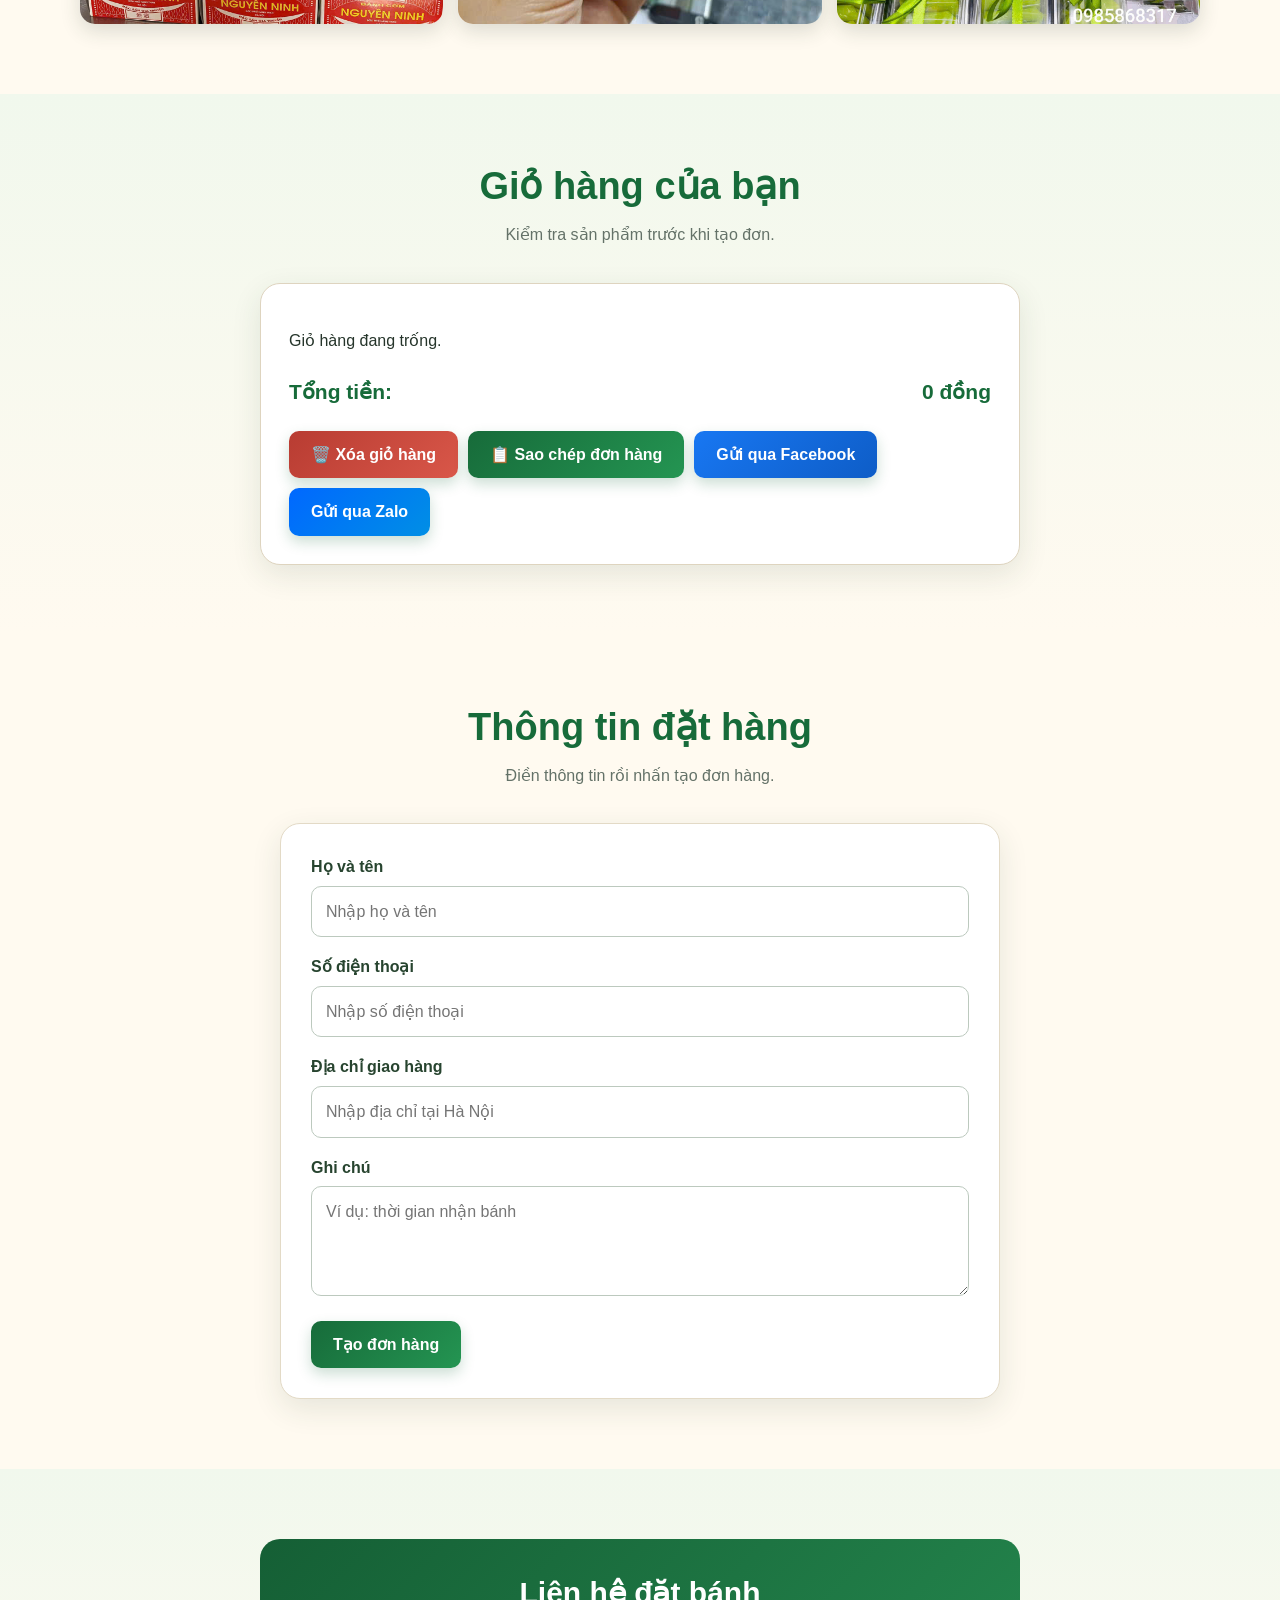
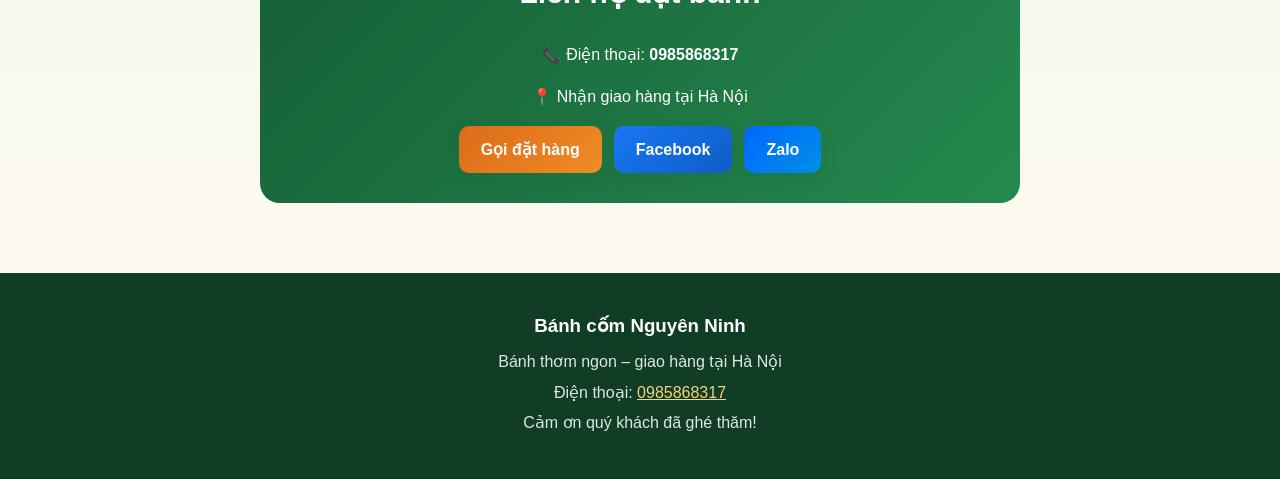
==== commit 265037f7: "Add files via upload" ====
--- a/index.html
+++ b/index.html
@@ -337,7 +337,8 @@
 
                 <p class="mo-ta-phan">
                     Chọn số lượng rồi thêm sản phẩm vào giỏ.
-                    Sản phẩm mới từ admin sẽ tự xuất hiện tại đây.
+                    Nhập thông tin đặt hàng.Rồi sao chép đơn hàng .
+                    gửi cho mình là đã đặt hàng xong nhá..
                 </p>
 
 
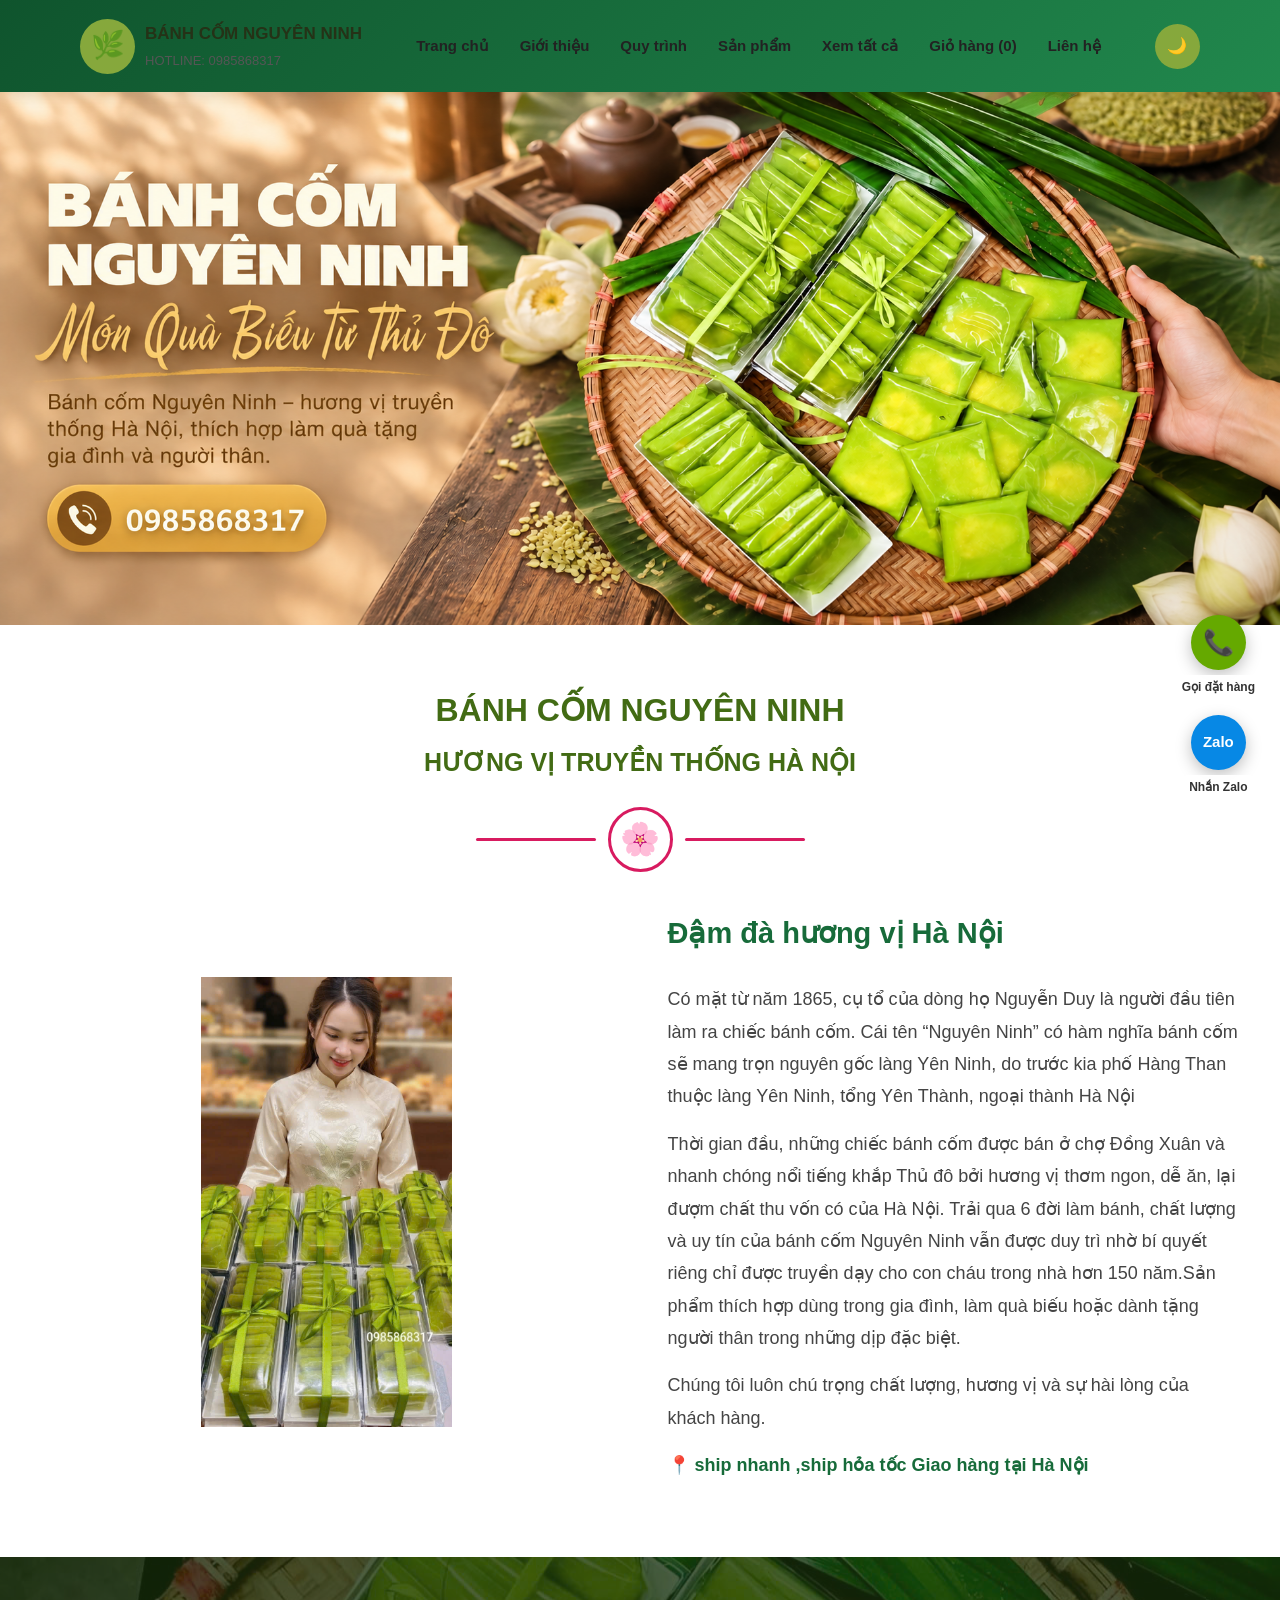
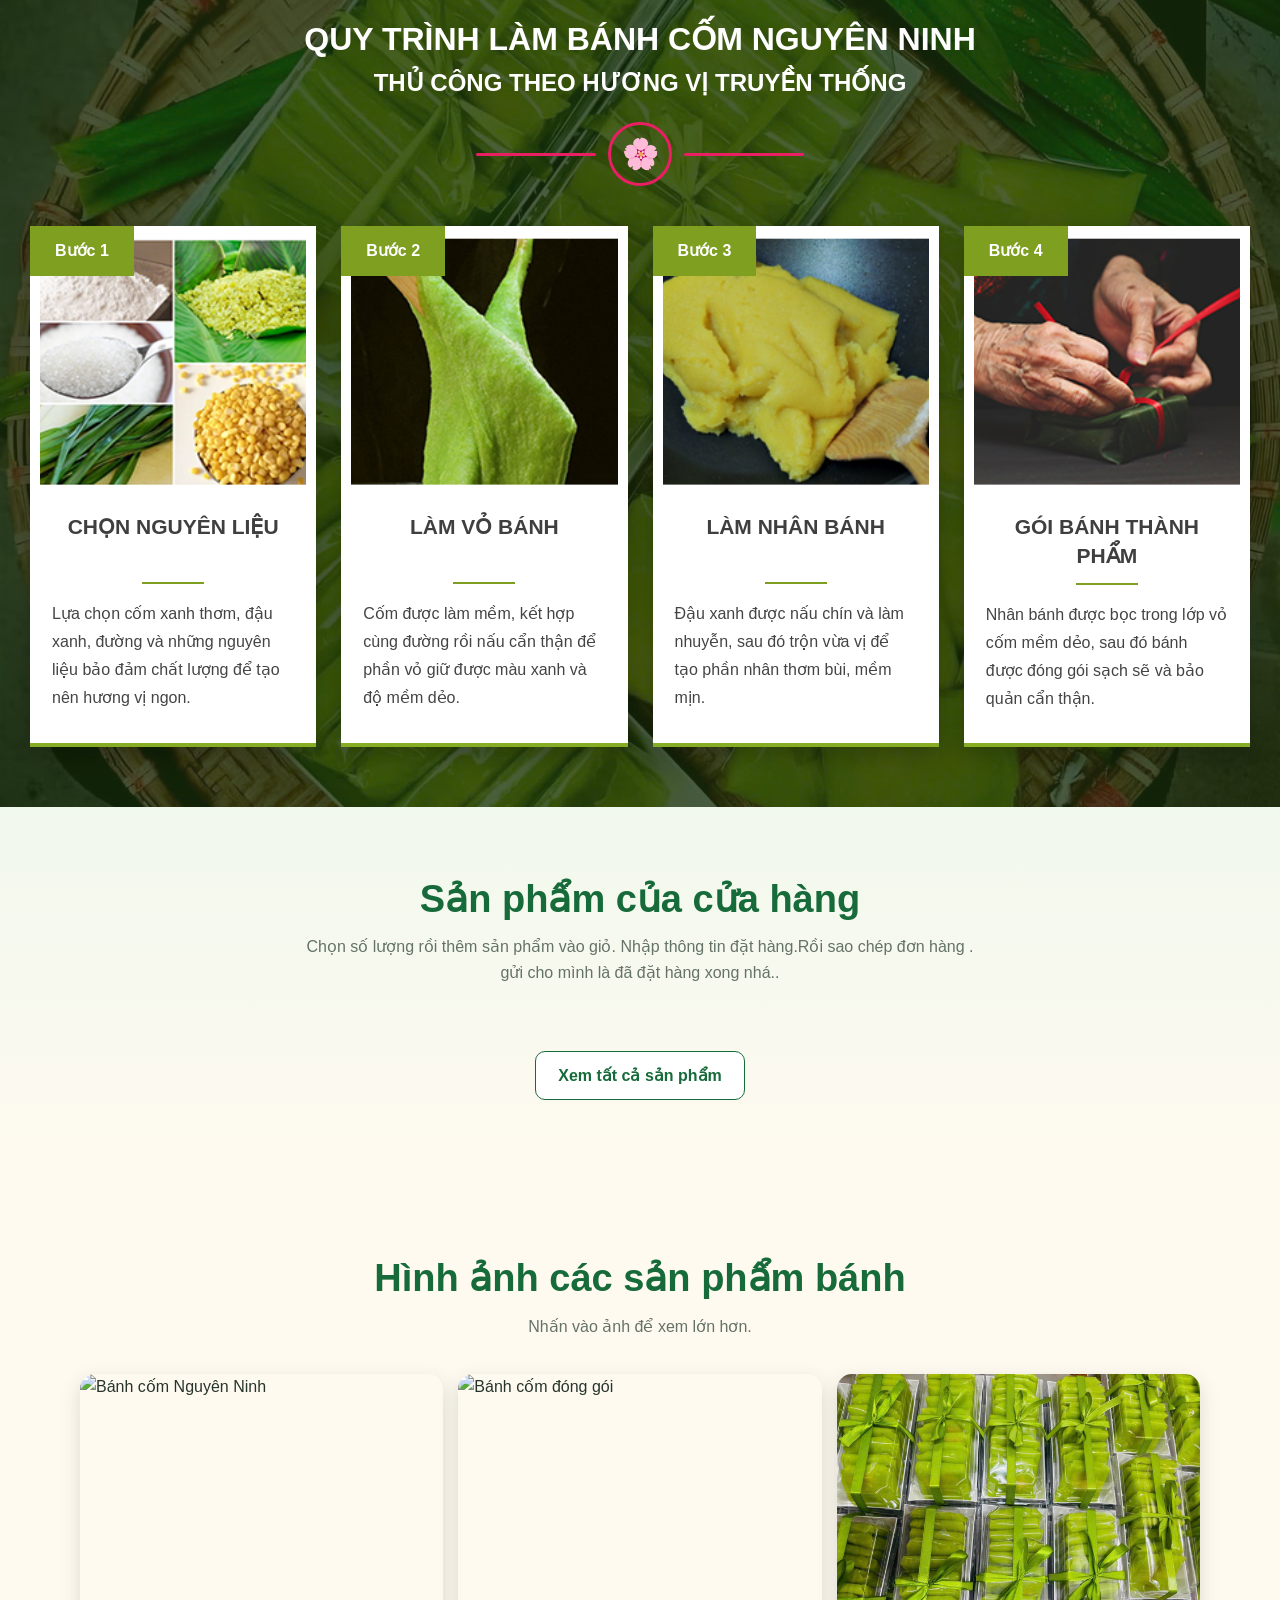
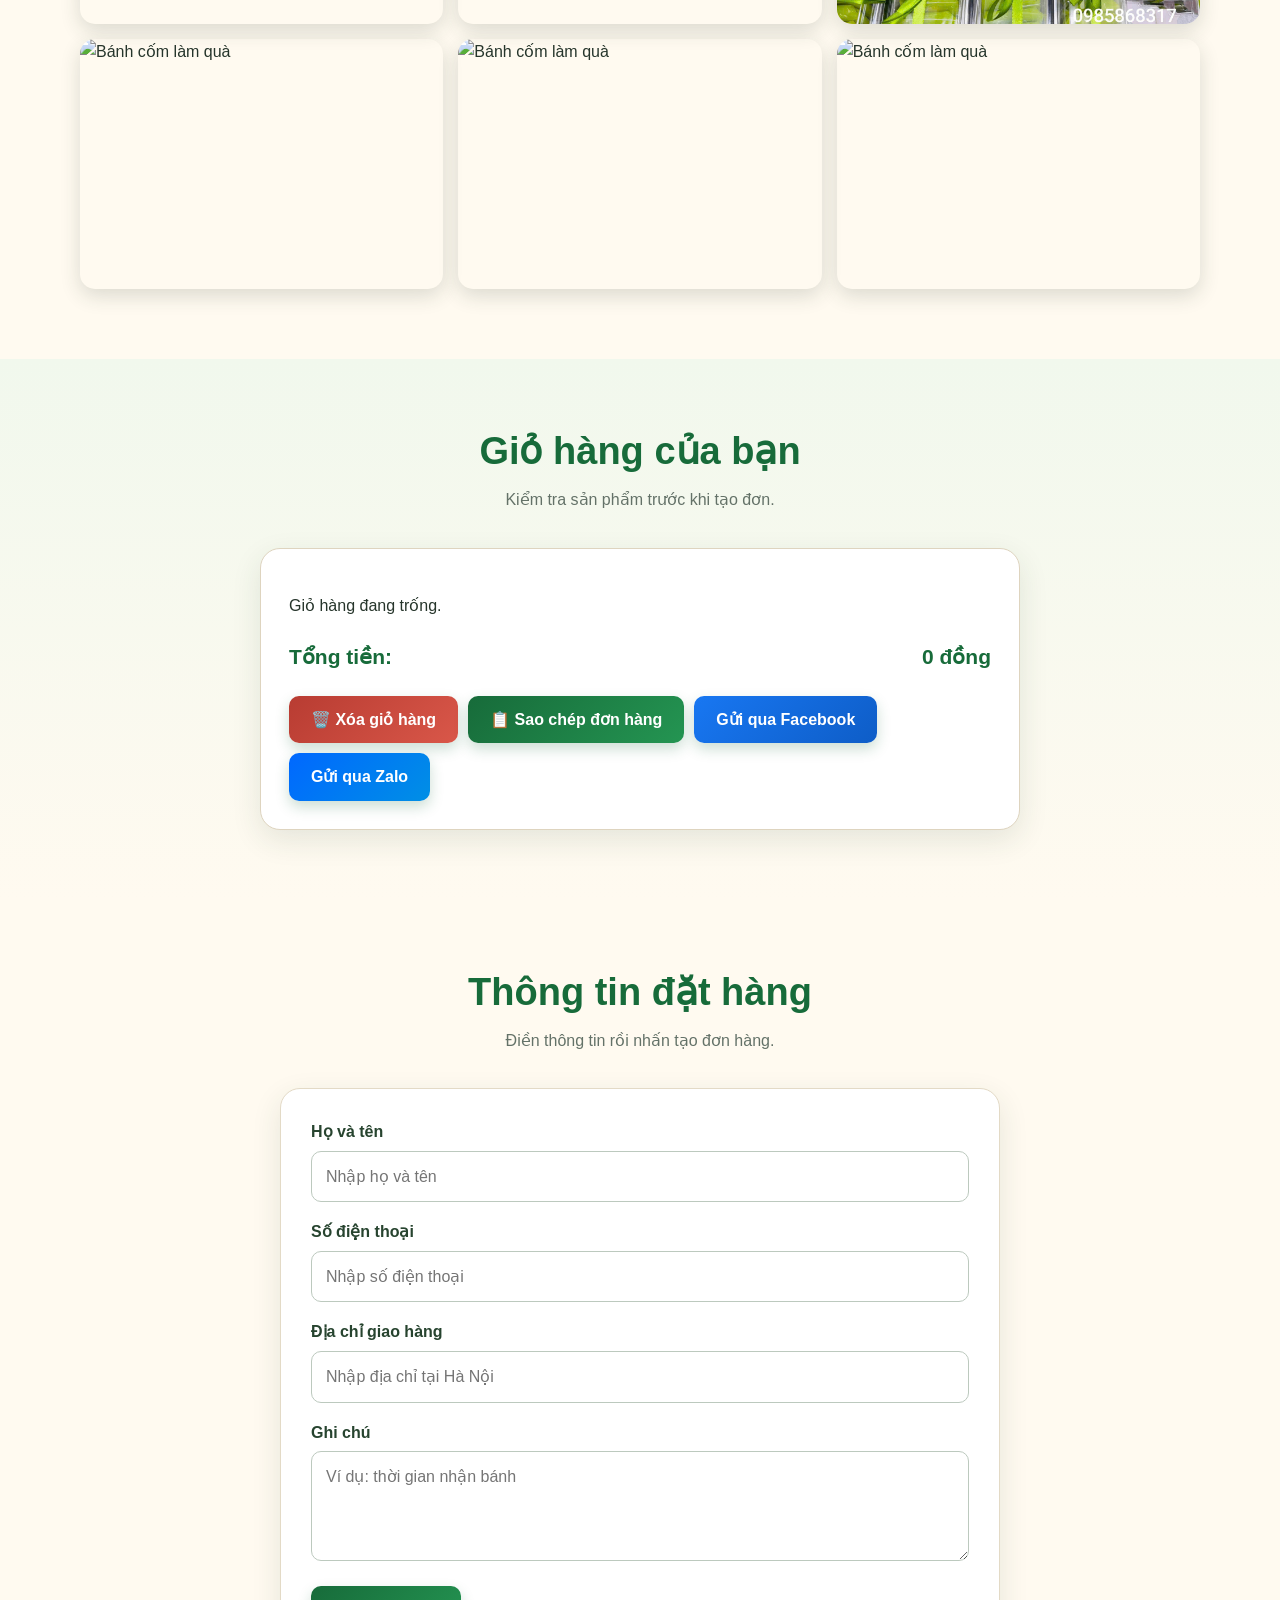
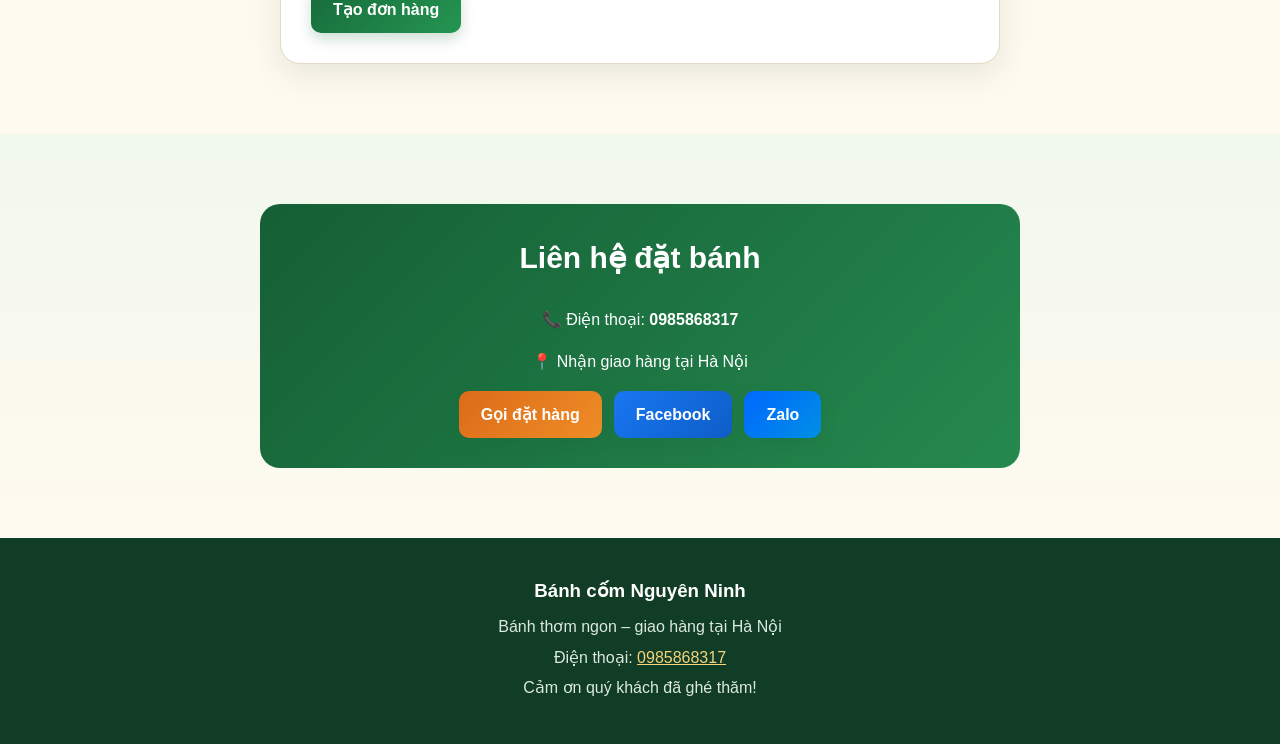
==== commit 200edee1: "Add files via upload" ====
--- a/index.html
+++ b/index.html
@@ -376,7 +376,7 @@
             <div class="khung-noi-dung">
 
                 <h2 class="tieu-de-phan">
-                    Hình ảnh bánh cốm
+                    Hình ảnh các sản phẩm bánh
                 </h2>
 
                 <p class="mo-ta-phan">
@@ -387,19 +387,38 @@
 
                     <img
                         class="anh-san-pham"
-                        src="banh-com6.jpg"
+                        src="44.jpg"
                         alt="Bánh cốm Nguyên Ninh"
                     >
 
                     <img
                         class="anh-san-pham"
-                        src="banh-com-2.jpg"
+                
+                        src="111.jpg"
                         alt="Bánh cốm đóng gói"
                     >
 
                     <img
                         class="anh-san-pham"
                         src="banh-com-3.jpg"
+                        alt="Bánh cốm làm quà"
+                    >
+                    
+                    <img
+                        class="anh-san-pham"
+                        src="33.jpg"
+                        alt="Bánh cốm làm quà"
+                    >
+                    
+                    <img
+                        class="anh-san-pham"
+                        src="112.jpg"
+                        alt="Bánh cốm làm quà"
+                    >
+                    
+                    <img
+                        class="anh-san-pham"
+                        src="221.jpg"
                         alt="Bánh cốm làm quà"
                     >
 
@@ -689,7 +708,7 @@
 
     <script src="https://cdn.jsdelivr.net/npm/@supabase/supabase-js@2"></script>
 
-    <script src="san-pham.js?v=8"></script>
+    <script src="san-pham.js?v=9"></script>
 
     <script src="script.js?v=8"></script>
 
